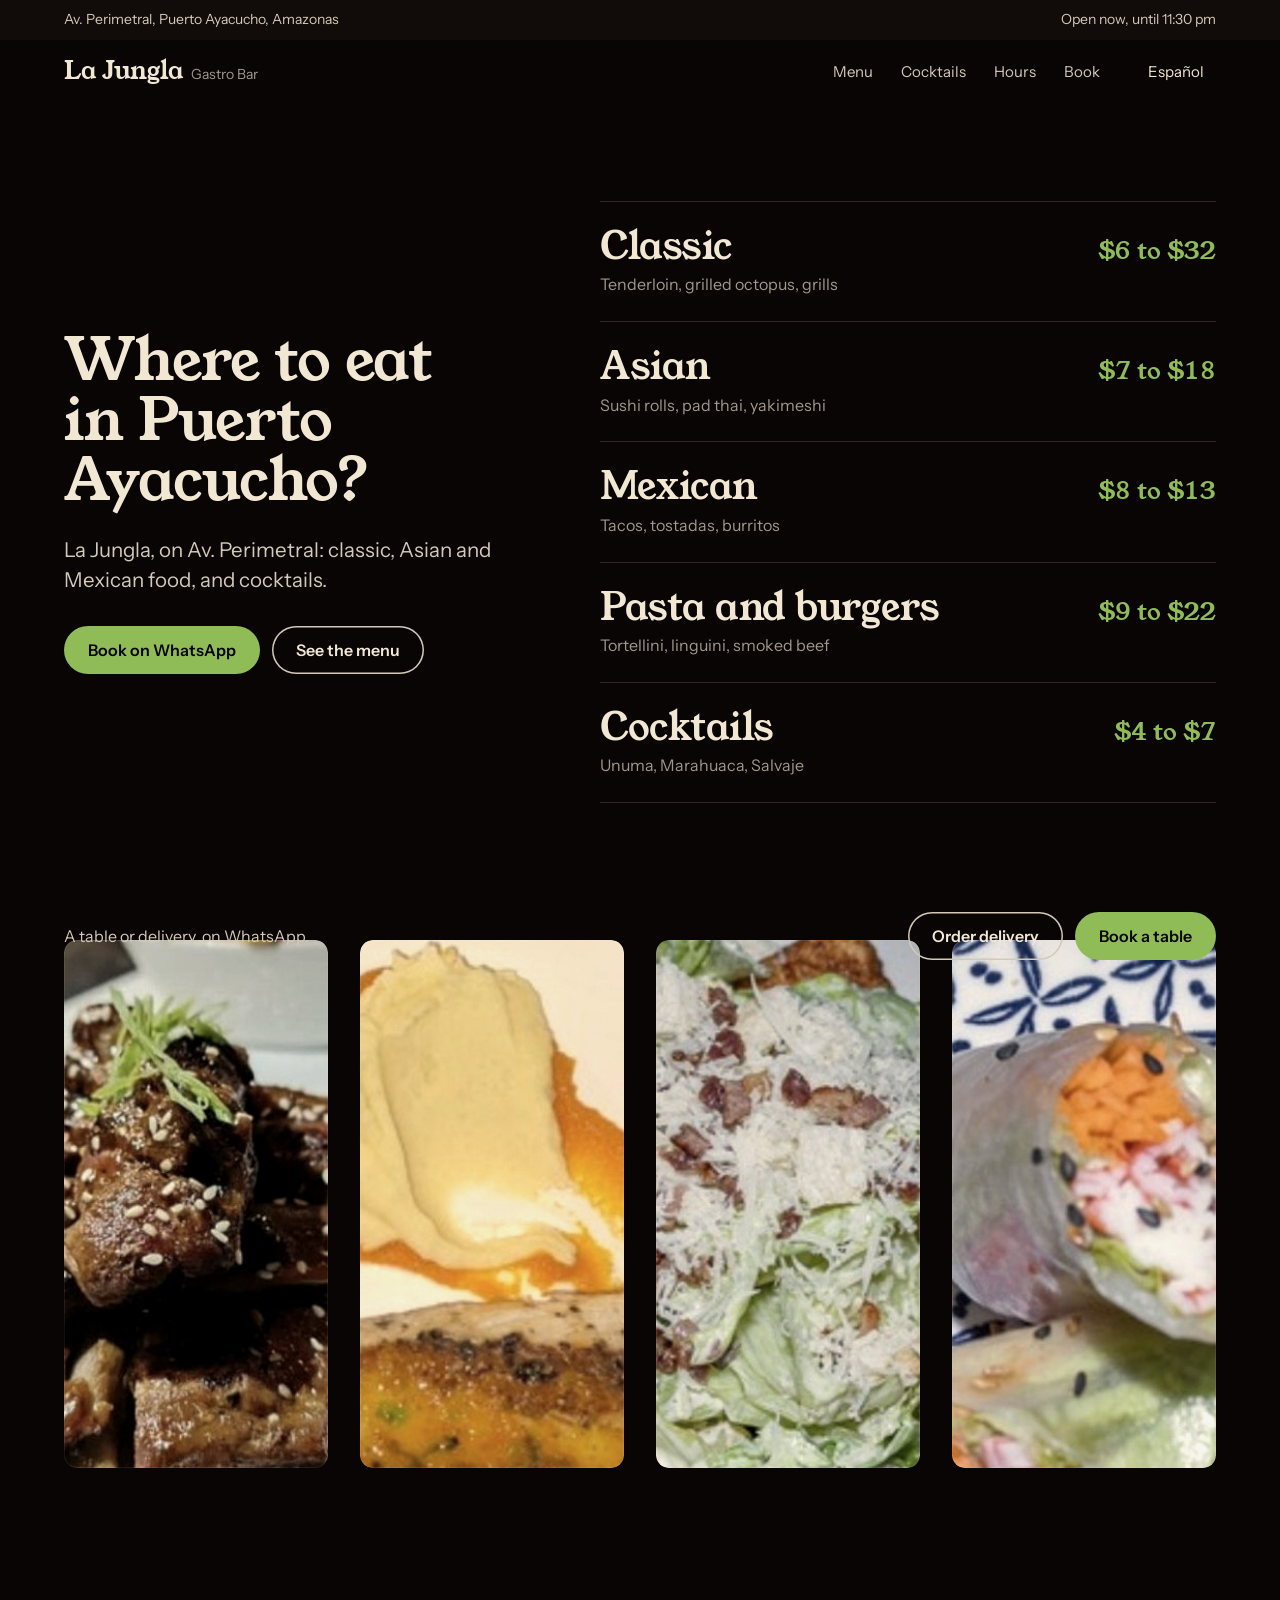
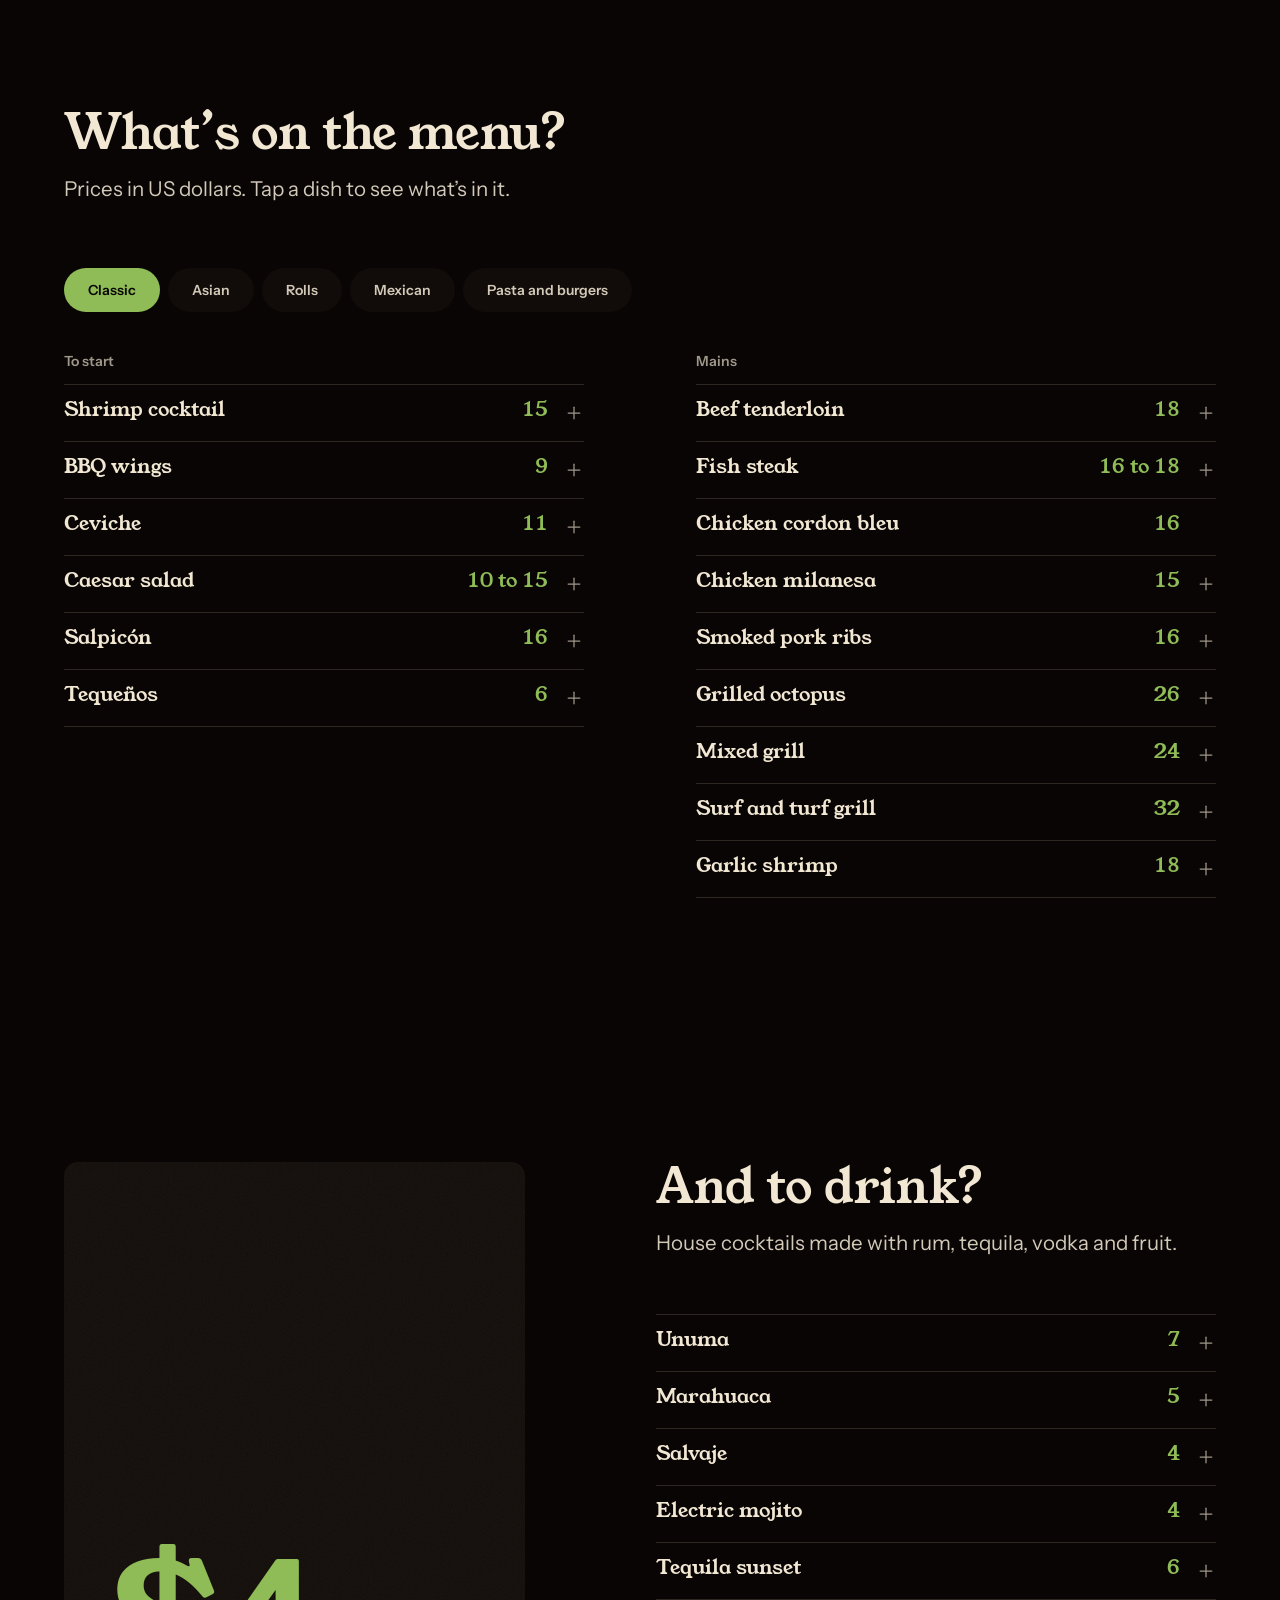
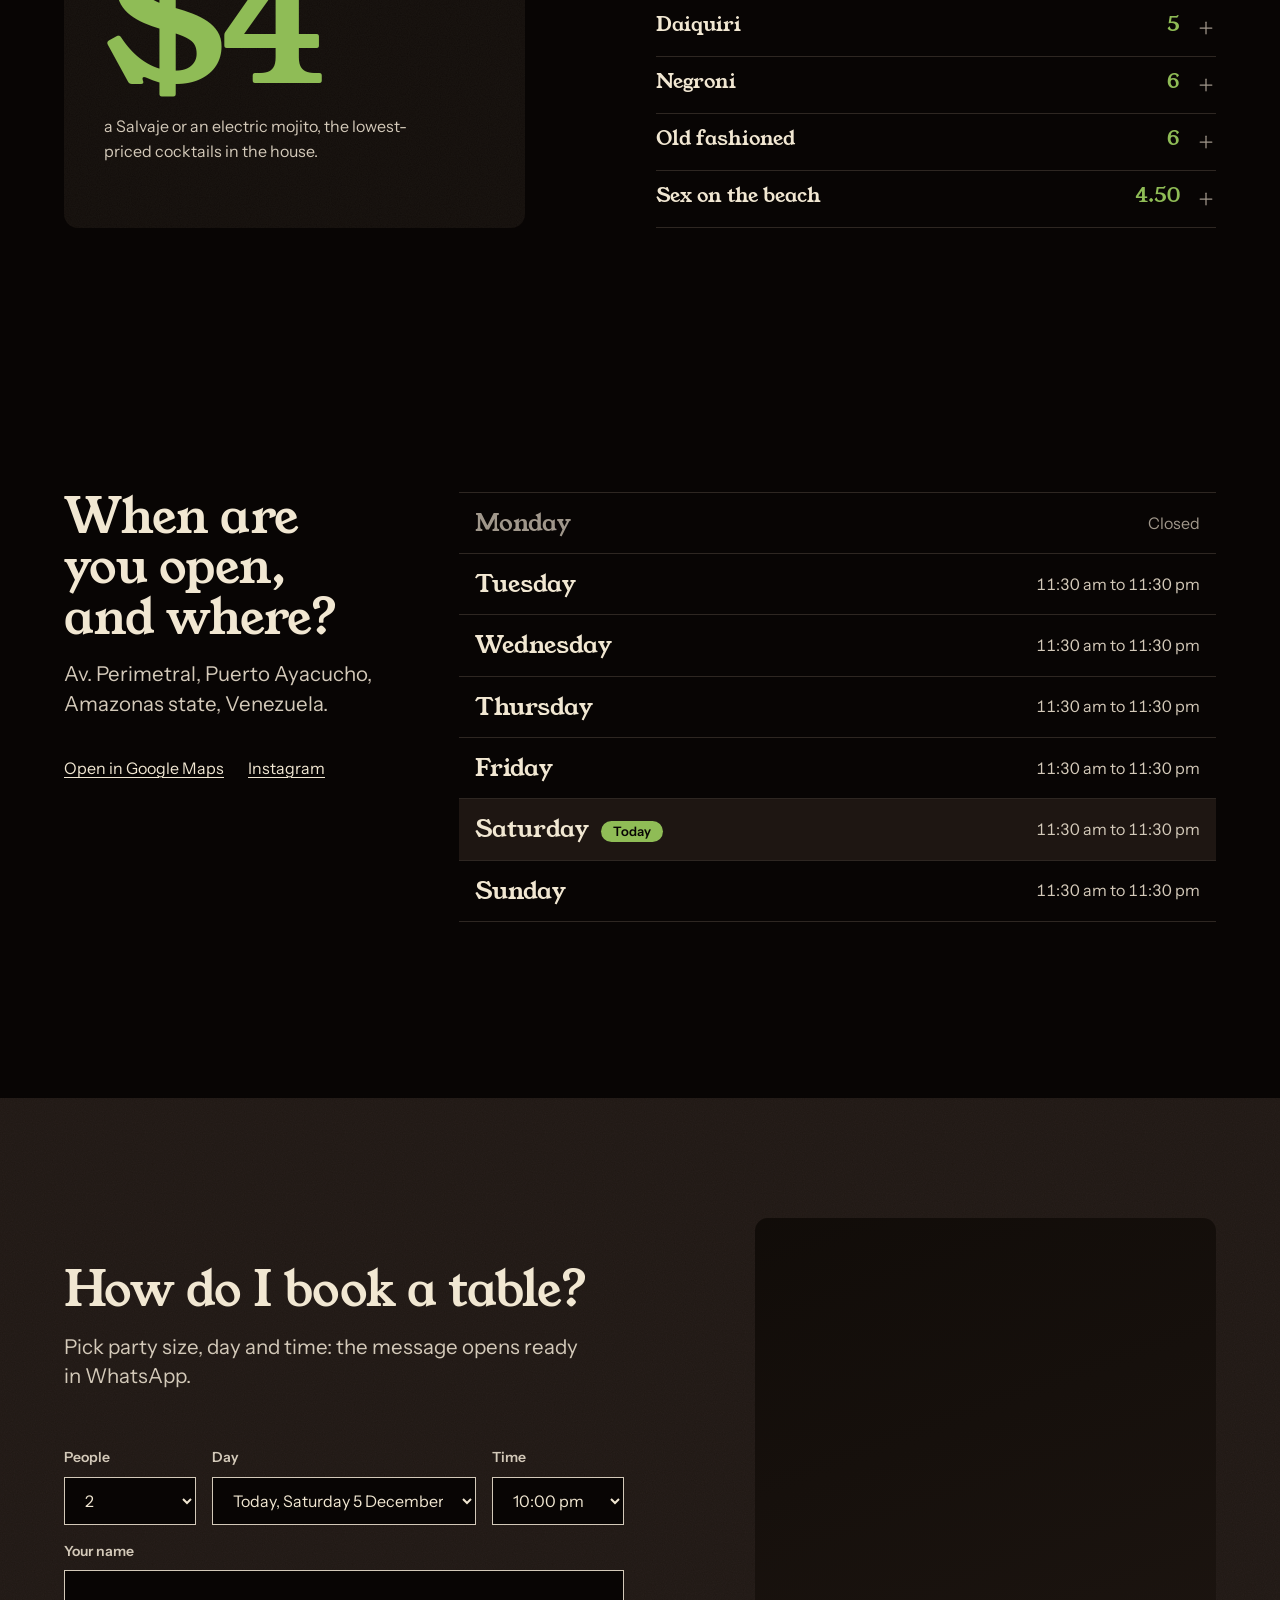
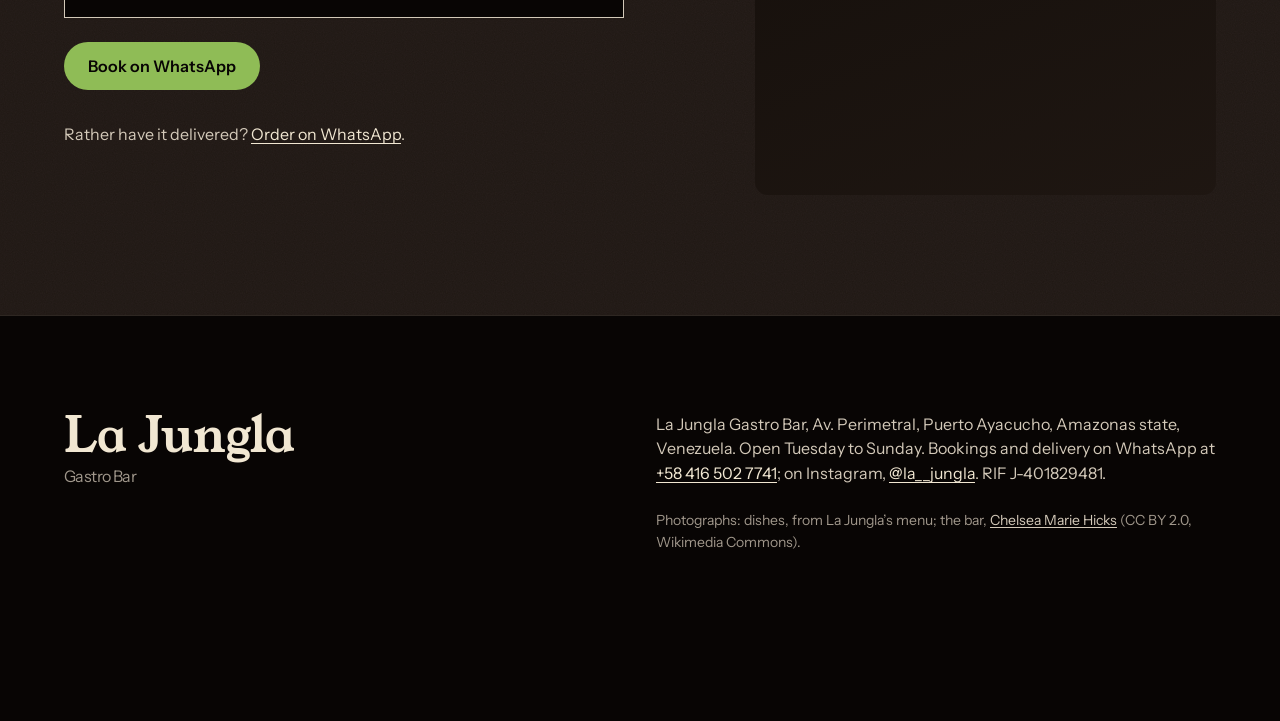
==== en/index.html @ d95e316b "Primera versión del sitio de La Jungla Gastro Bar Página en español e inglés generada desde data/car" ====
<!doctype html>
<html lang="en">
<head>
<meta charset="utf-8">
<meta name="viewport" content="width=device-width, initial-scale=1">
<title>La Jungla Gastro Bar, where to eat in Puerto Ayacucho</title>
<meta name="description" content="A gastro-bar on Av. Perimetral in Puerto Ayacucho, Amazonas, Venezuela: classic, Asian and Mexican food, sushi rolls and cocktails. Book or order delivery on WhatsApp.">
<link rel="canonical" href="https://aaaaaaaaantonio.github.io/jungla/en/">
<link rel="alternate" hreflang="es" href="https://aaaaaaaaantonio.github.io/jungla/">
<link rel="alternate" hreflang="en" href="https://aaaaaaaaantonio.github.io/jungla/en/">
<link rel="preconnect" href="https://fonts.googleapis.com">
<link rel="preconnect" href="https://fonts.gstatic.com" crossorigin>
<link href="https://fonts.googleapis.com/css2?family=Young+Serif&family=Instrument+Sans:wght@400;600&display=swap" rel="stylesheet">
<link rel="stylesheet" href="../assets/css/site.css">
<script>document.documentElement.classList.add('js');</script>
</head>
<body>
<a class="skip" href="#main">Skip to content</a>

<div class="banner">
  <div class="container banner__in">
    <p>Av. Perimetral, Puerto Ayacucho, Amazonas</p>
    <p role="status" data-today>Tuesday to Sunday, 11:30 am to 11:30 pm</p>
  </div>
</div>

<nav class="bar" aria-label="Main" data-bar>
  <div class="container bar__in">
    <a class="wordmark" href="./" aria-label="La Jungla Gastro Bar, home">La Jungla<span>Gastro Bar</span></a>
    <ul class="bar__links" role="list">
      <li><a href="#carta">Menu</a></li>
      <li><a href="#cocteles">Cocktails</a></li>
      <li><a href="#horario">Hours</a></li>
      <li><a href="#reservar">Book</a></li>
    </ul>
    <a class="bar__lang" href="../" hreflang="es" lang="es">Español</a>
  </div>
</nav>

<main id="main">
  <section class="hero" aria-labelledby="hero-h">
    <div class="container hero__grid">
      <div class="hero__text">
        <h1 id="hero-h">Where to eat in Puerto Ayacucho?</h1>
        <p class="lead">La Jungla, on Av. Perimetral: classic, Asian and Mexican food, and cocktails.</p>
        <div class="actions">
          <a class="btn btn--primary" href="https://wa.me/584165027741?text=Hi%2C%20I%E2%80%99d%20like%20to%20book%20a%20table%20at%20La%20Jungla." target="_blank" rel="noopener">Book on WhatsApp</a>
          <a class="btn btn--secondary" href="#carta">See the menu</a>
        </div>
      </div>
      <nav class="index" aria-label="The menu by kitchen">
        <ul role="list">
          <li><a href="#carta-clasica" data-tab="clasica"><span class="index__name">Classic</span><span class="index__dishes">Tenderloin, grilled octopus, grills</span><span class="index__price">$6 to $32</span></a></li>
          <li><a href="#carta-asiatica" data-tab="asiatica"><span class="index__name">Asian</span><span class="index__dishes">Sushi rolls, pad thai, yakimeshi</span><span class="index__price">$7 to $18</span></a></li>
          <li><a href="#carta-mexicana" data-tab="mexicana"><span class="index__name">Mexican</span><span class="index__dishes">Tacos, tostadas, burritos</span><span class="index__price">$8 to $13</span></a></li>
          <li><a href="#carta-pastas" data-tab="pastas"><span class="index__name">Pasta and burgers</span><span class="index__dishes">Tortellini, linguini, smoked beef</span><span class="index__price">$9 to $22</span></a></li>
          <li><a href="#cocteles" data-tab="cocteles"><span class="index__name">Cocktails</span><span class="index__dishes">Unuma, Marahuaca, Salvaje</span><span class="index__price">$4 to $7</span></a></li>
        </ul>
      </nav>
    </div>
  </section>

  <section class="platos" aria-label="Dishes at La Jungla">
    <div class="container platos__grid">
      <figure class="photo photo--plato" data-slot="plato-costillas" data-alt="A dish from the menu, the client’s photo: ribs"><img src="../assets/img/costillas.jpg" width="255" height="1192" alt="Glazed ribs with sesame and fries" loading="lazy"></figure>
      <figure class="photo photo--plato" data-slot="plato-pescado" data-alt="A dish from the menu, the client’s photo: fish"><img src="../assets/img/pescado.jpg" width="255" height="1192" alt="Pan-seared fish on an orange sauce, with mash" loading="lazy"></figure>
      <figure class="photo photo--plato" data-slot="plato-ensalada-cesar" data-alt="A dish from the menu, the client’s photo: Caesar salad"><img src="../assets/img/ensalada-cesar.jpg" width="255" height="1192" alt="Caesar salad with bacon and parmesan" loading="lazy"></figure>
      <figure class="photo photo--plato" data-slot="plato-rollitos" data-alt="A dish from the menu, the client’s photo: rolls"><img src="../assets/img/rollitos.jpg" width="255" height="1192" alt="Rice paper rolls with crab and vegetables" loading="lazy"></figure>
    </div>
  </section>

  <section class="carta" id="carta" aria-labelledby="carta-h">
    <div class="container">
      <div class="head">
        <h2 id="carta-h">What’s on the menu?</h2>
        <p class="lead">Prices in US dollars. Tap a dish to see what’s in it.</p>
      </div>
      <div class="switch" data-switch>
        <div class="tabs" role="tablist" aria-label="Kitchens">
          <button type="button" class="tab" role="tab" id="tab-clasica" aria-controls="carta-clasica" aria-selected="true">Classic</button>
          <button type="button" class="tab" role="tab" id="tab-asiatica" aria-controls="carta-asiatica" aria-selected="false" tabindex="-1">Asian</button>
          <button type="button" class="tab" role="tab" id="tab-rolls" aria-controls="carta-rolls" aria-selected="false" tabindex="-1">Rolls</button>
          <button type="button" class="tab" role="tab" id="tab-mexicana" aria-controls="carta-mexicana" aria-selected="false" tabindex="-1">Mexican</button>
          <button type="button" class="tab" role="tab" id="tab-pastas" aria-controls="carta-pastas" aria-selected="false" tabindex="-1">Pasta and burgers</button>
        </div>
        <section class="panel" role="tabpanel" id="carta-clasica" aria-labelledby="tab-clasica" tabindex="0">
          <h3 class="panel__title">Classic</h3>
          <div class="panel__cols">
          <div class="group">
            <h4 class="group__title">To start</h4>
            <ul class="dishes" role="list"><li><details class="dish"><summary><span class="dish__name">Shrimp cocktail</span><span class="dish__price">15</span><svg class="dish__icon" width="20" height="20" viewBox="0 0 24 24" fill="none" stroke="currentColor" stroke-width="1.5" stroke-linecap="round" stroke-linejoin="round" aria-hidden="true"><path d="M5 12h14"/><path d="M12 5v14"/></svg></summary><div class="dish__more"><p>With lime juice and cocktail sauce.</p></div></details></li><li><details class="dish"><summary><span class="dish__name">BBQ wings</span><span class="dish__price">9</span><svg class="dish__icon" width="20" height="20" viewBox="0 0 24 24" fill="none" stroke="currentColor" stroke-width="1.5" stroke-linecap="round" stroke-linejoin="round" aria-hidden="true"><path d="M5 12h14"/><path d="M12 5v14"/></svg></summary><div class="dish__more"><p>5 pieces, baked and glazed in BBQ sauce.</p></div></details></li><li><details class="dish"><summary><span class="dish__name">Ceviche</span><span class="dish__price">11</span><svg class="dish__icon" width="20" height="20" viewBox="0 0 24 24" fill="none" stroke="currentColor" stroke-width="1.5" stroke-linecap="round" stroke-linejoin="round" aria-hidden="true"><path d="M5 12h14"/><path d="M12 5v14"/></svg></summary><div class="dish__more"><p>Corvina, leche de tigre and crispy plantain.</p></div></details></li><li><details class="dish"><summary><span class="dish__name">Caesar salad</span><span class="dish__price">10 to 15</span><svg class="dish__icon" width="20" height="20" viewBox="0 0 24 24" fill="none" stroke="currentColor" stroke-width="1.5" stroke-linecap="round" stroke-linejoin="round" aria-hidden="true"><path d="M5 12h14"/><path d="M12 5v14"/></svg></summary><div class="dish__more"><p>Croutons, bacon and Caesar dressing with parmesan.</p><dl class="variants"><div><dt>Classic</dt><dd>10</dd></div><div><dt>With crispy chicken strips</dt><dd>12</dd></div><div><dt>With battered shrimp</dt><dd>15</dd></div></dl></div></details></li><li><details class="dish"><summary><span class="dish__name">Salpicón</span><span class="dish__price">16</span><svg class="dish__icon" width="20" height="20" viewBox="0 0 24 24" fill="none" stroke="currentColor" stroke-width="1.5" stroke-linecap="round" stroke-linejoin="round" aria-hidden="true"><path d="M5 12h14"/><path d="M12 5v14"/></svg></summary><div class="dish__more"><p>Mixed seafood with plantain chips.</p></div></details></li><li><details class="dish"><summary><span class="dish__name">Tequeños</span><span class="dish__price">6</span><svg class="dish__icon" width="20" height="20" viewBox="0 0 24 24" fill="none" stroke="currentColor" stroke-width="1.5" stroke-linecap="round" stroke-linejoin="round" aria-hidden="true"><path d="M5 12h14"/><path d="M12 5v14"/></svg></summary><div class="dish__more"><p>Venezuelan cheese sticks.</p></div></details></li></ul>
          </div>
          <div class="group">
            <h4 class="group__title">Mains</h4>
            <ul class="dishes" role="list"><li><details class="dish"><summary><span class="dish__name">Beef tenderloin</span><span class="dish__price">18</span><svg class="dish__icon" width="20" height="20" viewBox="0 0 24 24" fill="none" stroke="currentColor" stroke-width="1.5" stroke-linecap="round" stroke-linejoin="round" aria-hidden="true"><path d="M5 12h14"/><path d="M12 5v14"/></svg></summary><div class="dish__more"><p>200 g centre-cut beef tenderloin cooked to order, with port, mushroom or maître d’hôtel sauce.</p></div></details></li><li><details class="dish"><summary><span class="dish__name">Fish steak</span><span class="dish__price">16 to 18</span><svg class="dish__icon" width="20" height="20" viewBox="0 0 24 24" fill="none" stroke="currentColor" stroke-width="1.5" stroke-linecap="round" stroke-linejoin="round" aria-hidden="true"><path d="M5 12h14"/><path d="M12 5v14"/></svg></summary><div class="dish__more"><p>With meunière, garlic, green sauce or a lemon and caper vinaigrette.</p><dl class="variants"><div><dt>With a sauce of your choice</dt><dd>16</dd></div><div><dt>With shrimp curry or garlic shrimp</dt><dd>18</dd></div></dl></div></details></li><li><div class="dish dish--plain"><span class="dish__name">Chicken cordon bleu</span><span class="dish__price">16</span></div></li><li><details class="dish"><summary><span class="dish__name">Chicken milanesa</span><span class="dish__price">15</span><svg class="dish__icon" width="20" height="20" viewBox="0 0 24 24" fill="none" stroke="currentColor" stroke-width="1.5" stroke-linecap="round" stroke-linejoin="round" aria-hidden="true"><path d="M5 12h14"/><path d="M12 5v14"/></svg></summary><div class="dish__more"><p>Breaded chicken breast with Neapolitan sauce, gratinated.</p></div></details></li><li><details class="dish"><summary><span class="dish__name">Smoked pork ribs</span><span class="dish__price">16</span><svg class="dish__icon" width="20" height="20" viewBox="0 0 24 24" fill="none" stroke="currentColor" stroke-width="1.5" stroke-linecap="round" stroke-linejoin="round" aria-hidden="true"><path d="M5 12h14"/><path d="M12 5v14"/></svg></summary><div class="dish__more"><p>A rack of smoked ribs marinated in red sauce.</p></div></details></li><li><details class="dish"><summary><span class="dish__name">Grilled octopus</span><span class="dish__price">26</span><svg class="dish__icon" width="20" height="20" viewBox="0 0 24 24" fill="none" stroke="currentColor" stroke-width="1.5" stroke-linecap="round" stroke-linejoin="round" aria-hidden="true"><path d="M5 12h14"/><path d="M12 5v14"/></svg></summary><div class="dish__more"><p>Octopus grilled with balsamic.</p></div></details></li><li><details class="dish"><summary><span class="dish__name">Mixed grill</span><span class="dish__price">24</span><svg class="dish__icon" width="20" height="20" viewBox="0 0 24 24" fill="none" stroke="currentColor" stroke-width="1.5" stroke-linecap="round" stroke-linejoin="round" aria-hidden="true"><path d="M5 12h14"/><path d="M12 5v14"/></svg></summary><div class="dish__more"><p>Beef and chicken.</p></div></details></li><li><details class="dish"><summary><span class="dish__name">Surf and turf grill</span><span class="dish__price">32</span><svg class="dish__icon" width="20" height="20" viewBox="0 0 24 24" fill="none" stroke="currentColor" stroke-width="1.5" stroke-linecap="round" stroke-linejoin="round" aria-hidden="true"><path d="M5 12h14"/><path d="M12 5v14"/></svg></summary><div class="dish__more"><p>Beef, chicken and seafood.</p></div></details></li><li><details class="dish"><summary><span class="dish__name">Garlic shrimp</span><span class="dish__price">18</span><svg class="dish__icon" width="20" height="20" viewBox="0 0 24 24" fill="none" stroke="currentColor" stroke-width="1.5" stroke-linecap="round" stroke-linejoin="round" aria-hidden="true"><path d="M5 12h14"/><path d="M12 5v14"/></svg></summary><div class="dish__more"><p>With garlic and coriander.</p></div></details></li></ul>
          </div>
          </div>
        </section>
        <section class="panel" role="tabpanel" id="carta-asiatica" aria-labelledby="tab-asiatica" tabindex="0" data-start-hidden>
          <h3 class="panel__title">Asian</h3>
          <div class="panel__cols">
          <div class="group">
            <h4 class="group__title">To start</h4>
            <ul class="dishes" role="list"><li><details class="dish"><summary><span class="dish__name">Mini lumpia</span><span class="dish__price">7</span><svg class="dish__icon" width="20" height="20" viewBox="0 0 24 24" fill="none" stroke="currentColor" stroke-width="1.5" stroke-linecap="round" stroke-linejoin="round" aria-hidden="true"><path d="M5 12h14"/><path d="M12 5v14"/></svg></summary><div class="dish__more"><p>4 vegetable spring rolls with sweet and sour pepper sauce.</p></div></details></li><li><details class="dish"><summary><span class="dish__name">Salmon and crab korokke</span><span class="dish__price">9</span><svg class="dish__icon" width="20" height="20" viewBox="0 0 24 24" fill="none" stroke="currentColor" stroke-width="1.5" stroke-linecap="round" stroke-linejoin="round" aria-hidden="true"><path d="M5 12h14"/><path d="M12 5v14"/></svg></summary><div class="dish__more"><p>4 salmon and crab croquettes with tartare and eel sauce.</p></div></details></li><li><details class="dish"><summary><span class="dish__name">Gyoza</span><span class="dish__price dish__price--ask">Ask</span><svg class="dish__icon" width="20" height="20" viewBox="0 0 24 24" fill="none" stroke="currentColor" stroke-width="1.5" stroke-linecap="round" stroke-linejoin="round" aria-hidden="true"><path d="M5 12h14"/><path d="M12 5v14"/></svg></summary><div class="dish__more"><p>4 fried or steamed pork dumplings with dots of mustard.</p></div></details></li><li><details class="dish"><summary><span class="dish__name">Coquitos</span><span class="dish__price">11</span><svg class="dish__icon" width="20" height="20" viewBox="0 0 24 24" fill="none" stroke="currentColor" stroke-width="1.5" stroke-linecap="round" stroke-linejoin="round" aria-hidden="true"><path d="M5 12h14"/><path d="M12 5v14"/></svg></summary><div class="dish__more"><p>Salmon filled with cream cheese and avocado, in curry and eel sauce.</p></div></details></li><li><details class="dish"><summary><span class="dish__name">Inari kushikatsu</span><span class="dish__price">8</span><svg class="dish__icon" width="20" height="20" viewBox="0 0 24 24" fill="none" stroke="currentColor" stroke-width="1.5" stroke-linecap="round" stroke-linejoin="round" aria-hidden="true"><path d="M5 12h14"/><path d="M12 5v14"/></svg></summary><div class="dish__more"><p>Breaded plantain and cheese skewers with curry and eel sauce.</p></div></details></li><li><details class="dish"><summary><span class="dish__name">Surimi salad</span><span class="dish__price">12</span><svg class="dish__icon" width="20" height="20" viewBox="0 0 24 24" fill="none" stroke="currentColor" stroke-width="1.5" stroke-linecap="round" stroke-linejoin="round" aria-hidden="true"><path d="M5 12h14"/><path d="M12 5v14"/></svg></summary><div class="dish__more"><p>Seaweed and masago, crab and avocado, topped with breaded prawns.</p></div></details></li><li><details class="dish"><summary><span class="dish__name">Traditional nigiri</span><span class="dish__price">8</span><svg class="dish__icon" width="20" height="20" viewBox="0 0 24 24" fill="none" stroke="currentColor" stroke-width="1.5" stroke-linecap="round" stroke-linejoin="round" aria-hidden="true"><path d="M5 12h14"/><path d="M12 5v14"/></svg></summary><div class="dish__more"><p>Fresh cuts of salmon, tuna and crab.</p></div></details></li></ul>
          </div>
          <div class="group">
            <h4 class="group__title">Mains</h4>
            <ul class="dishes" role="list"><li><details class="dish"><summary><span class="dish__name">Chao fan</span><span class="dish__price">12</span><svg class="dish__icon" width="20" height="20" viewBox="0 0 24 24" fill="none" stroke="currentColor" stroke-width="1.5" stroke-linecap="round" stroke-linejoin="round" aria-hidden="true"><path d="M5 12h14"/><path d="M12 5v14"/></svg></summary><div class="dish__more"><p>Fried rice with vegetables, egg and beef or chicken, traditional with soy sauce or Cantonese.</p></div></details></li><li><details class="dish"><summary><span class="dish__name">Yakimeshi</span><span class="dish__price">17</span><svg class="dish__icon" width="20" height="20" viewBox="0 0 24 24" fill="none" stroke="currentColor" stroke-width="1.5" stroke-linecap="round" stroke-linejoin="round" aria-hidden="true"><path d="M5 12h14"/><path d="M12 5v14"/></svg></summary><div class="dish__more"><p>Japanese-style fried rice with shrimp and vegetables, egg and katsuobushi.</p></div></details></li><li><details class="dish"><summary><span class="dish__name">Pad thai</span><span class="dish__price">14</span><svg class="dish__icon" width="20" height="20" viewBox="0 0 24 24" fill="none" stroke="currentColor" stroke-width="1.5" stroke-linecap="round" stroke-linejoin="round" aria-hidden="true"><path d="M5 12h14"/><path d="M12 5v14"/></svg></summary><div class="dish__more"><p>Egg noodles with shrimp, cashews, bean sprouts and a sweet citrus Thai sauce.</p></div></details></li><li><details class="dish"><summary><span class="dish__name">Ihaithai</span><span class="dish__price">13</span><svg class="dish__icon" width="20" height="20" viewBox="0 0 24 24" fill="none" stroke="currentColor" stroke-width="1.5" stroke-linecap="round" stroke-linejoin="round" aria-hidden="true"><path d="M5 12h14"/><path d="M12 5v14"/></svg></summary><div class="dish__more"><p>Stir-fried noodles with vegetables and beef in oyster sauce, on Thai-style coconut cream and cheese.</p></div></details></li><li><details class="dish"><summary><span class="dish__name">Lo mein kao</span><span class="dish__price">12</span><svg class="dish__icon" width="20" height="20" viewBox="0 0 24 24" fill="none" stroke="currentColor" stroke-width="1.5" stroke-linecap="round" stroke-linejoin="round" aria-hidden="true"><path d="M5 12h14"/><path d="M12 5v14"/></svg></summary><div class="dish__more"><p>Wheat or rice noodles stir-fried with vegetables, oyster sauce and chicken.</p></div></details></li><li><details class="dish"><summary><span class="dish__name">Miso soup</span><span class="dish__price">10</span><svg class="dish__icon" width="20" height="20" viewBox="0 0 24 24" fill="none" stroke="currentColor" stroke-width="1.5" stroke-linecap="round" stroke-linejoin="round" aria-hidden="true"><path d="M5 12h14"/><path d="M12 5v14"/></svg></summary><div class="dish__more"><p>Miso broth with shrimp, spring onion, pickled egg and katsuobushi.</p></div></details></li></ul>
          </div>
          </div>
        </section>
        <section class="panel panel--one" role="tabpanel" id="carta-rolls" aria-labelledby="tab-rolls" tabindex="0" data-start-hidden>
          <h3 class="panel__title">Rolls</h3>
          <div class="panel__cols">
          <div class="group">
            <h4 class="group__title">Cold rolls</h4>
            <ul class="dishes" role="list"><li><details class="dish"><summary><span class="dish__name">Rainbow</span><span class="dish__price">12</span><svg class="dish__icon" width="20" height="20" viewBox="0 0 24 24" fill="none" stroke="currentColor" stroke-width="1.5" stroke-linecap="round" stroke-linejoin="round" aria-hidden="true"><path d="M5 12h14"/><path d="M12 5v14"/></svg></summary><div class="dish__more"><p>Kani, cucumber and avocado, covered in masago and sesame, with wakame and a fish topping.</p></div></details></li><li><details class="dish"><summary><span class="dish__name">Friend</span><span class="dish__price">12</span><svg class="dish__icon" width="20" height="20" viewBox="0 0 24 24" fill="none" stroke="currentColor" stroke-width="1.5" stroke-linecap="round" stroke-linejoin="round" aria-hidden="true"><path d="M5 12h14"/><path d="M12 5v14"/></svg></summary><div class="dish__more"><p>Breaded prawns, cream cheese and spring onion, covered in avocado, eel sauce and spicy mayo.</p></div></details></li><li><details class="dish"><summary><span class="dish__name">VIP</span><span class="dish__price">10</span><svg class="dish__icon" width="20" height="20" viewBox="0 0 24 24" fill="none" stroke="currentColor" stroke-width="1.5" stroke-linecap="round" stroke-linejoin="round" aria-hidden="true"><path d="M5 12h14"/><path d="M12 5v14"/></svg></summary><div class="dish__more"><p>Crab, cucumber, avocado and carrot, topped with salmon gratinated in miso-mirin.</p></div></details></li><li><details class="dish"><summary><span class="dish__name">Cero punto luxe</span><span class="dish__price">12</span><svg class="dish__icon" width="20" height="20" viewBox="0 0 24 24" fill="none" stroke="currentColor" stroke-width="1.5" stroke-linecap="round" stroke-linejoin="round" aria-hidden="true"><path d="M5 12h14"/><path d="M12 5v14"/></svg></summary><div class="dish__more"><p>No rice: fresh fish, surimi and seaweed salad.</p></div></details></li><li><details class="dish"><summary><span class="dish__name">Spice sake</span><span class="dish__price">18</span><svg class="dish__icon" width="20" height="20" viewBox="0 0 24 24" fill="none" stroke="currentColor" stroke-width="1.5" stroke-linecap="round" stroke-linejoin="round" aria-hidden="true"><path d="M5 12h14"/><path d="M12 5v14"/></svg></summary><div class="dish__more"><p>Filled with salmon tartare, topped with salmon and salmon tartare.</p></div></details></li><li><details class="dish"><summary><span class="dish__name">Scorpion</span><span class="dish__price">13</span><svg class="dish__icon" width="20" height="20" viewBox="0 0 24 24" fill="none" stroke="currentColor" stroke-width="1.5" stroke-linecap="round" stroke-linejoin="round" aria-hidden="true"><path d="M5 12h14"/><path d="M12 5v14"/></svg></summary><div class="dish__more"><p>Crab and avocado, topped with poached shrimp and masago.</p></div></details></li><li><details class="dish"><summary><span class="dish__name">Banana</span><span class="dish__price">15</span><svg class="dish__icon" width="20" height="20" viewBox="0 0 24 24" fill="none" stroke="currentColor" stroke-width="1.5" stroke-linecap="round" stroke-linejoin="round" aria-hidden="true"><path d="M5 12h14"/><path d="M12 5v14"/></svg></summary><div class="dish__more"><p>Breaded shrimp and crab, spring onion and cream cheese, wrapped in plantain with dynamite salad, in fuji sauce.</p></div></details></li></ul>
          </div>
          </div>
        </section>
        <section class="panel" role="tabpanel" id="carta-mexicana" aria-labelledby="tab-mexicana" tabindex="0" data-start-hidden>
          <h3 class="panel__title">Mexican</h3>
          <div class="panel__cols">
          <div class="group">
            <h4 class="group__title">To start</h4>
            <ul class="dishes" role="list"><li><details class="dish"><summary><span class="dish__name">Nachos</span><span class="dish__price">8 to 11</span><svg class="dish__icon" width="20" height="20" viewBox="0 0 24 24" fill="none" stroke="currentColor" stroke-width="1.5" stroke-linecap="round" stroke-linejoin="round" aria-hidden="true"><path d="M5 12h14"/><path d="M12 5v14"/></svg></summary><div class="dish__more"><p>Fried corn tortilla chips with cheddar and chopped bacon.</p><dl class="variants"><div><dt>Classic</dt><dd>8</dd></div><div><dt>With beef or chicken</dt><dd>11</dd></div></dl></div></details></li></ul>
          </div>
          <div class="group">
            <h4 class="group__title">Mains</h4>
            <ul class="dishes" role="list"><li><details class="dish"><summary><span class="dish__name">Tacos</span><span class="dish__price">12 to 13</span><svg class="dish__icon" width="20" height="20" viewBox="0 0 24 24" fill="none" stroke="currentColor" stroke-width="1.5" stroke-linecap="round" stroke-linejoin="round" aria-hidden="true"><path d="M5 12h14"/><path d="M12 5v14"/></svg></summary><div class="dish__more"><p>Corn tortilla, lettuce, white cheese, guacamole, refried beans and sour cream.</p><dl class="variants"><div><dt>Beef</dt><dd>12</dd></div><div><dt>Chicken</dt><dd>12</dd></div><div><dt>Pork belly, with corn</dt><dd>13</dd></div></dl></div></details></li><li><details class="dish"><summary><span class="dish__name">Tostadas</span><span class="dish__price">11 to 13</span><svg class="dish__icon" width="20" height="20" viewBox="0 0 24 24" fill="none" stroke="currentColor" stroke-width="1.5" stroke-linecap="round" stroke-linejoin="round" aria-hidden="true"><path d="M5 12h14"/><path d="M12 5v14"/></svg></summary><div class="dish__more"><p>Corn tortilla, lettuce, white cheese, guacamole, refried beans and sour cream.</p><dl class="variants"><div><dt>Beef</dt><dd>11</dd></div><div><dt>Chicken</dt><dd>11</dd></div><div><dt>Pork belly, with corn</dt><dd>13</dd></div></dl></div></details></li><li><details class="dish"><summary><span class="dish__name">Traditional burrito</span><span class="dish__price">11</span><svg class="dish__icon" width="20" height="20" viewBox="0 0 24 24" fill="none" stroke="currentColor" stroke-width="1.5" stroke-linecap="round" stroke-linejoin="round" aria-hidden="true"><path d="M5 12h14"/><path d="M12 5v14"/></svg></summary><div class="dish__more"><p>Flour tortilla, beef, mozzarella, refried beans, lettuce, pico de gallo, guacamole, corn and sour cream.</p></div></details></li><li><details class="dish"><summary><span class="dish__name">Bacon and Swiss cheese burrito</span><span class="dish__price">12</span><svg class="dish__icon" width="20" height="20" viewBox="0 0 24 24" fill="none" stroke="currentColor" stroke-width="1.5" stroke-linecap="round" stroke-linejoin="round" aria-hidden="true"><path d="M5 12h14"/><path d="M12 5v14"/></svg></summary><div class="dish__more"><p>Corn tortilla with beef, Swiss cheese, lettuce and guacamole, wrapped in bacon.</p></div></details></li></ul>
          </div>
          </div>
        </section>
        <section class="panel" role="tabpanel" id="carta-pastas" aria-labelledby="tab-pastas" tabindex="0" data-start-hidden>
          <h3 class="panel__title">Pasta and burgers</h3>
          <div class="panel__cols">
          <div class="group">
            <h4 class="group__title">Pasta</h4>
            <ul class="dishes" role="list"><li><details class="dish"><summary><span class="dish__name">Tortellini</span><span class="dish__price">12</span><svg class="dish__icon" width="20" height="20" viewBox="0 0 24 24" fill="none" stroke="currentColor" stroke-width="1.5" stroke-linecap="round" stroke-linejoin="round" aria-hidden="true"><path d="M5 12h14"/><path d="M12 5v14"/></svg></summary><div class="dish__more"><p>House pasta filled with ricotta and spinach, in the sauce you choose.</p></div></details></li><li><details class="dish"><summary><span class="dish__name">Ravioli</span><span class="dish__price">12</span><svg class="dish__icon" width="20" height="20" viewBox="0 0 24 24" fill="none" stroke="currentColor" stroke-width="1.5" stroke-linecap="round" stroke-linejoin="round" aria-hidden="true"><path d="M5 12h14"/><path d="M12 5v14"/></svg></summary><div class="dish__more"><p>House pasta filled with lamb, in the sauce you choose.</p></div></details></li><li><details class="dish"><summary><span class="dish__name">Linguini</span><span class="dish__price">12 to 22</span><svg class="dish__icon" width="20" height="20" viewBox="0 0 24 24" fill="none" stroke="currentColor" stroke-width="1.5" stroke-linecap="round" stroke-linejoin="round" aria-hidden="true"><path d="M5 12h14"/><path d="M12 5v14"/></svg></summary><div class="dish__more"><dl class="variants"><div><dt>With the sauce you choose</dt><dd>12</dd></div><div><dt>Vegetable Alfredo</dt><dd>14</dd></div><div><dt>Beef Alfredo</dt><dd>14</dd></div><div><dt>Shrimp Alfredo</dt><dd>18</dd></div><div><dt>Marinara seafood</dt><dd>22</dd></div></dl></div></details></li></ul>
            <p class="group__note">Sauces: amatriciana, puttanesca, carbonara or pesto.</p>
          </div>
          <div class="group">
            <h4 class="group__title">Burgers, with fries</h4>
            <ul class="dishes" role="list"><li><details class="dish"><summary><span class="dish__name">Smoked beef + grill</span><span class="dish__price">11</span><svg class="dish__icon" width="20" height="20" viewBox="0 0 24 24" fill="none" stroke="currentColor" stroke-width="1.5" stroke-linecap="round" stroke-linejoin="round" aria-hidden="true"><path d="M5 12h14"/><path d="M12 5v14"/></svg></summary><div class="dish__more"><p>200 g beef patty, lettuce, tomato, cheddar and bacon.</p></div></details></li><li><details class="dish"><summary><span class="dish__name">Crispy chicken</span><span class="dish__price">11</span><svg class="dish__icon" width="20" height="20" viewBox="0 0 24 24" fill="none" stroke="currentColor" stroke-width="1.5" stroke-linecap="round" stroke-linejoin="round" aria-hidden="true"><path d="M5 12h14"/><path d="M12 5v14"/></svg></summary><div class="dish__more"><p>Chicken breast, double cheddar and chopped bacon.</p></div></details></li><li><details class="dish"><summary><span class="dish__name">Caesar</span><span class="dish__price">12</span><svg class="dish__icon" width="20" height="20" viewBox="0 0 24 24" fill="none" stroke="currentColor" stroke-width="1.5" stroke-linecap="round" stroke-linejoin="round" aria-hidden="true"><path d="M5 12h14"/><path d="M12 5v14"/></svg></summary><div class="dish__more"><p>Chicken breast, cheddar, double bacon and Caesar dressing.</p></div></details></li><li><details class="dish"><summary><span class="dish__name">Nuggets or tenders, for kids</span><span class="dish__price">9</span><svg class="dish__icon" width="20" height="20" viewBox="0 0 24 24" fill="none" stroke="currentColor" stroke-width="1.5" stroke-linecap="round" stroke-linejoin="round" aria-hidden="true"><path d="M5 12h14"/><path d="M12 5v14"/></svg></summary><div class="dish__more"><p>With fries and ketchup.</p></div></details></li></ul>
          </div>
          </div>
        </section>
      </div>
    </div>
  </section>

  <section class="tragos" id="cocteles" aria-labelledby="tragos-h">
    <div class="container tragos__grid">
      <div class="tragos__fig well grained">
        <p class="figure">$4</p>
        <p class="figure__label">a Salvaje or an electric mojito, the lowest-priced cocktails in the house.</p>
      </div>
      <div class="tragos__list">
        <h2 id="tragos-h">And to drink?</h2>
        <p class="lead">House cocktails made with rum, tequila, vodka and fruit.</p>
        <ul class="dishes" role="list"><li><details class="dish"><summary><span class="dish__name">Unuma</span><span class="dish__price">7</span><svg class="dish__icon" width="20" height="20" viewBox="0 0 24 24" fill="none" stroke="currentColor" stroke-width="1.5" stroke-linecap="round" stroke-linejoin="round" aria-hidden="true"><path d="M5 12h14"/><path d="M12 5v14"/></svg></summary><div class="dish__more"><p>Colada, coconut liqueur, white rum, pineapple and condensed milk.</p></div></details></li><li><details class="dish"><summary><span class="dish__name">Marahuaca</span><span class="dish__price">5</span><svg class="dish__icon" width="20" height="20" viewBox="0 0 24 24" fill="none" stroke="currentColor" stroke-width="1.5" stroke-linecap="round" stroke-linejoin="round" aria-hidden="true"><path d="M5 12h14"/><path d="M12 5v14"/></svg></summary><div class="dish__more"><p>Sangria, chinotto, lime and orange.</p></div></details></li><li><details class="dish"><summary><span class="dish__name">Salvaje</span><span class="dish__price">4</span><svg class="dish__icon" width="20" height="20" viewBox="0 0 24 24" fill="none" stroke="currentColor" stroke-width="1.5" stroke-linecap="round" stroke-linejoin="round" aria-hidden="true"><path d="M5 12h14"/><path d="M12 5v14"/></svg></summary><div class="dish__more"><p>Gold rum, lime, ginger and sugar.</p></div></details></li><li><details class="dish"><summary><span class="dish__name">Electric mojito</span><span class="dish__price">4</span><svg class="dish__icon" width="20" height="20" viewBox="0 0 24 24" fill="none" stroke="currentColor" stroke-width="1.5" stroke-linecap="round" stroke-linejoin="round" aria-hidden="true"><path d="M5 12h14"/><path d="M12 5v14"/></svg></summary><div class="dish__more"><p>White rum and curaçao.</p></div></details></li><li><details class="dish"><summary><span class="dish__name">Tequila sunset</span><span class="dish__price">6</span><svg class="dish__icon" width="20" height="20" viewBox="0 0 24 24" fill="none" stroke="currentColor" stroke-width="1.5" stroke-linecap="round" stroke-linejoin="round" aria-hidden="true"><path d="M5 12h14"/><path d="M12 5v14"/></svg></summary><div class="dish__more"><p>Tequila, grenadine and orange juice.</p></div></details></li><li><details class="dish"><summary><span class="dish__name">Daiquiri</span><span class="dish__price">5</span><svg class="dish__icon" width="20" height="20" viewBox="0 0 24 24" fill="none" stroke="currentColor" stroke-width="1.5" stroke-linecap="round" stroke-linejoin="round" aria-hidden="true"><path d="M5 12h14"/><path d="M12 5v14"/></svg></summary><div class="dish__more"><p>White rum, curaçao and strawberries.</p></div></details></li><li><details class="dish"><summary><span class="dish__name">Negroni</span><span class="dish__price">6</span><svg class="dish__icon" width="20" height="20" viewBox="0 0 24 24" fill="none" stroke="currentColor" stroke-width="1.5" stroke-linecap="round" stroke-linejoin="round" aria-hidden="true"><path d="M5 12h14"/><path d="M12 5v14"/></svg></summary><div class="dish__more"><p>A wine base, gin and Campari.</p></div></details></li><li><details class="dish"><summary><span class="dish__name">Old fashioned</span><span class="dish__price">6</span><svg class="dish__icon" width="20" height="20" viewBox="0 0 24 24" fill="none" stroke="currentColor" stroke-width="1.5" stroke-linecap="round" stroke-linejoin="round" aria-hidden="true"><path d="M5 12h14"/><path d="M12 5v14"/></svg></summary><div class="dish__more"><p>Whiskey and aged rum.</p></div></details></li><li><details class="dish"><summary><span class="dish__name">Sex on the beach</span><span class="dish__price">4.50</span><svg class="dish__icon" width="20" height="20" viewBox="0 0 24 24" fill="none" stroke="currentColor" stroke-width="1.5" stroke-linecap="round" stroke-linejoin="round" aria-hidden="true"><path d="M5 12h14"/><path d="M12 5v14"/></svg></summary><div class="dish__more"><p>Vodka, coconut liqueur, orange or pineapple juice and cranberry juice.</p></div></details></li></ul>
      </div>
    </div>
  </section>

  <section class="horario" id="horario" aria-labelledby="horario-h">
    <div class="container horario__grid">
      <div class="horario__head">
        <h2 id="horario-h">When are you open, and where?</h2>
        <p class="lead">Av. Perimetral, Puerto Ayacucho, Amazonas state, Venezuela.</p>
        <p class="links"><a href="https://maps.app.goo.gl/dBsyvLY2KjqjJxrk9" target="_blank" rel="noopener">Open in Google Maps</a><a href="https://www.instagram.com/la__jungla/" target="_blank" rel="noopener">Instagram</a></p>
      </div>
      <table class="week">
        <caption class="visually-hidden">Opening hours</caption>
        <tbody>
          <tr data-day="1" class="is-closed"><th scope="row">Monday</th><td>Closed</td></tr>
          <tr data-day="2"><th scope="row">Tuesday</th><td>11:30 am to 11:30 pm</td></tr>
          <tr data-day="3"><th scope="row">Wednesday</th><td>11:30 am to 11:30 pm</td></tr>
          <tr data-day="4"><th scope="row">Thursday</th><td>11:30 am to 11:30 pm</td></tr>
          <tr data-day="5"><th scope="row">Friday</th><td>11:30 am to 11:30 pm</td></tr>
          <tr data-day="6"><th scope="row">Saturday</th><td>11:30 am to 11:30 pm</td></tr>
          <tr data-day="0"><th scope="row">Sunday</th><td>11:30 am to 11:30 pm</td></tr>
        </tbody>
      </table>
    </div>
  </section>

  <section class="reservar grained" id="reservar" aria-labelledby="reservar-h">
    <div class="container reservar__grid">
      <div class="reservar__text">
        <h2 id="reservar-h">How do I book a table?</h2>
        <p class="lead">Pick party size, day and time: the message opens ready in WhatsApp.</p>
        <form class="booking" action="https://wa.me/584165027741" method="get" target="_blank" data-booking>
          <input type="hidden" name="text" value="Hi, I’d like to book a table at La Jungla.">
          <div class="fields">
            <div class="field"><label for="b-personas">People</label><select id="b-personas" data-k="personas"><option value="1">1</option><option value="2" selected>2</option><option value="3">3</option><option value="4">4</option><option value="5">5</option><option value="6">6</option><option value="7">7</option><option value="8">8</option><option value="9">9</option><option value="10">10</option><option value="10+">More than 10</option></select></div>
            <div class="field field--day"><label for="b-dia">Day</label><select id="b-dia" data-k="dia"><option>Tuesday</option><option>Wednesday</option><option>Thursday</option><option>Friday</option><option>Saturday</option><option>Sunday</option></select></div>
            <div class="field"><label for="b-hora">Time</label><select id="b-hora" data-k="hora"><option value="11:30">11:30 am</option><option value="12:00">12:00 pm</option><option value="12:30">12:30 pm</option><option value="13:00">1:00 pm</option><option value="13:30">1:30 pm</option><option value="14:00">2:00 pm</option><option value="14:30">2:30 pm</option><option value="15:00">3:00 pm</option><option value="15:30">3:30 pm</option><option value="16:00">4:00 pm</option><option value="16:30">4:30 pm</option><option value="17:00">5:00 pm</option><option value="17:30">5:30 pm</option><option value="18:00">6:00 pm</option><option value="18:30">6:30 pm</option><option value="19:00">7:00 pm</option><option value="19:30">7:30 pm</option><option value="20:00" selected>8:00 pm</option><option value="20:30">8:30 pm</option><option value="21:00">9:00 pm</option><option value="21:30">9:30 pm</option><option value="22:00">10:00 pm</option><option value="22:30">10:30 pm</option></select></div>
            <div class="field field--name"><label for="b-nombre">Your name</label><input id="b-nombre" type="text" autocomplete="name" data-k="nombre"></div>
          </div>
          <button class="btn btn--primary" type="submit">Book on WhatsApp</button>
        </form>
        <p class="delivery">Rather have it delivered? <a href="https://wa.me/584165027741?text=Hi%2C%20I%E2%80%99d%20like%20to%20order%20delivery%20from%20La%20Jungla." target="_blank" rel="noopener">Order on WhatsApp</a>.</p>
      </div>
      <figure class="photo photo--cierre" data-slot="cierre" data-alt="La Jungla’s bar at night, the bottles lit"><img src="https://upload.wikimedia.org/wikipedia/commons/thumb/5/51/Cure_cocktail_bar_New_Orleans_2011.jpg/1280px-Cure_cocktail_bar_New_Orleans_2011.jpg" srcset="https://upload.wikimedia.org/wikipedia/commons/thumb/5/51/Cure_cocktail_bar_New_Orleans_2011.jpg/960px-Cure_cocktail_bar_New_Orleans_2011.jpg 960w, https://upload.wikimedia.org/wikipedia/commons/thumb/5/51/Cure_cocktail_bar_New_Orleans_2011.jpg/1280px-Cure_cocktail_bar_New_Orleans_2011.jpg 1280w, https://upload.wikimedia.org/wikipedia/commons/thumb/5/51/Cure_cocktail_bar_New_Orleans_2011.jpg/1920px-Cure_cocktail_bar_New_Orleans_2011.jpg 1920w" sizes="(min-width: 60rem) 45vw, 100vw" width="4752" height="3168" alt="A dim cocktail bar with lit shelves of bottles" style="object-position: 30% 50%" loading="lazy"></figure>
    </div>
  </section>
</main>

<div class="bookbar" data-bookbar>
  <div class="container bookbar__in">
    <p>A table or delivery, on WhatsApp.</p>
    <div class="actions">
      <a class="btn btn--secondary" href="https://wa.me/584165027741?text=Hi%2C%20I%E2%80%99d%20like%20to%20order%20delivery%20from%20La%20Jungla." target="_blank" rel="noopener">Order delivery</a>
      <a class="btn btn--primary" href="#reservar">Book a table</a>
    </div>
  </div>
</div>

<footer class="colophon">
  <div class="container colophon__in">
    <p class="colophon__mark">La Jungla<span>Gastro Bar</span></p>
    <div class="colophon__text">
      <p>La Jungla Gastro Bar, Av. Perimetral, Puerto Ayacucho, Amazonas state, Venezuela. Open Tuesday to Sunday. Bookings and delivery on WhatsApp at <a href="https://wa.me/584165027741">+58 416 502 7741</a>; on Instagram, <a href="https://www.instagram.com/la__jungla/">@la__jungla</a>. RIF J-401829481.</p>
      <p class="colophon__credits" data-credits>Photographs: dishes, from La Jungla’s menu; the bar, <a href="https://commons.wikimedia.org/wiki/File:Cure_cocktail_bar_New_Orleans_2011.jpg">Chelsea Marie Hicks</a> (CC BY 2.0, Wikimedia Commons).</p>
    </div>
  </div>
</footer>

<script src="../assets/js/site.js" defer></script>
<script>window.hallmarkSlots = (m) => { for (const [k, v] of Object.entries(m)) { const s = document.querySelector(`[data-slot="${k}"]`); if (!s) continue; const im = new Image(); im.src = typeof v === 'string' ? v : v.src; im.alt = (typeof v === 'object' && v.alt) || s.dataset.alt || ''; s.querySelectorAll(':scope > img').forEach((o) => o.remove()); s.prepend(im); } };
document.querySelectorAll('[data-slot] img').forEach((i) => { if (i.complete && !i.naturalWidth) i.remove(); else i.addEventListener('error', () => i.remove(), { once: true }); });</script>
</body>
</html>
---- assets/css/site.css ----
/* Hallmark · shape: Conversational FAQ · genre: atmospheric · theme: Spore (deal 1/3, seed night-gastro-bar-restaurant-puerto-cc87·fc225df4·2026-10-25·r0) · job: book · draw: 299008
 * hero: Index · nav: banner over a retracting bar · footer: colophon block · imagery: photographs, the client's own 4 (menu crops) + library 1 (cierre), warm · signature: the menu indexed by kitchen with its real price spans, set as the hero's visual · spore: head-torch, accent from the brand spec (leaf green)
 * axes: dark/roman-serif/warm · posture: committed · contrast: pass · fold: pass · brand: La Jungla (spec 2026-10-25) · copy: es + en · v2.0.0 */
/* Hallmark · pre-emit critique: P4 H4 E4 S5 R4 V4 · weakest: P, a dinner page with no stance; the hero asks the traveller's own question and answers it with the real menu and its prices */
/* Hallmark · waive 81 · cierre holds a credited Commons photo from theme.mjs photos · this build box is blocked from upload.wikimedia.org, so the bar photo only loads in a browser until the client sends their own */
/* Hallmark · dismissed 58 · the static count reads all five menu tabs and every closed dish note at once; the render tier counts what a screen shows */
@import url("./tokens.css");
@import url("./base.css");

/* ---------- shared ---------- */

.skip { position: absolute; left: var(--space-md); top: calc(-1 * var(--space-3xl)); z-index: var(--z-toast); padding: var(--space-xs) var(--space-md); background: var(--color-ink); color: var(--color-paper); }
.skip:focus-visible { top: var(--space-md); }

.grid12 { display: grid; grid-template-columns: repeat(12, minmax(0, 1fr)); column-gap: var(--gap-columns); }

.lead { color: var(--color-ink-2); }

.actions { display: flex; flex-wrap: wrap; gap: var(--space-sm); }

.btn { display: inline-flex; align-items: center; justify-content: center; min-height: 48px; padding: 0 var(--space-lg); border: 0; border-radius: var(--radius-pill); font: 600 var(--text-md)/1 var(--font-body); white-space: nowrap; text-decoration: none; cursor: pointer; transition: background-color var(--dur-micro) var(--ease-out), box-shadow var(--dur-micro) var(--ease-out), transform var(--dur-micro) var(--ease-out); }
.btn:focus-visible { outline: 2px solid var(--color-focus); outline-offset: 3px; }
.btn:active { transform: translateY(1px); }
.btn:disabled, .btn[aria-disabled="true"] { opacity: 0.55; cursor: not-allowed; transform: none; }
.btn--primary { background: var(--color-accent); color: var(--color-accent-ink); }
.btn--primary:hover { background: var(--color-accent-2); }
.btn--secondary { background: transparent; color: var(--color-ink); box-shadow: inset 0 0 0 1.5px var(--color-ink-2); }
.btn--secondary:hover { box-shadow: inset 0 0 0 1.5px var(--color-ink); background: var(--color-paper-2); }

a:hover { text-decoration-color: var(--color-accent); }

.well { background: var(--color-paper-2); border-radius: var(--radius-card); }
.grained { position: relative; isolation: isolate; }
.grained::after { content: ""; position: absolute; inset: 0; z-index: var(--z-base); border-radius: inherit; pointer-events: none; opacity: var(--grain); mix-blend-mode: screen;
  background-image: url("data:image/svg+xml,%3Csvg xmlns='http://www.w3.org/2000/svg' width='200' height='200'%3E%3Cfilter id='n'%3E%3CfeTurbulence type='fractalNoise' baseFrequency='0.9' numOctaves='2'/%3E%3CfeColorMatrix values='0 0 0 0 0.6 0 0 0 0 0.55 0 0 0 0 0.45 0 0 0 0.35 0'/%3E%3C/filter%3E%3Crect width='200' height='200' filter='url(%23n)'/%3E%3C/svg%3E"); }
.grained > * { position: relative; z-index: var(--z-raised); }

.photo { margin: 0; border-radius: min(1vw, var(--radius-card)); }
.photo > img { outline: 1px solid color-mix(in oklab, var(--color-ink) 8%, transparent); outline-offset: -1px; border-radius: inherit; }

.head { display: grid; gap: var(--space-md); max-width: 46rem; }

/* ---------- banner and bar ---------- */

.banner { background: var(--color-paper-2); color: var(--color-ink-2); font-size: var(--text-sm); }
.banner__in { display: flex; justify-content: space-between; align-items: center; gap: var(--space-md); min-height: 40px; }
.banner p { margin: 0; }

.bar { position: sticky; top: 0; z-index: var(--z-sticky-nav); background: var(--color-paper); transition: transform var(--dur-short) var(--ease-out); }
.bar.is-up { transform: translateY(-100%); }
.bar__in { display: flex; align-items: center; justify-content: space-between; gap: var(--space-lg); min-height: 64px; }
.wordmark { display: inline-flex; align-items: baseline; gap: var(--space-xs); min-height: 44px; padding-block: var(--space-xs); font: 400 var(--text-xl)/1 var(--font-display); color: var(--color-ink); text-decoration: none; white-space: nowrap; }
.wordmark span { font: 400 var(--text-sm)/1 var(--font-body); color: var(--color-muted); }
.wordmark:hover { color: var(--color-ink); }
.bar__links { display: flex; gap: var(--space-2xs); margin: 0; padding: 0; list-style: none; }
.bar__links a { display: inline-flex; align-items: center; min-height: 44px; padding-inline: var(--space-sm); font-size: 0.9375rem; color: var(--color-ink-2); text-decoration: none; white-space: nowrap; border-radius: var(--radius-pill); transition: color var(--dur-micro) var(--ease-out); }
.bar__links a:hover { color: var(--color-ink); text-decoration: underline; text-decoration-color: var(--color-accent); }
.bar__lang { display: inline-flex; align-items: center; min-height: 44px; padding-inline: var(--space-sm); font-size: 0.9375rem; color: var(--color-ink); white-space: nowrap; text-decoration: none; }
.bar__lang:hover { text-decoration: underline; text-decoration-color: var(--color-accent); }
.bar__links { margin-inline-start: auto; }

/* ---------- hero: the menu as an index ---------- */

.hero { --chrome: 104px; display: grid; align-items: center; min-height: calc(100svh - var(--chrome)); padding-block: var(--space-2xl); }
.hero__grid { display: grid; grid-template-columns: 5fr 7fr; gap: var(--space-3xl); align-items: center; }
.hero__text { display: grid; gap: var(--space-lg); justify-items: start; }
.hero h1 { font-size: var(--text-display-s); max-width: 14ch; line-height: 1.02; }
.hero .lead { max-width: 34ch; }
.hero .actions { margin-top: var(--space-xs); }

.index ul { margin: 0; padding: 0; list-style: none; border-top: 1px solid var(--color-rule); }
.index li { border-bottom: 1px solid var(--color-rule); }
.index a { display: grid; grid-template-columns: minmax(0, 1fr) auto; column-gap: var(--space-lg); row-gap: var(--space-3xs); align-items: baseline; padding: var(--space-lg) var(--space-md); margin-inline: calc(-1 * var(--space-md)); border-radius: var(--radius-card); color: var(--color-ink); text-decoration: none; transition: background-color var(--dur-micro) var(--ease-out); }
.index a:hover { background: var(--color-paper-2); }
.index a:active { background: var(--color-paper-3); }
.index a:focus-visible { outline: 2px solid var(--color-focus); outline-offset: -2px; }
.index__name { font: 400 clamp(1.75rem, 1.6vw + 1.125rem, 2.75rem)/1.05 var(--font-display); letter-spacing: var(--tracking-display); min-width: 0; overflow-wrap: break-word; }
.index__price { grid-column: 2; grid-row: 1; font: 400 var(--text-title)/1 var(--font-display); color: var(--color-accent); font-variant-numeric: lining-nums tabular-nums; white-space: nowrap; }
.index__dishes { grid-column: 1 / -1; grid-row: 2; margin-top: var(--space-2xs); color: var(--color-muted); font-size: var(--text-md); }

/* ---------- the food, the client's own photographs ---------- */

.platos { padding-block: var(--space-xl) var(--section-gap-s); }
.platos__grid { display: grid; grid-template-columns: repeat(4, minmax(0, 1fr)); gap: var(--gap-columns); }
.photo--plato { aspect-ratio: 1 / 2; }

/* ---------- the menu ---------- */

.carta { padding-block: var(--section-gap-s) var(--section-gap); }
.switch { margin-top: var(--space-2xl); }
.tabs { display: flex; gap: var(--space-xs); overflow-x: auto; padding: var(--space-3xs); margin: calc(-1 * var(--space-3xs)); scrollbar-width: none; }
html:not(.js) .tabs { display: none; }
.tab { flex-shrink: 0; min-height: 44px; padding: 0 var(--space-lg); border: 0; border-radius: var(--radius-pill); background: var(--color-paper-2); color: var(--color-ink-2); font: 600 var(--text-sm)/1 var(--font-body); white-space: nowrap; cursor: pointer; transition: background-color var(--dur-micro) var(--ease-out), color var(--dur-micro) var(--ease-out); }
.tab:hover { background: var(--color-paper-3); color: var(--color-ink); }
.tab:active { transform: translateY(1px); }
.tab:focus-visible { outline: 2px solid var(--color-focus); outline-offset: 2px; }
.tab:disabled { opacity: 0.55; cursor: not-allowed; }
.tab[aria-selected="true"] { background: var(--color-accent); color: var(--color-accent-ink); }

.panel { margin-top: var(--space-xl); }
.panel:focus-visible { outline: 2px solid var(--color-focus); outline-offset: var(--space-xs); border-radius: var(--radius-card); }
html:not(.js) .panel + .panel { margin-top: var(--space-3xl); }
.panel__title { font-size: var(--text-section); margin-bottom: var(--space-xl); }
.js .panel__title { position: absolute; width: 1px; height: 1px; overflow: hidden; clip-path: inset(50%); white-space: nowrap; }
.panel__cols { display: grid; grid-template-columns: repeat(2, minmax(0, 1fr)); column-gap: var(--gap-columns); row-gap: var(--space-2xl); align-items: start; }
.group { display: grid; gap: var(--space-sm); min-width: 0; }
.group:first-child { padding-inline-end: var(--space-xl); }
.group + .group { padding-inline-start: var(--space-xl); }
.group__title { margin: 0; font: 600 var(--text-sm)/1.4 var(--font-body); color: var(--color-muted); }
.group__note { color: var(--color-muted); font-size: var(--text-sm); }
.panel--one .panel__cols { display: block; }
.panel--one .dishes { display: grid; grid-template-columns: repeat(2, minmax(0, 1fr)); column-gap: calc(var(--gap-columns) + 2 * var(--space-xl)); }

.dishes { margin: 0; padding: 0; list-style: none; border-top: 1px solid var(--color-rule); }
.dishes > li { border-bottom: 1px solid var(--color-rule); }
.panel--one .dishes > li:nth-child(2) { border-top: 0; }
.dish summary, .dish--plain { display: grid; grid-template-columns: minmax(0, 1fr) auto 20px; align-items: baseline; gap: var(--space-md); min-height: 56px; padding-block: var(--space-sm); }
.dish summary { list-style: none; cursor: pointer; border-radius: var(--radius-pill); transition: color var(--dur-micro) var(--ease-out); }
.dish summary::-webkit-details-marker { display: none; }
.dish summary:hover .dish__name { color: var(--color-ink); text-decoration: underline; text-decoration-color: var(--color-accent); text-decoration-thickness: 1px; text-underline-offset: 0.18em; }
.dish summary:active .dish__icon { transform: rotate(45deg) scale(0.9); }
.dish summary:focus-visible { outline: 2px solid var(--color-focus); outline-offset: 2px; }
.dish__name { font: 400 var(--text-lg)/1.2 var(--font-display); color: var(--color-ink); min-width: 0; overflow-wrap: break-word; }
.dish__price { font: 400 var(--text-lg)/1 var(--font-display); color: var(--color-accent); font-variant-numeric: lining-nums tabular-nums; white-space: nowrap; }
.dish__price--ask { font: 400 var(--text-sm)/1 var(--font-body); color: var(--color-muted); }
.dish__icon { align-self: center; color: var(--color-muted); transition: transform var(--dur-short) var(--ease-out); }
.dish[open] .dish__icon { transform: rotate(45deg); color: var(--color-ink); }
.dish:not([open]) .dish__more { display: none; }
.dish__more { display: grid; gap: var(--space-sm); padding: 0 calc(20px + var(--space-md)) var(--space-md) 0; color: var(--color-ink-2); }
.dish__more p { max-width: 52ch; }
.variants { margin: 0; display: grid; gap: var(--space-2xs); font-size: var(--text-sm); }
.variants div { display: flex; justify-content: space-between; gap: var(--space-md); }
.variants dt { color: var(--color-ink-2); }
.variants dd { margin: 0; color: var(--color-accent); font-variant-numeric: tabular-nums; }

/* ---------- cocktails ---------- */

.tragos { padding-block: var(--section-gap-s); }
.tragos__grid { display: grid; grid-template-columns: repeat(12, minmax(0, 1fr)); column-gap: var(--gap-columns); align-items: stretch; }
.tragos__fig { grid-column: 1 / span 5; display: flex; flex-direction: column; justify-content: flex-end; gap: var(--space-md); padding: var(--space-2xl) var(--space-xl); min-height: 520px; }
.figure { font: 400 clamp(7rem, 13vw, 12.5rem)/0.86 var(--font-display); letter-spacing: -0.02em; color: var(--color-accent); font-variant-numeric: lining-nums; white-space: nowrap; }
.figure__label { color: var(--color-ink-2); max-width: 30ch; }
.tragos__list { grid-column: 7 / span 6; display: grid; gap: var(--space-md); align-content: start; }
.tragos__list .dishes { margin-top: var(--space-xl); }

/* ---------- hours and place ---------- */

.horario { padding-block: var(--section-gap) var(--section-gap-l); }
.horario__grid { display: grid; grid-template-columns: repeat(12, minmax(0, 1fr)); column-gap: var(--gap-columns); align-items: start; }
.horario__head { grid-column: 1 / span 4; display: grid; gap: var(--space-md); }
.horario__head h2 { font-size: var(--text-section); }
.links { display: flex; flex-wrap: wrap; gap: var(--space-lg); margin-top: var(--space-sm); }
.links a { display: inline-flex; align-items: center; min-height: 44px; color: var(--color-ink); }
.links a:focus-visible { outline: 2px solid var(--color-focus); outline-offset: 2px; }
.week { grid-column: 5 / span 8; width: 100%; border-collapse: collapse; }
.week tr { border-bottom: 1px solid var(--color-rule); }
.week tr:first-child { border-top: 1px solid var(--color-rule); }
.week th { padding: var(--space-md) var(--space-md); text-align: left; font: 400 var(--text-title)/1.2 var(--font-display); color: var(--color-ink); }
.week td { padding: var(--space-md) var(--space-md); text-align: right; color: var(--color-ink-2); font-variant-numeric: tabular-nums; white-space: nowrap; }
.week tr.is-closed th, .week tr.is-closed td { color: var(--color-muted); }
.week tr.is-today { background: var(--color-paper-3); }
.chip { display: inline-flex; align-items: center; margin-inline-start: var(--space-sm); padding: var(--space-2xs) var(--space-sm); border-radius: var(--radius-pill); background: var(--color-accent); color: var(--color-accent-ink); font: 600 var(--text-xs)/1 var(--font-body); vertical-align: middle; }

/* ---------- book: the close ---------- */

.reservar { background: var(--color-paper-3); padding-block: var(--section-gap-s); }
.reservar__grid { display: grid; grid-template-columns: repeat(12, minmax(0, 1fr)); column-gap: var(--gap-columns); align-items: center; }
.reservar__text { grid-column: 1 / span 6; display: grid; gap: var(--space-md); }
.booking { display: grid; gap: var(--space-lg); margin-top: var(--space-xl); justify-items: start; }
.fields { display: grid; grid-template-columns: minmax(0, 1fr) minmax(0, 2fr) minmax(0, 1fr); gap: var(--space-md); width: 100%; }
.field { display: grid; gap: var(--space-xs); min-width: 0; }
.field--name { grid-column: 1 / -1; }
.field label { font-size: var(--text-sm); font-weight: 600; color: var(--color-ink-2); }
.field select, .field input { width: 100%; min-height: 48px; padding: 0 var(--space-md); border: 1.5px solid var(--color-ink-2); border-radius: 0; background: var(--color-paper); color: var(--color-ink); font-size: var(--text-md); outline: 2px solid transparent; outline-offset: -4px; transition: border-color var(--dur-micro) var(--ease-out); }
.field select:hover, .field input:hover { border-color: var(--color-ink); }
.field select:focus-visible, .field input:focus-visible { outline-color: var(--color-focus); }
.field select:active { border-color: var(--color-ink); }
.field select:disabled, .field input:disabled { opacity: 0.55; cursor: not-allowed; }
.field option:disabled { color: var(--color-muted); }
.delivery { color: var(--color-ink-2); margin-top: var(--space-md); }
.delivery a { color: var(--color-ink); }
.photo--cierre { grid-column: 8 / span 5; aspect-ratio: 4 / 5; min-height: 440px; }

/* ---------- sticky booking bar ---------- */

.bookbar { position: fixed; inset: auto 0 0 0; z-index: var(--z-sticky); background: var(--color-paper-2); box-shadow: 0 -1px 0 var(--color-rule); transition: transform var(--dur-short) var(--ease-out), visibility var(--dur-short); }
.js .bookbar:not(.is-on) { transform: translateY(100%); visibility: hidden; }
.bookbar__in { display: flex; align-items: center; justify-content: space-between; gap: var(--space-md); min-height: 72px; padding-block: var(--space-sm); }
.bookbar p { color: var(--color-ink-2); }

/* ---------- footer ---------- */

.colophon { padding-block: var(--space-3xl) calc(var(--space-3xl) + 72px); border-top: 1px solid var(--color-rule); }
.colophon__in { display: grid; grid-template-columns: repeat(12, minmax(0, 1fr)); column-gap: var(--gap-columns); align-items: start; }
.colophon__mark { grid-column: 1 / span 5; display: grid; gap: var(--space-xs); font: 400 var(--text-section)/1 var(--font-display); letter-spacing: var(--tracking-display); }
.colophon__mark span { font: 400 var(--text-md)/1 var(--font-body); color: var(--color-muted); }
.colophon__text { grid-column: 7 / span 6; display: grid; gap: var(--space-lg); color: var(--color-ink-2); }
.colophon__text a { color: var(--color-ink); }
.colophon__credits { font-size: var(--text-sm); color: var(--color-muted); }
.colophon__credits a { color: var(--color-ink-2); }

/* ---------- smaller screens ---------- */

@media (max-width: 60rem) {
  .hero { min-height: 0; padding-block: var(--space-2xl) var(--space-xl); }
  .hero__grid { grid-template-columns: minmax(0, 1fr); gap: var(--space-xl); }
  .platos__grid { grid-template-columns: repeat(2, minmax(0, 1fr)); }
  .panel__cols, .panel--one .dishes { grid-template-columns: minmax(0, 1fr); }
  .group:first-child, .group + .group { padding-inline: 0; }
  .panel--one .dishes > li:nth-child(2) { border-top: 0; }
  .tragos__fig, .tragos__list, .horario__head, .week, .reservar__text, .photo--cierre, .colophon__mark, .colophon__text { grid-column: 1 / -1; }
  .tragos__fig { min-height: 0; margin-bottom: var(--space-2xl); }
  .week { margin-top: var(--space-2xl); }
  .photo--cierre { margin-top: var(--space-2xl); min-height: 0; }
  .colophon__text { margin-top: var(--space-xl); }
}

@media (max-width: 48rem) {
  .bar__in { flex-wrap: wrap; row-gap: 0; padding-block: var(--space-2xs); }
  .bar__links { order: 3; width: calc(100% + 2 * var(--space-sm)); overflow-x: auto; scrollbar-width: none; margin-inline: calc(-1 * var(--space-sm)); }
  .bar__lang { margin-inline-end: calc(-1 * var(--space-sm)); }
  .banner__in { flex-direction: column; align-items: flex-start; gap: 0; padding-block: var(--space-xs); }
  .hero { --chrome: 150px; }
}

@media (max-width: 40rem) {
  .fields { grid-template-columns: minmax(0, 1fr) minmax(0, 1fr); }
  .field--day { grid-column: 1 / -1; order: -1; }
  .bookbar p { display: none; }
  .bookbar .actions { width: 100%; display: grid; grid-template-columns: minmax(0, 1fr) minmax(0, 1fr); }
  .week th, .week td { padding-inline: var(--space-xs); }
  .booking .btn { width: 100%; }
}

@media (prefers-reduced-motion: reduce) {
  .bar, .bookbar, .dish__icon, .btn, .tab, .index a { transition: none; }
}
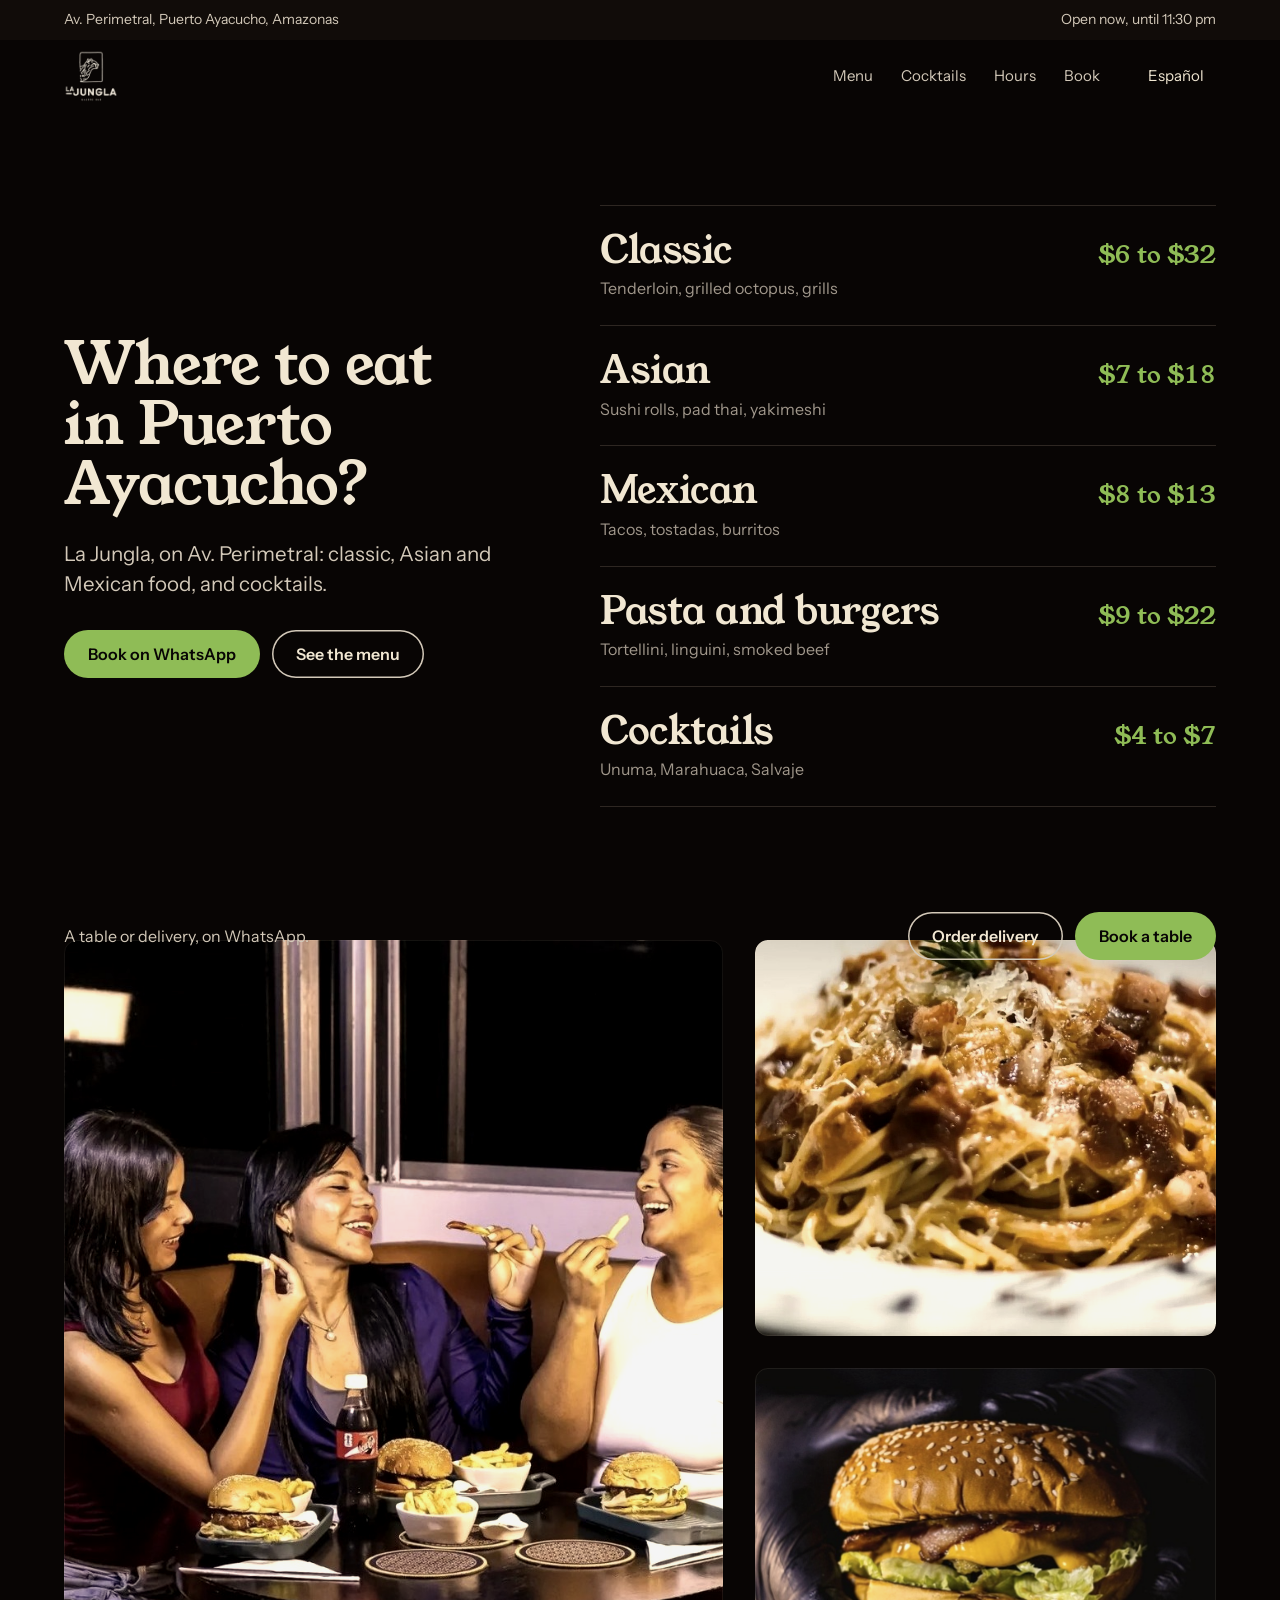
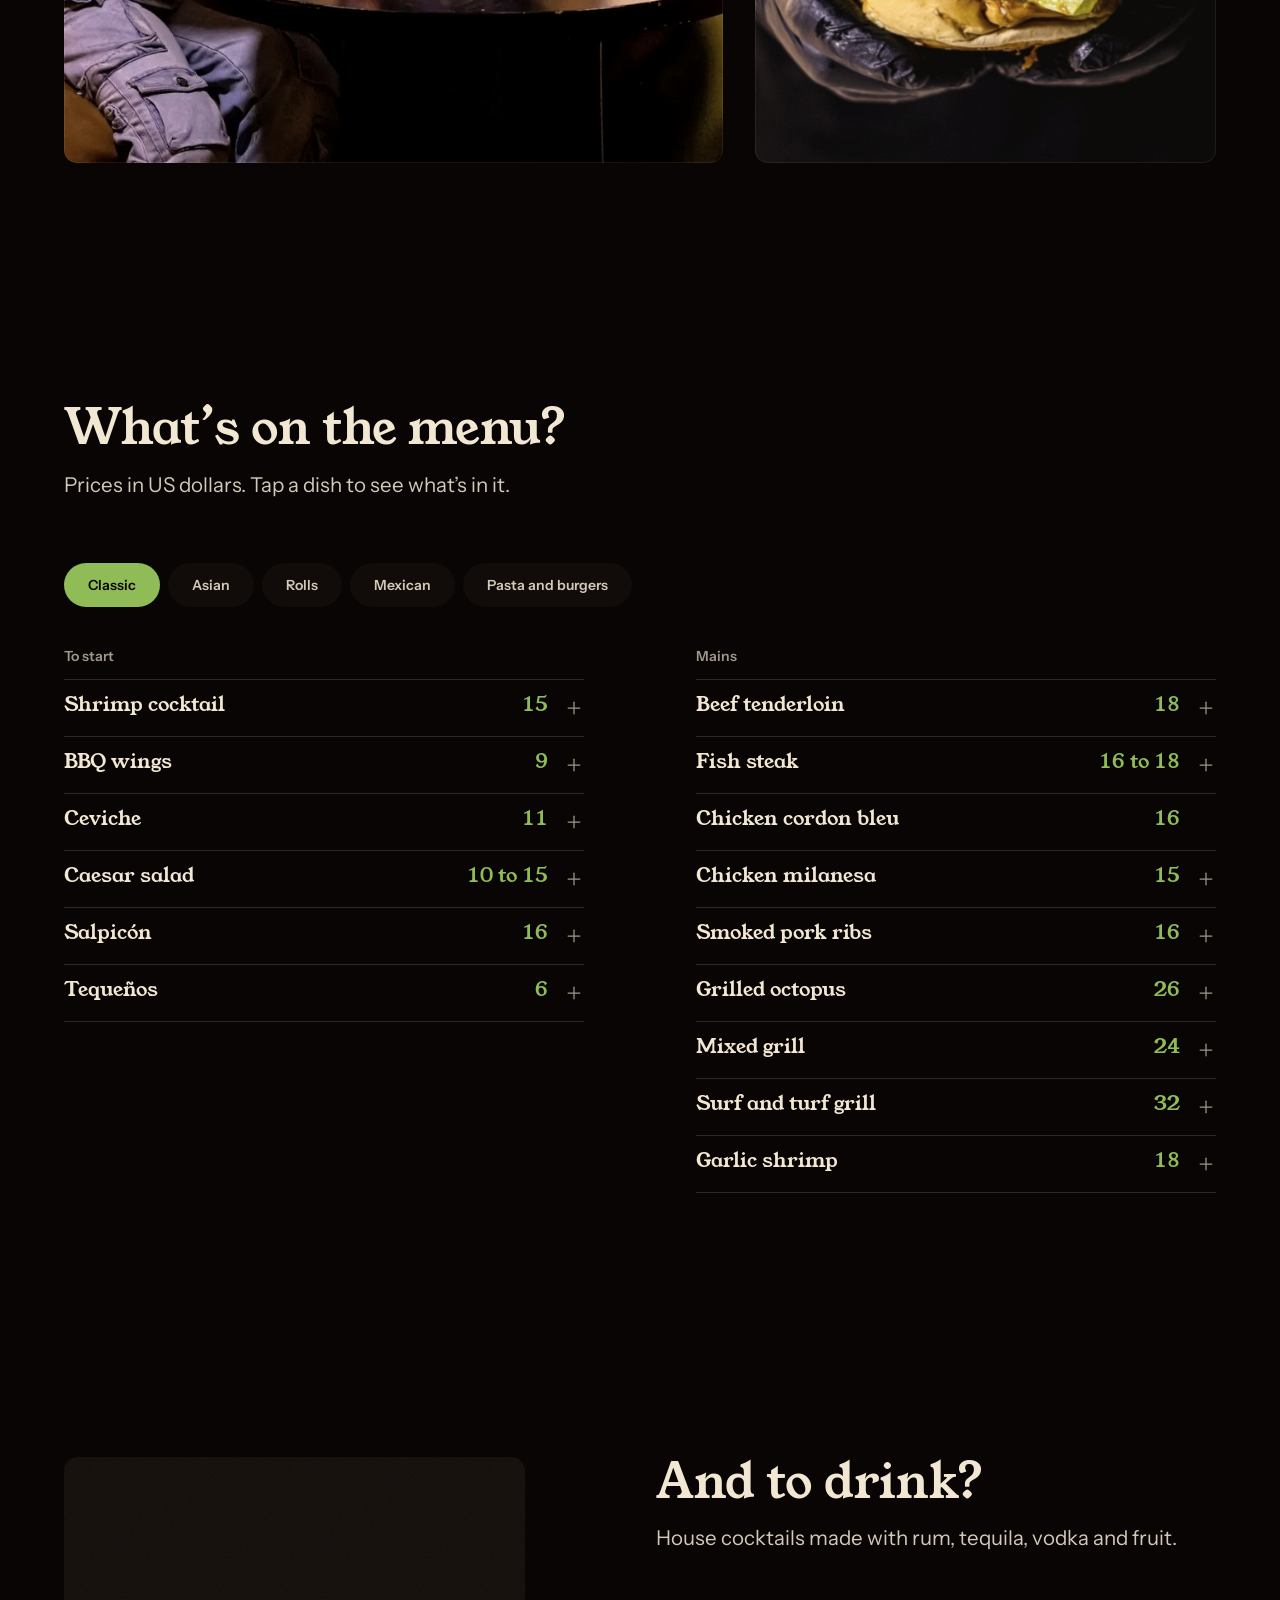
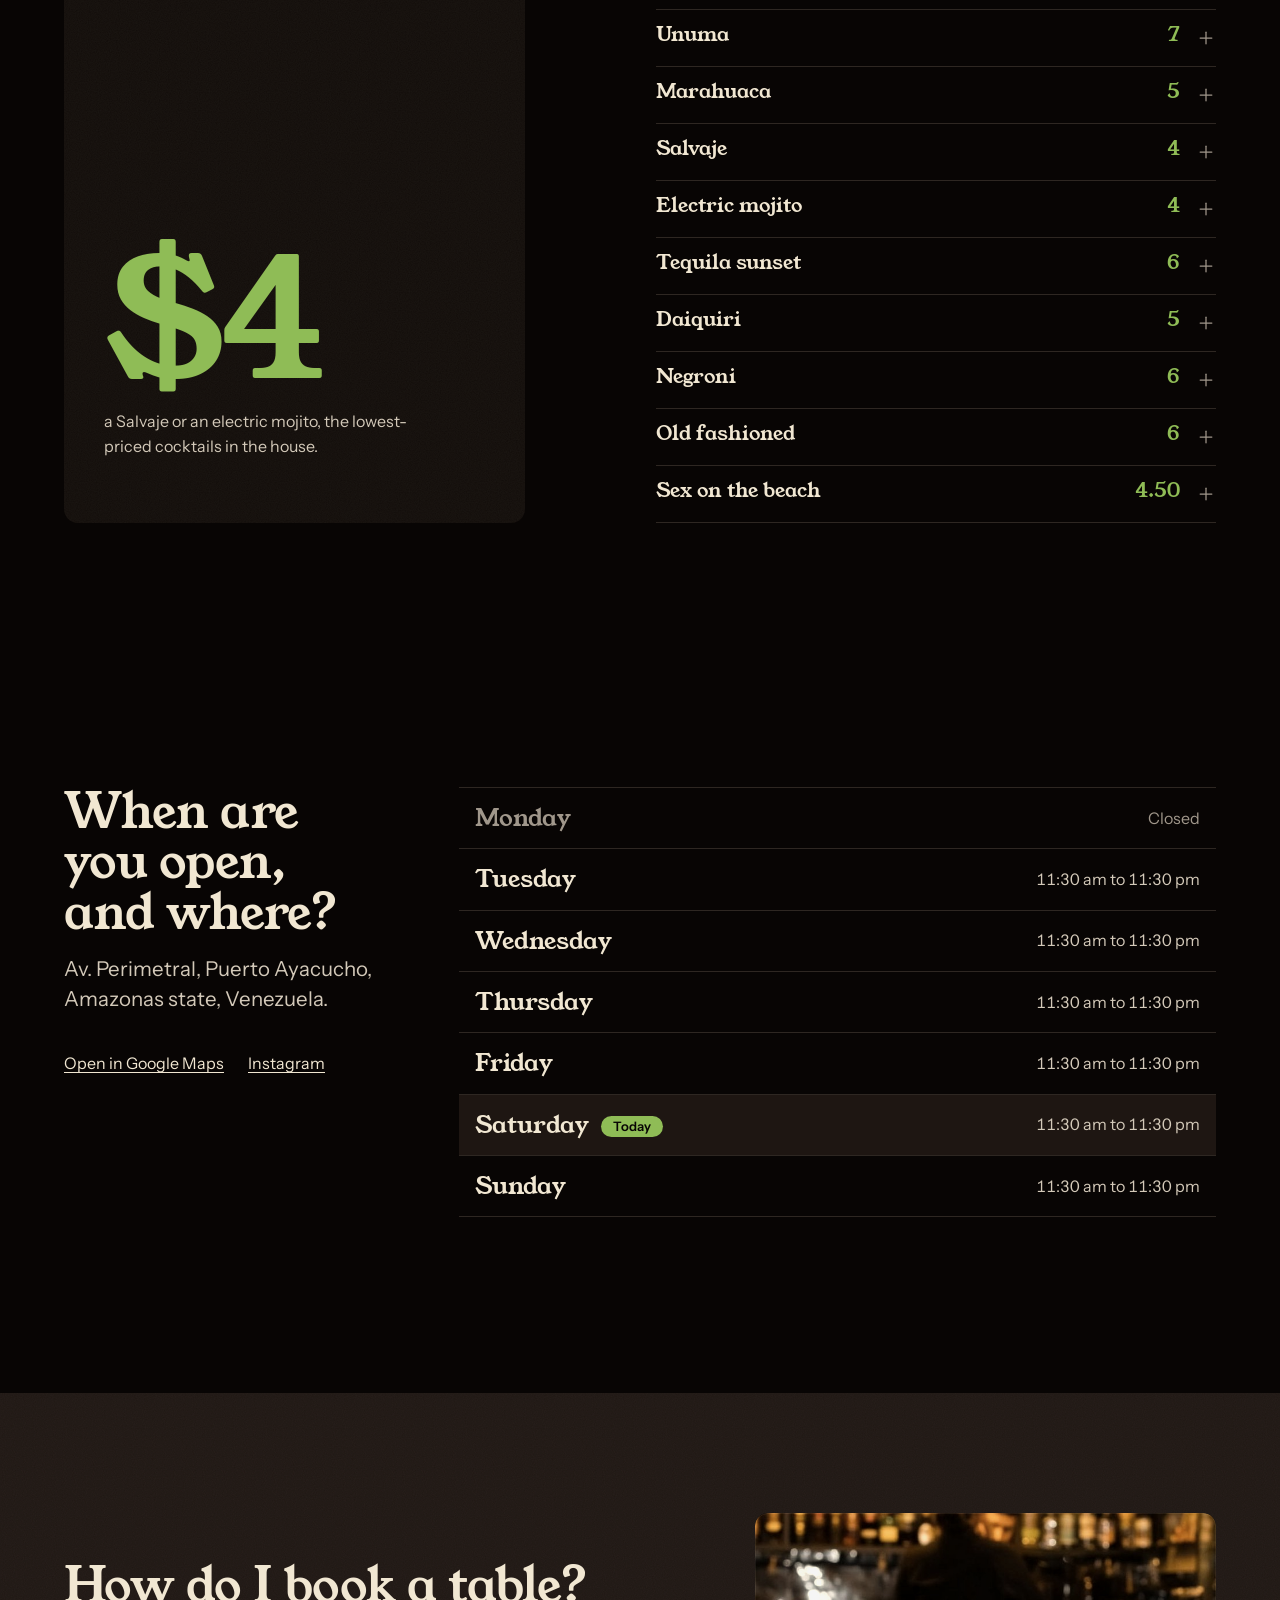
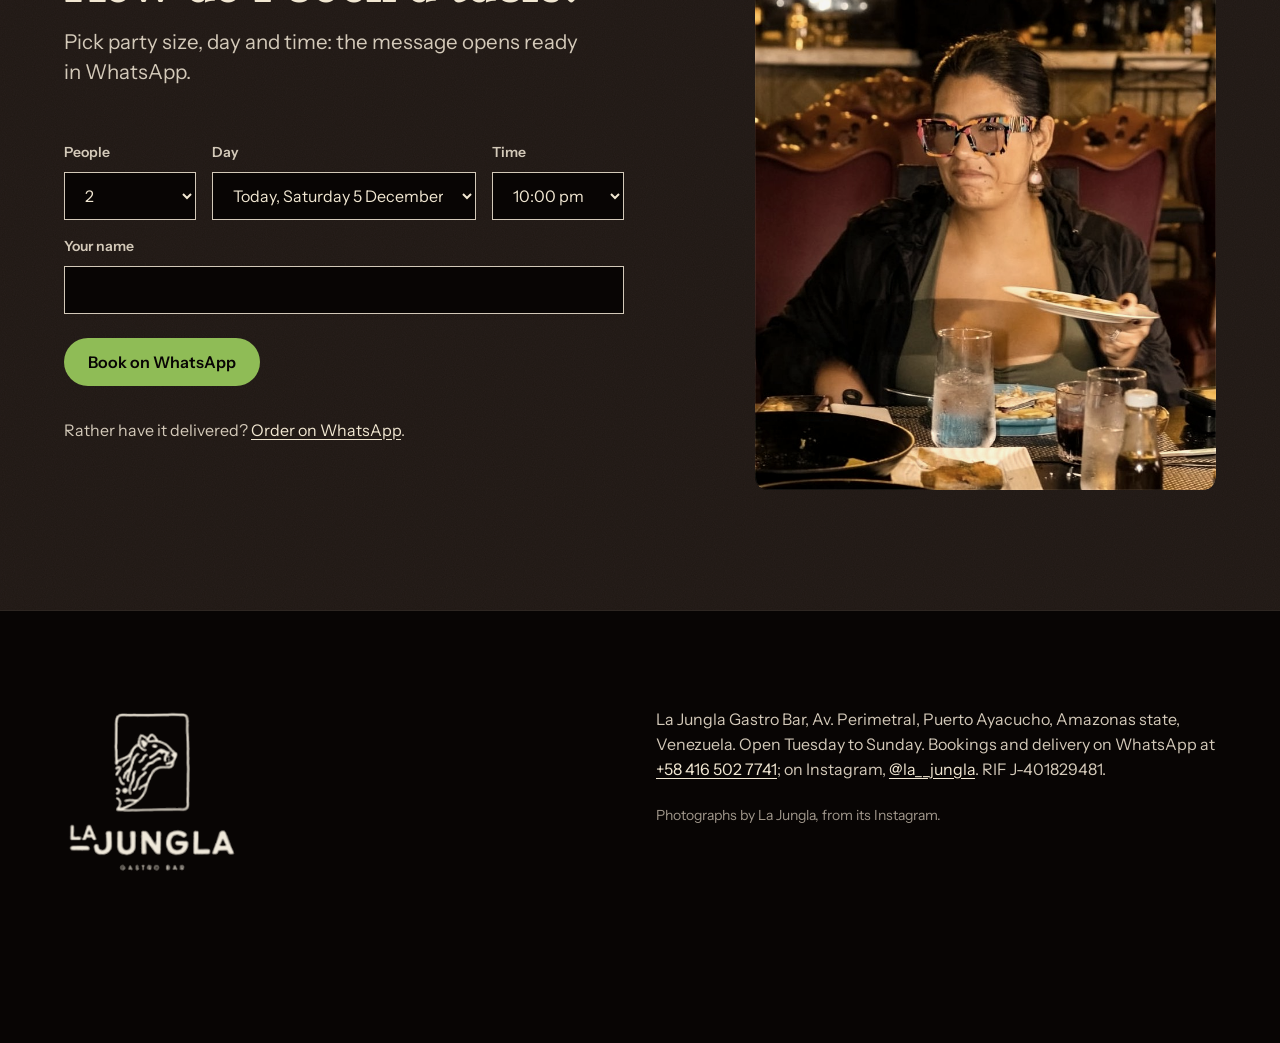
==== commit 0860128e: "Usa el logo y fotos del Instagram de La Jungla Logo recortado con fondo transparente en la barra y e" ====
--- a/en/index.html
+++ b/en/index.html
@@ -26,7 +26,7 @@
 
 <nav class="bar" aria-label="Main" data-bar>
   <div class="container bar__in">
-    <a class="wordmark" href="./" aria-label="La Jungla Gastro Bar, home">La Jungla<span>Gastro Bar</span></a>
+    <a class="wordmark" href="./" aria-label="La Jungla Gastro Bar, home"><img src="../assets/img/logo-la-jungla.png" width="500" height="480" alt=""></a>
     <ul class="bar__links" role="list">
       <li><a href="#carta">Menu</a></li>
       <li><a href="#cocteles">Cocktails</a></li>
@@ -62,10 +62,9 @@
 
   <section class="platos" aria-label="Dishes at La Jungla">
     <div class="container platos__grid">
-      <figure class="photo photo--plato" data-slot="plato-costillas" data-alt="A dish from the menu, the client’s photo: ribs"><img src="../assets/img/costillas.jpg" width="255" height="1192" alt="Glazed ribs with sesame and fries" loading="lazy"></figure>
-      <figure class="photo photo--plato" data-slot="plato-pescado" data-alt="A dish from the menu, the client’s photo: fish"><img src="../assets/img/pescado.jpg" width="255" height="1192" alt="Pan-seared fish on an orange sauce, with mash" loading="lazy"></figure>
-      <figure class="photo photo--plato" data-slot="plato-ensalada-cesar" data-alt="A dish from the menu, the client’s photo: Caesar salad"><img src="../assets/img/ensalada-cesar.jpg" width="255" height="1192" alt="Caesar salad with bacon and parmesan" loading="lazy"></figure>
-      <figure class="photo photo--plato" data-slot="plato-rollitos" data-alt="A dish from the menu, the client’s photo: rolls"><img src="../assets/img/rollitos.jpg" width="255" height="1192" alt="Rice paper rolls with crab and vegetables" loading="lazy"></figure>
+      <figure class="photo photo--lead" data-slot="mesa-amigas" data-alt="People eating at a table in La Jungla, at night"><img src="../assets/img/mesa-amigas.jpg" width="923" height="1000" alt="Three friends eating burgers and fries at a table in La Jungla" loading="lazy"></figure>
+      <figure class="photo photo--side" data-slot="pasta-amatriciana" data-alt="A dish from the menu, close up"><img src="../assets/img/pasta-amatriciana.jpg" width="923" height="750" alt="Pasta amatriciana with bacon and parmesan" loading="lazy"></figure>
+      <figure class="photo photo--side" data-slot="hamburguesa-brioche" data-alt="A dish from the menu, close up on a dark ground"><img src="../assets/img/hamburguesa-brioche.jpg" width="923" height="875" alt="A burger with bacon, cheddar and lettuce on a brioche bun" loading="lazy"></figure>
     </div>
   </section>
 
@@ -202,7 +201,7 @@
         </form>
         <p class="delivery">Rather have it delivered? <a href="https://wa.me/584165027741?text=Hi%2C%20I%E2%80%99d%20like%20to%20order%20delivery%20from%20La%20Jungla." target="_blank" rel="noopener">Order on WhatsApp</a>.</p>
       </div>
-      <figure class="photo photo--cierre" data-slot="cierre" data-alt="La Jungla’s bar at night, the bottles lit"><img src="https://upload.wikimedia.org/wikipedia/commons/thumb/5/51/Cure_cocktail_bar_New_Orleans_2011.jpg/1280px-Cure_cocktail_bar_New_Orleans_2011.jpg" srcset="https://upload.wikimedia.org/wikipedia/commons/thumb/5/51/Cure_cocktail_bar_New_Orleans_2011.jpg/960px-Cure_cocktail_bar_New_Orleans_2011.jpg 960w, https://upload.wikimedia.org/wikipedia/commons/thumb/5/51/Cure_cocktail_bar_New_Orleans_2011.jpg/1280px-Cure_cocktail_bar_New_Orleans_2011.jpg 1280w, https://upload.wikimedia.org/wikipedia/commons/thumb/5/51/Cure_cocktail_bar_New_Orleans_2011.jpg/1920px-Cure_cocktail_bar_New_Orleans_2011.jpg 1920w" sizes="(min-width: 60rem) 45vw, 100vw" width="4752" height="3168" alt="A dim cocktail bar with lit shelves of bottles" style="object-position: 30% 50%" loading="lazy"></figure>
+      <figure class="photo photo--cierre" data-slot="cierre" data-alt="La Jungla’s bar at night, the bottles lit"><img src="../assets/img/barra.jpg" width="800" height="1000" alt="A guest eating at a table in La Jungla, the bar and its lit bottles behind her" style="object-position: 50% 40%" loading="lazy"></figure>
     </div>
   </section>
 </main>
@@ -219,10 +218,10 @@
 
 <footer class="colophon">
   <div class="container colophon__in">
-    <p class="colophon__mark">La Jungla<span>Gastro Bar</span></p>
+    <p class="colophon__mark"><img src="../assets/img/logo-la-jungla.png" width="500" height="480" alt="La Jungla Gastro Bar"></p>
     <div class="colophon__text">
       <p>La Jungla Gastro Bar, Av. Perimetral, Puerto Ayacucho, Amazonas state, Venezuela. Open Tuesday to Sunday. Bookings and delivery on WhatsApp at <a href="https://wa.me/584165027741">+58 416 502 7741</a>; on Instagram, <a href="https://www.instagram.com/la__jungla/">@la__jungla</a>. RIF J-401829481.</p>
-      <p class="colophon__credits" data-credits>Photographs: dishes, from La Jungla’s menu; the bar, <a href="https://commons.wikimedia.org/wiki/File:Cure_cocktail_bar_New_Orleans_2011.jpg">Chelsea Marie Hicks</a> (CC BY 2.0, Wikimedia Commons).</p>
+      <p class="colophon__credits" data-credits>Photographs by La Jungla, from its Instagram.</p>
     </div>
   </div>
 </footer>
--- a/assets/css/site.css
+++ b/assets/css/site.css
@@ -1,8 +1,7 @@
 /* Hallmark · shape: Conversational FAQ · genre: atmospheric · theme: Spore (deal 1/3, seed night-gastro-bar-restaurant-puerto-cc87·fc225df4·2026-10-25·r0) · job: book · draw: 299008
- * hero: Index · nav: banner over a retracting bar · footer: colophon block · imagery: photographs, the client's own 4 (menu crops) + library 1 (cierre), warm · signature: the menu indexed by kitchen with its real price spans, set as the hero's visual · spore: head-torch, accent from the brand spec (leaf green)
+ * hero: Index · nav: banner over a retracting bar · footer: colophon block · imagery: photographs, the client's own 4 (Instagram crops), warm · signature: the menu indexed by kitchen with its real price spans, set as the hero's visual · spore: head-torch, accent from the brand spec (leaf green)
  * axes: dark/roman-serif/warm · posture: committed · contrast: pass · fold: pass · brand: La Jungla (spec 2026-10-25) · copy: es + en · v2.0.0 */
 /* Hallmark · pre-emit critique: P4 H4 E4 S5 R4 V4 · weakest: P, a dinner page with no stance; the hero asks the traveller's own question and answers it with the real menu and its prices */
-/* Hallmark · waive 81 · cierre holds a credited Commons photo from theme.mjs photos · this build box is blocked from upload.wikimedia.org, so the bar photo only loads in a browser until the client sends their own */
 /* Hallmark · dismissed 58 · the static count reads all five menu tabs and every closed dish note at once; the render tier counts what a screen shows */
 @import url("./tokens.css");
 @import url("./base.css");
@@ -48,10 +47,11 @@
 
 .bar { position: sticky; top: 0; z-index: var(--z-sticky-nav); background: var(--color-paper); transition: transform var(--dur-short) var(--ease-out); }
 .bar.is-up { transform: translateY(-100%); }
-.bar__in { display: flex; align-items: center; justify-content: space-between; gap: var(--space-lg); min-height: 64px; }
-.wordmark { display: inline-flex; align-items: baseline; gap: var(--space-xs); min-height: 44px; padding-block: var(--space-xs); font: 400 var(--text-xl)/1 var(--font-display); color: var(--color-ink); text-decoration: none; white-space: nowrap; }
-.wordmark span { font: 400 var(--text-sm)/1 var(--font-body); color: var(--color-muted); }
-.wordmark:hover { color: var(--color-ink); }
+.bar__in { display: flex; align-items: center; justify-content: space-between; gap: var(--space-lg); min-height: 72px; }
+.wordmark { display: inline-flex; align-items: center; min-height: 44px; padding-block: var(--space-xs); border-radius: var(--space-2xs); }
+.wordmark img { width: auto; height: 52px; }
+.wordmark:hover img { opacity: 0.85; }
+.wordmark:active img { opacity: 0.7; }
 .bar__links { display: flex; gap: var(--space-2xs); margin: 0; padding: 0; list-style: none; }
 .bar__links a { display: inline-flex; align-items: center; min-height: 44px; padding-inline: var(--space-sm); font-size: 0.9375rem; color: var(--color-ink-2); text-decoration: none; white-space: nowrap; border-radius: var(--radius-pill); transition: color var(--dur-micro) var(--ease-out); }
 .bar__links a:hover { color: var(--color-ink); text-decoration: underline; text-decoration-color: var(--color-accent); }
@@ -61,7 +61,7 @@
 
 /* ---------- hero: the menu as an index ---------- */
 
-.hero { --chrome: 104px; display: grid; align-items: center; min-height: calc(100svh - var(--chrome)); padding-block: var(--space-2xl); }
+.hero { --chrome: 112px; display: grid; align-items: center; min-height: calc(100svh - var(--chrome)); padding-block: var(--space-2xl); }
 .hero__grid { display: grid; grid-template-columns: 5fr 7fr; gap: var(--space-3xl); align-items: center; }
 .hero__text { display: grid; gap: var(--space-lg); justify-items: start; }
 .hero h1 { font-size: var(--text-display-s); max-width: 14ch; line-height: 1.02; }
@@ -81,8 +81,9 @@
 /* ---------- the food, the client's own photographs ---------- */
 
 .platos { padding-block: var(--space-xl) var(--section-gap-s); }
-.platos__grid { display: grid; grid-template-columns: repeat(4, minmax(0, 1fr)); gap: var(--gap-columns); }
-.photo--plato { aspect-ratio: 1 / 2; }
+.platos__grid { display: grid; grid-template-columns: repeat(12, minmax(0, 1fr)); grid-template-rows: repeat(2, minmax(0, 1fr)); gap: var(--gap-columns); }
+.photo--lead { grid-column: 1 / span 7; grid-row: 1 / span 2; aspect-ratio: 4 / 5; }
+.photo--side { grid-column: 8 / span 5; }
 
 /* ---------- the menu ---------- */
 
@@ -192,8 +193,8 @@
 
 .colophon { padding-block: var(--space-3xl) calc(var(--space-3xl) + 72px); border-top: 1px solid var(--color-rule); }
 .colophon__in { display: grid; grid-template-columns: repeat(12, minmax(0, 1fr)); column-gap: var(--gap-columns); align-items: start; }
-.colophon__mark { grid-column: 1 / span 5; display: grid; gap: var(--space-xs); font: 400 var(--text-section)/1 var(--font-display); letter-spacing: var(--tracking-display); }
-.colophon__mark span { font: 400 var(--text-md)/1 var(--font-body); color: var(--color-muted); }
+.colophon__mark { grid-column: 1 / span 5; }
+.colophon__mark img { width: auto; height: 168px; }
 .colophon__text { grid-column: 7 / span 6; display: grid; gap: var(--space-lg); color: var(--color-ink-2); }
 .colophon__text a { color: var(--color-ink); }
 .colophon__credits { font-size: var(--text-sm); color: var(--color-muted); }
@@ -204,7 +205,9 @@
 @media (max-width: 60rem) {
   .hero { min-height: 0; padding-block: var(--space-2xl) var(--space-xl); }
   .hero__grid { grid-template-columns: minmax(0, 1fr); gap: var(--space-xl); }
-  .platos__grid { grid-template-columns: repeat(2, minmax(0, 1fr)); }
+  .platos__grid { grid-template-rows: none; }
+  .photo--lead { grid-column: 1 / -1; grid-row: auto; }
+  .photo--side { grid-column: span 6; aspect-ratio: 1 / 1; }
   .panel__cols, .panel--one .dishes { grid-template-columns: minmax(0, 1fr); }
   .group:first-child, .group + .group { padding-inline: 0; }
   .panel--one .dishes > li:nth-child(2) { border-top: 0; }
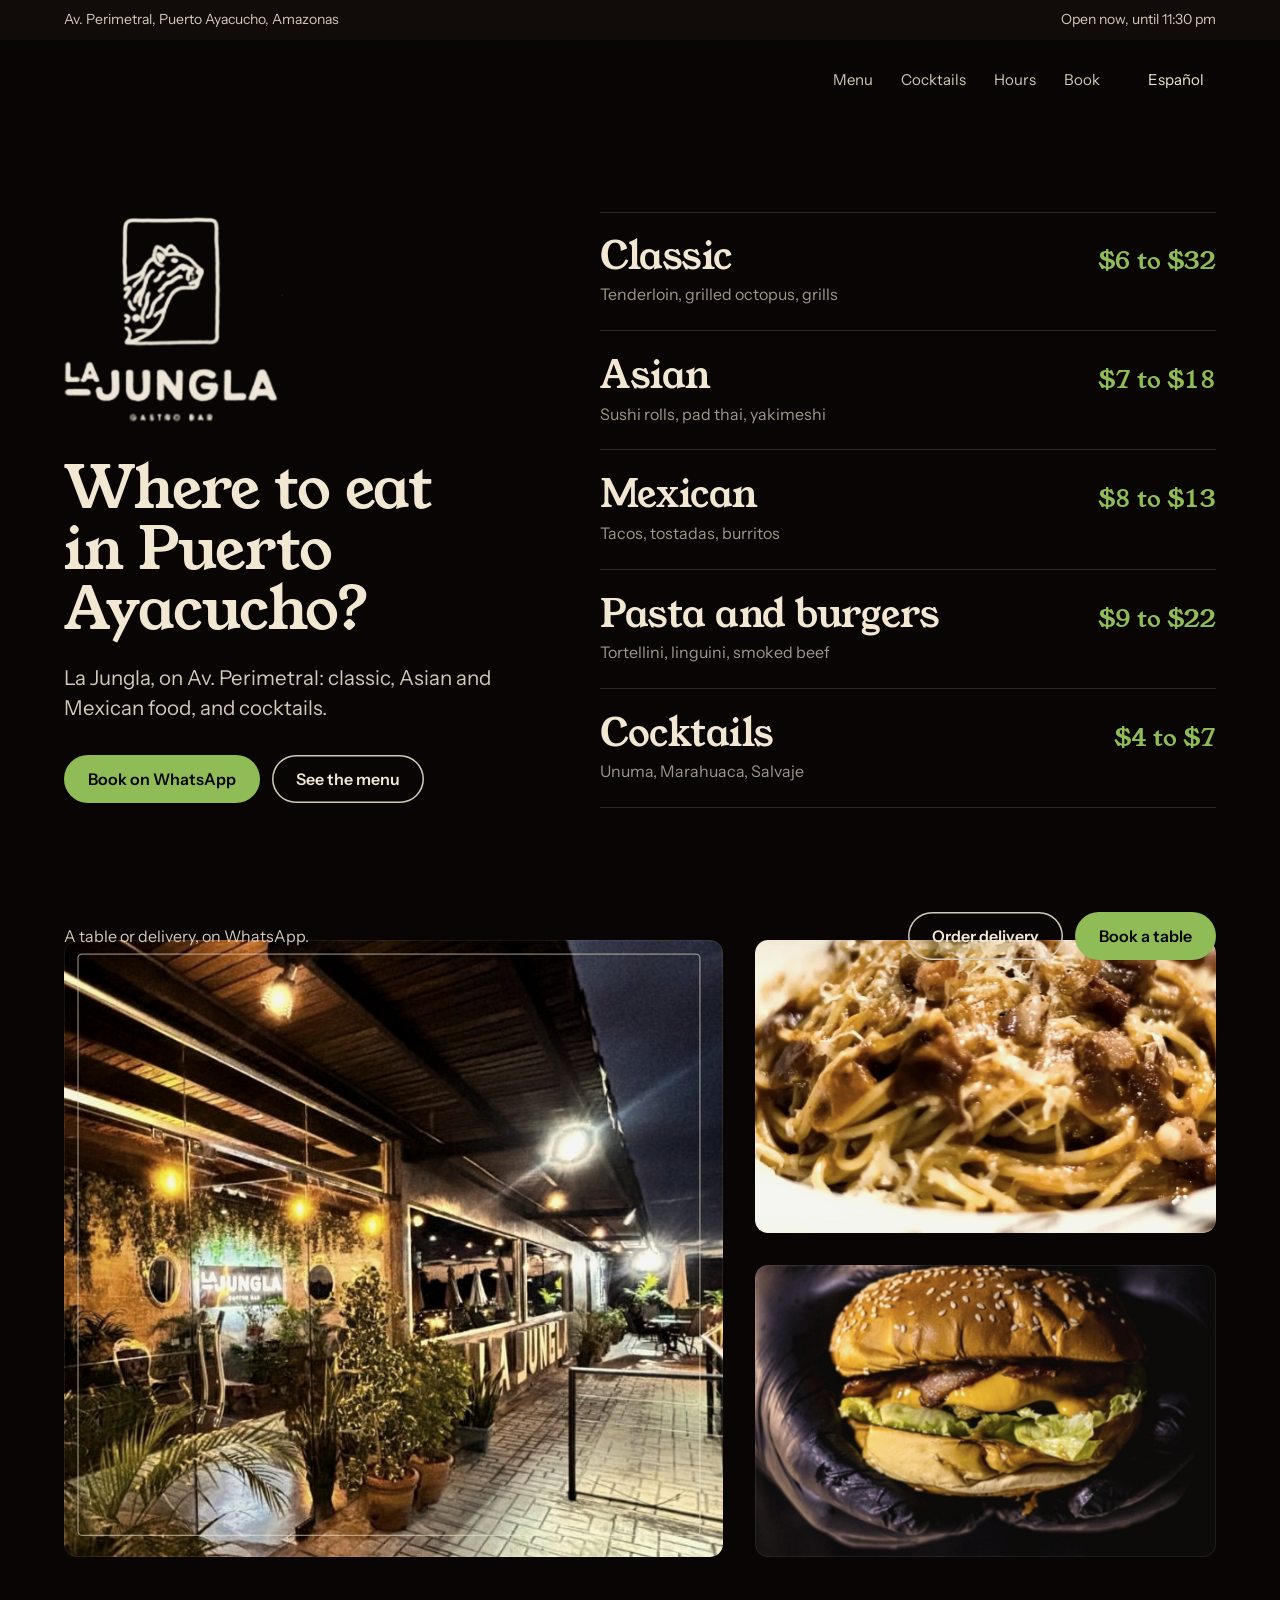
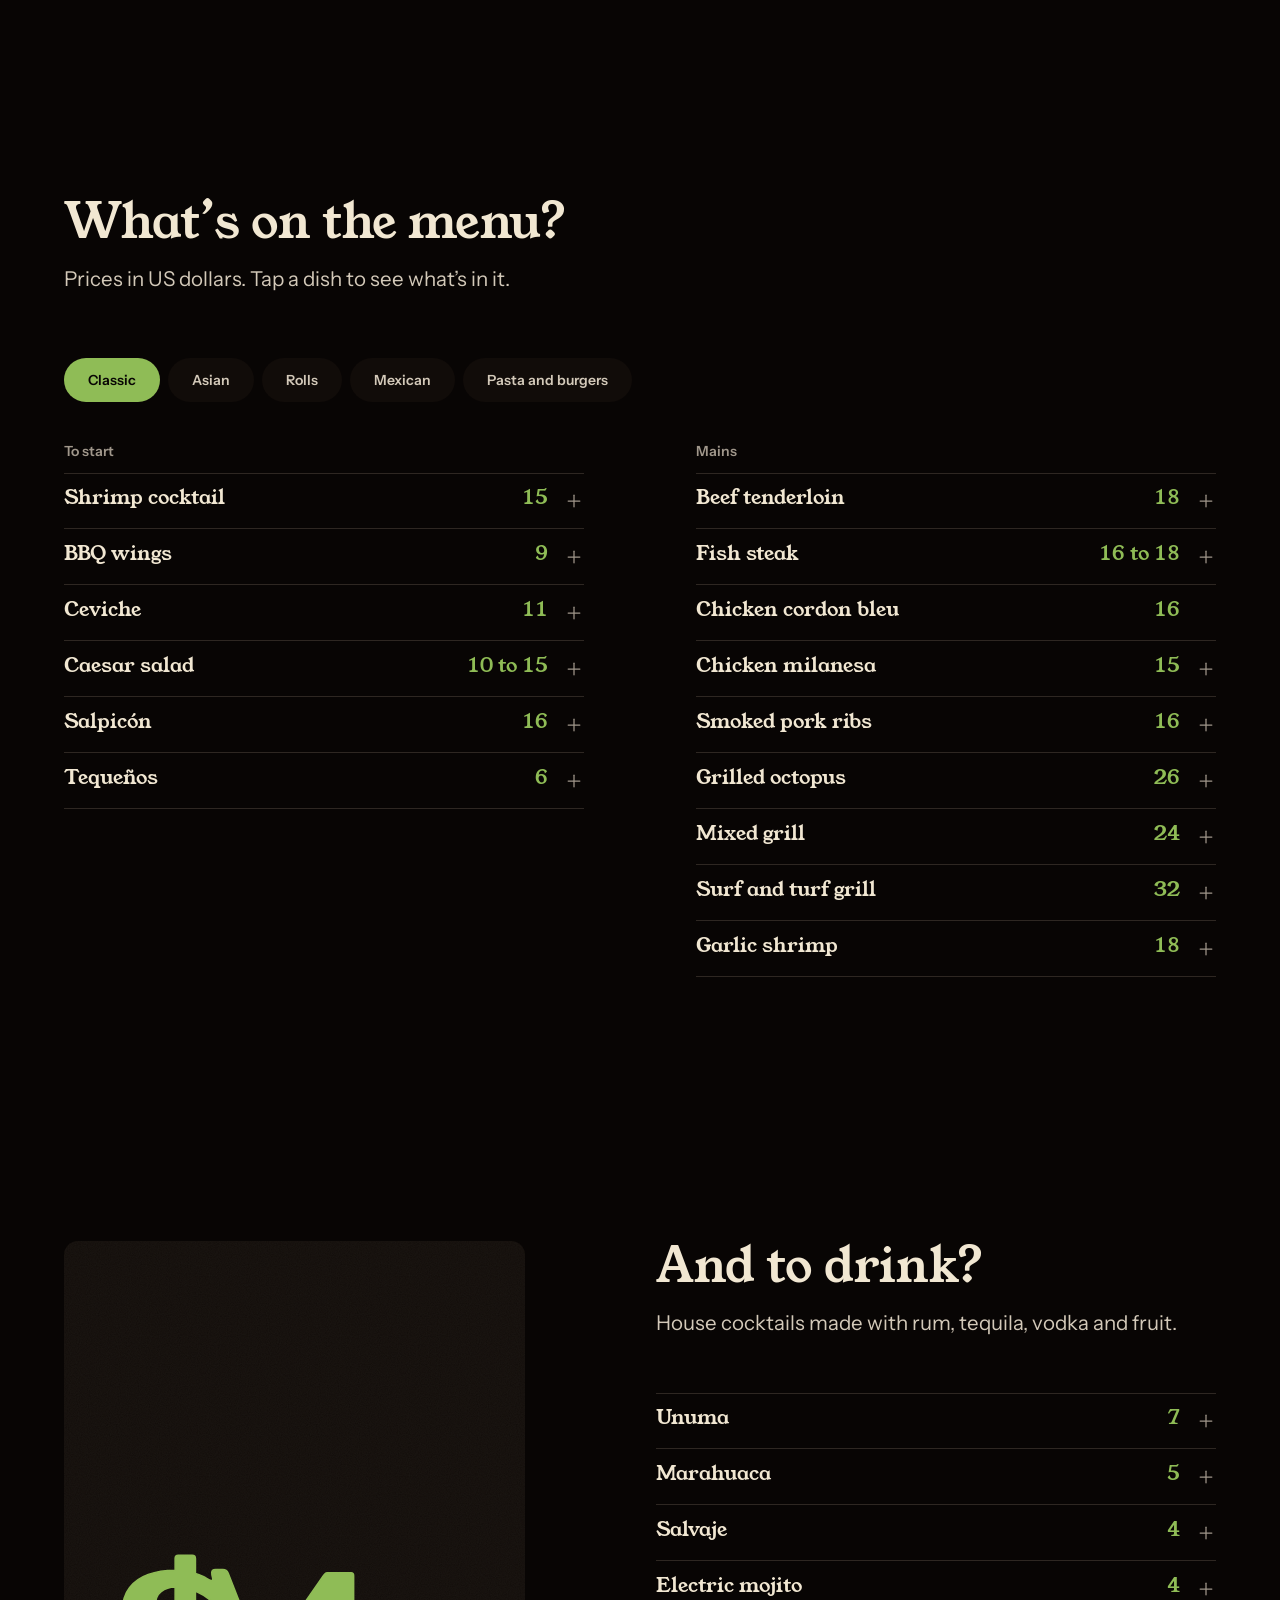
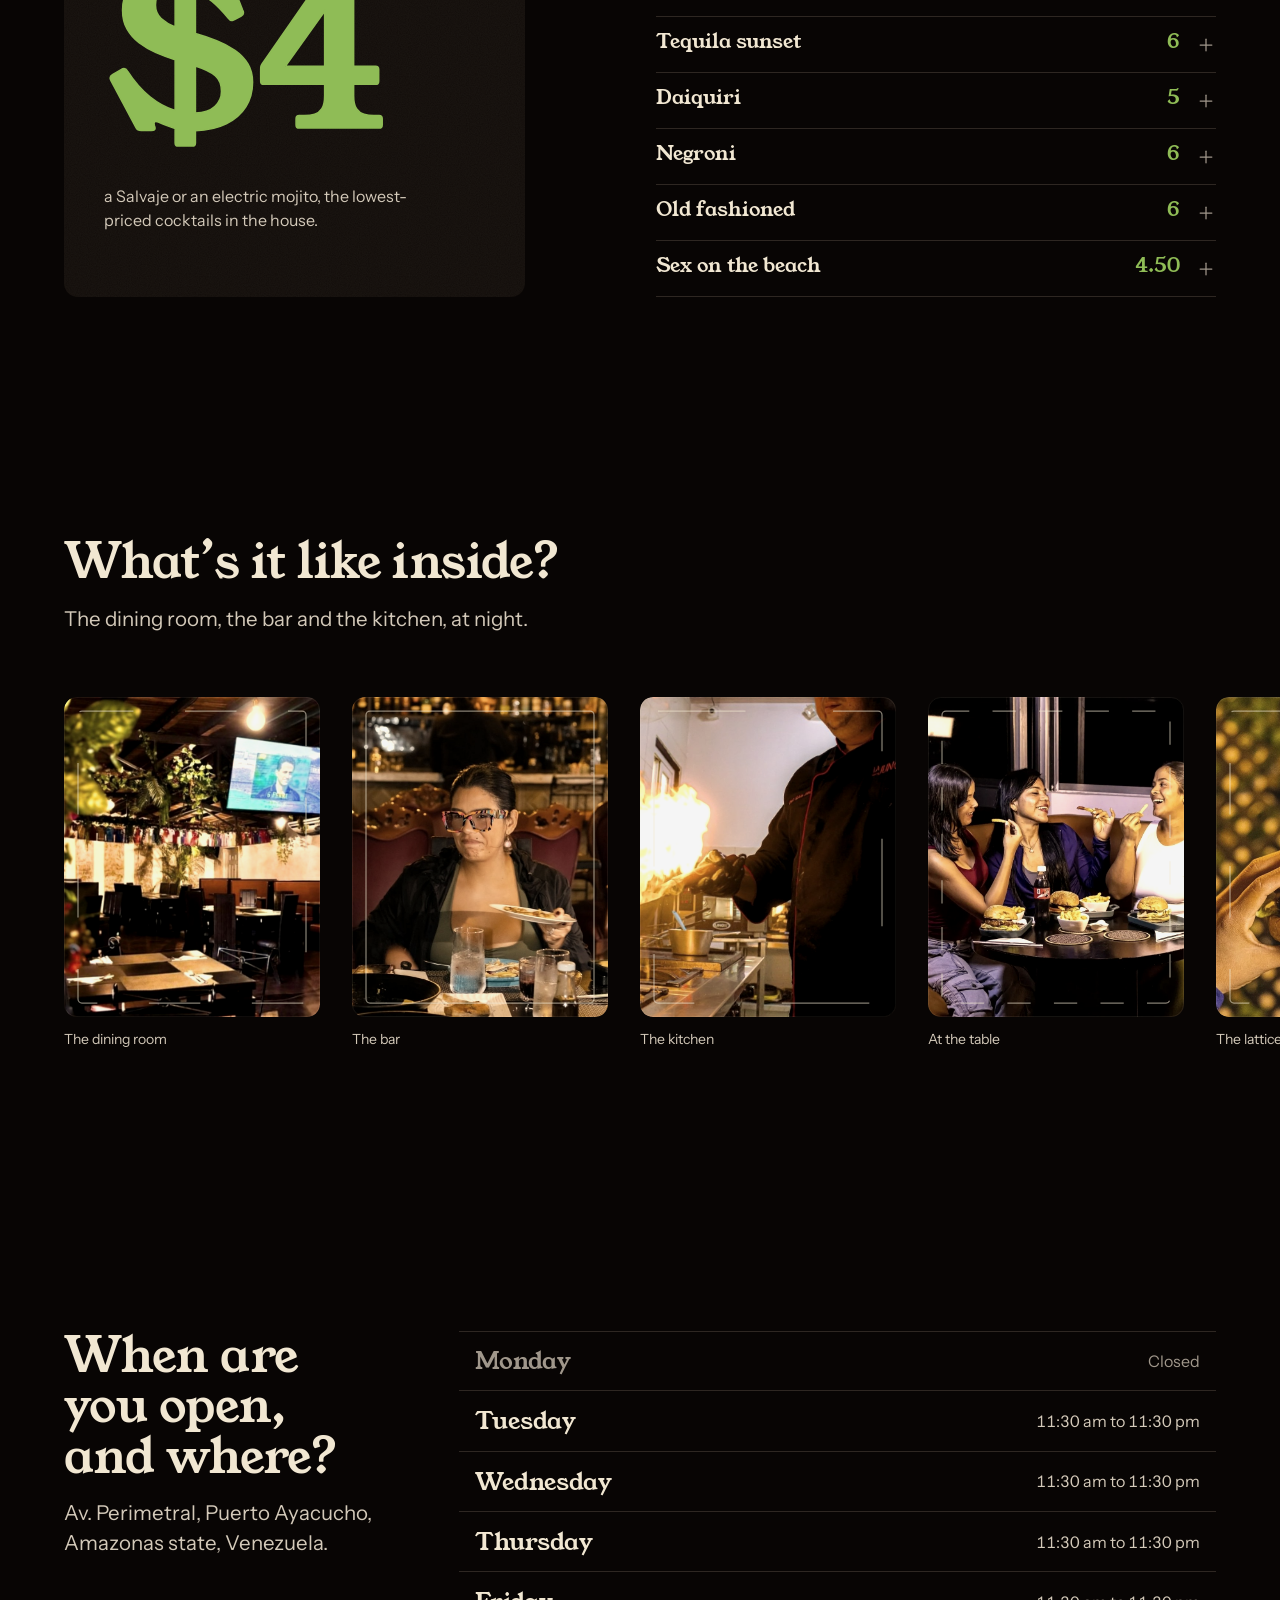
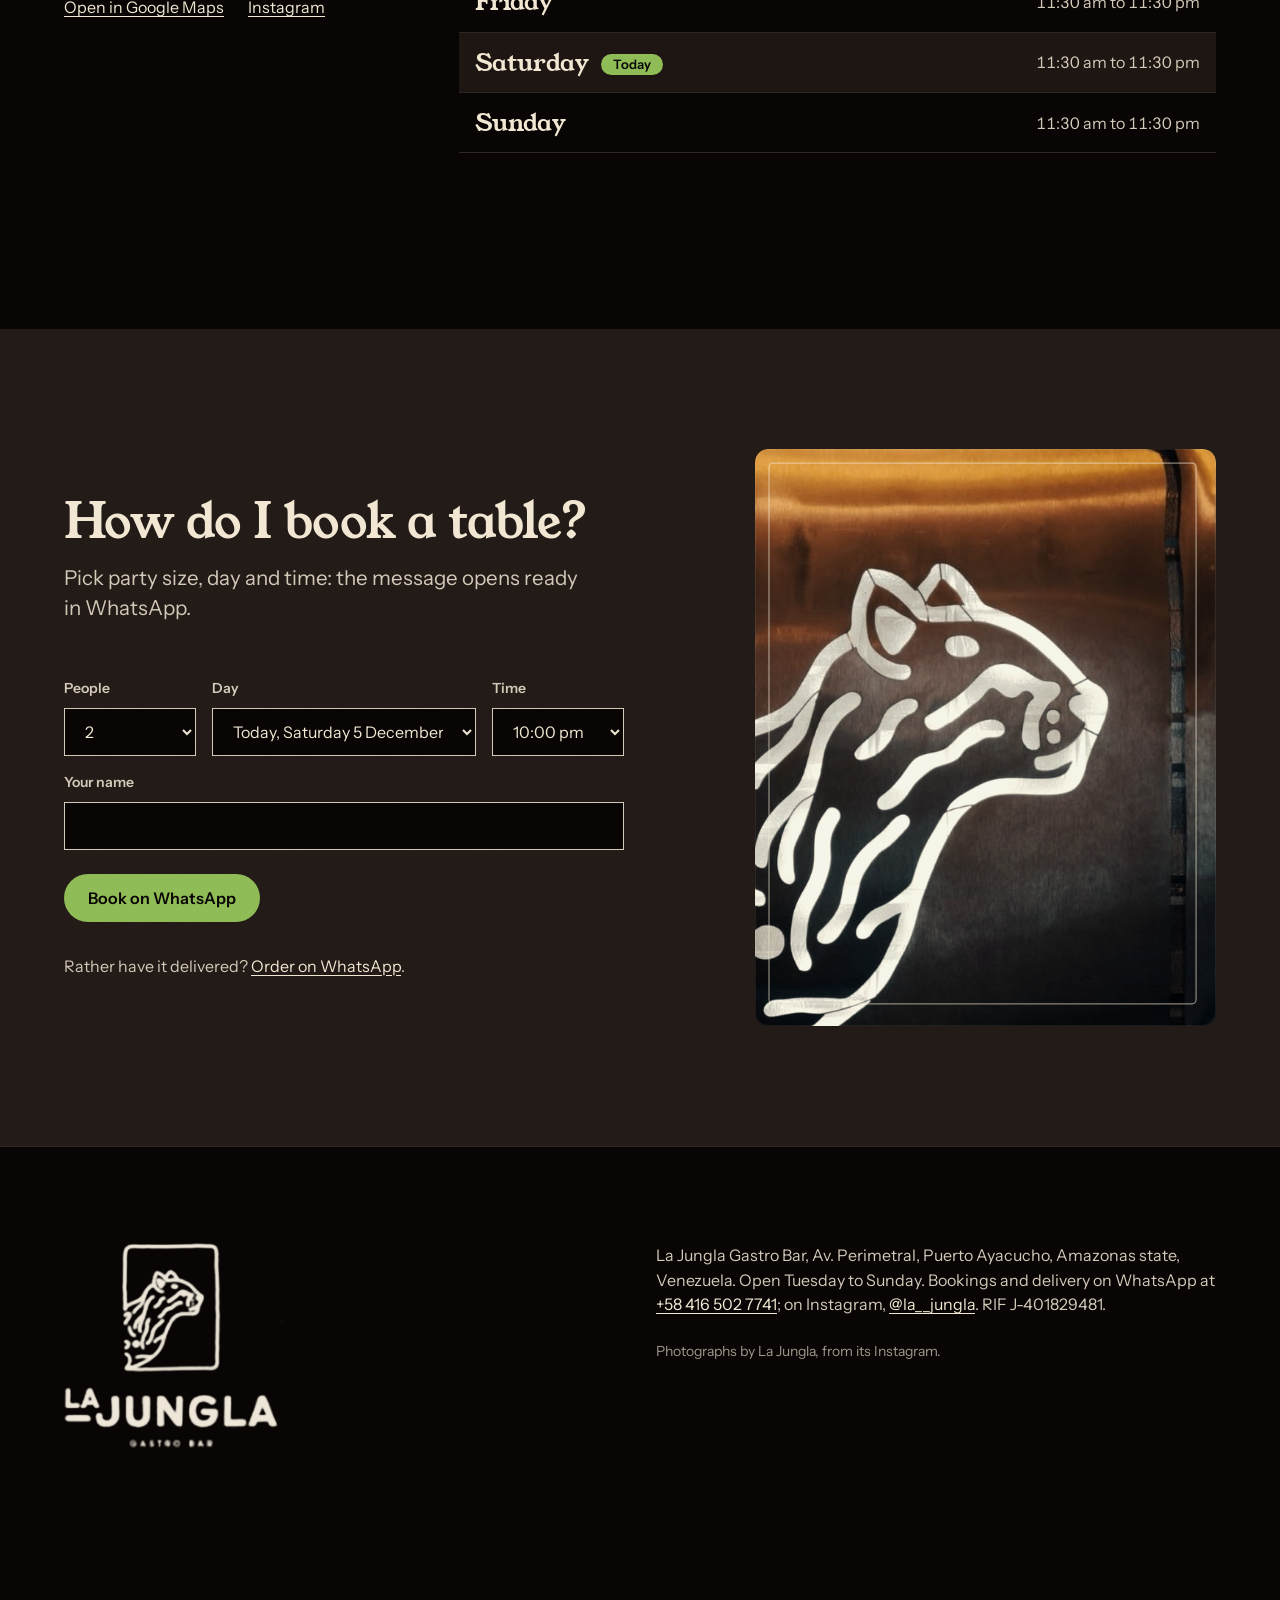
==== commit def38d56: "Logo grande, fotos del local y animaciones de trazo El logo va grande en el inicio y el pie, y apare" ====
--- a/en/index.html
+++ b/en/index.html
@@ -26,7 +26,7 @@
 
 <nav class="bar" aria-label="Main" data-bar>
   <div class="container bar__in">
-    <a class="wordmark" href="./" aria-label="La Jungla Gastro Bar, home"><img src="../assets/img/logo-la-jungla.png" width="500" height="480" alt=""></a>
+    <a class="wordmark" href="./" aria-label="La Jungla Gastro Bar, home"><img src="../assets/img/logo-la-jungla.png" width="684" height="640" alt=""></a>
     <ul class="bar__links" role="list">
       <li><a href="#carta">Menu</a></li>
       <li><a href="#cocteles">Cocktails</a></li>
@@ -41,15 +41,16 @@
   <section class="hero" aria-labelledby="hero-h">
     <div class="container hero__grid">
       <div class="hero__text">
-        <h1 id="hero-h">Where to eat in Puerto Ayacucho?</h1>
-        <p class="lead">La Jungla, on Av. Perimetral: classic, Asian and Mexican food, and cocktails.</p>
-        <div class="actions">
+        <img class="hero__logo logo-draw" src="../assets/img/logo-la-jungla.png" width="684" height="640" alt="La Jungla Gastro Bar" data-anim="logo" data-hero-logo>
+        <h1 id="hero-h" data-anim="up" style="--i: 2">Where to eat in Puerto Ayacucho?</h1>
+        <p class="lead" data-anim="up" style="--i: 3">La Jungla, on Av. Perimetral: classic, Asian and Mexican food, and cocktails.</p>
+        <div class="actions" data-anim="up" style="--i: 4">
           <a class="btn btn--primary" href="https://wa.me/584165027741?text=Hi%2C%20I%E2%80%99d%20like%20to%20book%20a%20table%20at%20La%20Jungla." target="_blank" rel="noopener">Book on WhatsApp</a>
           <a class="btn btn--secondary" href="#carta">See the menu</a>
         </div>
       </div>
       <nav class="index" aria-label="The menu by kitchen">
-        <ul role="list">
+        <ul role="list" data-anim="lines">
           <li><a href="#carta-clasica" data-tab="clasica"><span class="index__name">Classic</span><span class="index__dishes">Tenderloin, grilled octopus, grills</span><span class="index__price">$6 to $32</span></a></li>
           <li><a href="#carta-asiatica" data-tab="asiatica"><span class="index__name">Asian</span><span class="index__dishes">Sushi rolls, pad thai, yakimeshi</span><span class="index__price">$7 to $18</span></a></li>
           <li><a href="#carta-mexicana" data-tab="mexicana"><span class="index__name">Mexican</span><span class="index__dishes">Tacos, tostadas, burritos</span><span class="index__price">$8 to $13</span></a></li>
@@ -62,15 +63,15 @@
 
   <section class="platos" aria-label="Dishes at La Jungla">
     <div class="container platos__grid">
-      <figure class="photo photo--lead" data-slot="mesa-amigas" data-alt="People eating at a table in La Jungla, at night"><img src="../assets/img/mesa-amigas.jpg" width="923" height="1000" alt="Three friends eating burgers and fries at a table in La Jungla" loading="lazy"></figure>
-      <figure class="photo photo--side" data-slot="pasta-amatriciana" data-alt="A dish from the menu, close up"><img src="../assets/img/pasta-amatriciana.jpg" width="923" height="750" alt="Pasta amatriciana with bacon and parmesan" loading="lazy"></figure>
-      <figure class="photo photo--side" data-slot="hamburguesa-brioche" data-alt="A dish from the menu, close up on a dark ground"><img src="../assets/img/hamburguesa-brioche.jpg" width="923" height="875" alt="A burger with bacon, cheddar and lettuce on a brioche bun" loading="lazy"></figure>
+      <figure class="photo photo--lead" data-slot="terraza" data-alt="The entrance and the terrace, at night" data-anim="photo"><img src="../assets/img/terraza.jpg" width="733" height="700" alt="La Jungla’s terrace at night, with plants, warm lights and the name on the wall" loading="lazy"><svg class="frame" aria-hidden="true" data-keep><rect pathLength="1"/></svg></figure>
+      <figure class="photo photo--side" data-slot="pasta-amatriciana" data-alt="A dish from the menu, close up" data-anim="photo"><img src="../assets/img/pasta-amatriciana.jpg" width="923" height="750" alt="Pasta amatriciana with bacon and parmesan" loading="lazy"><svg class="frame" aria-hidden="true" data-keep><rect pathLength="1"/></svg></figure>
+      <figure class="photo photo--side" data-slot="hamburguesa-brioche" data-alt="A dish from the menu, close up on a dark ground" data-anim="photo"><img src="../assets/img/hamburguesa-brioche.jpg" width="923" height="875" alt="A burger with bacon, cheddar and lettuce on a brioche bun" loading="lazy"><svg class="frame" aria-hidden="true" data-keep><rect pathLength="1"/></svg></figure>
     </div>
   </section>
 
   <section class="carta" id="carta" aria-labelledby="carta-h">
     <div class="container">
-      <div class="head">
+      <div class="head" data-anim="up">
         <h2 id="carta-h">What’s on the menu?</h2>
         <p class="lead">Prices in US dollars. Tap a dish to see what’s in it.</p>
       </div>
@@ -87,11 +88,11 @@
           <div class="panel__cols">
           <div class="group">
             <h4 class="group__title">To start</h4>
-            <ul class="dishes" role="list"><li><details class="dish"><summary><span class="dish__name">Shrimp cocktail</span><span class="dish__price">15</span><svg class="dish__icon" width="20" height="20" viewBox="0 0 24 24" fill="none" stroke="currentColor" stroke-width="1.5" stroke-linecap="round" stroke-linejoin="round" aria-hidden="true"><path d="M5 12h14"/><path d="M12 5v14"/></svg></summary><div class="dish__more"><p>With lime juice and cocktail sauce.</p></div></details></li><li><details class="dish"><summary><span class="dish__name">BBQ wings</span><span class="dish__price">9</span><svg class="dish__icon" width="20" height="20" viewBox="0 0 24 24" fill="none" stroke="currentColor" stroke-width="1.5" stroke-linecap="round" stroke-linejoin="round" aria-hidden="true"><path d="M5 12h14"/><path d="M12 5v14"/></svg></summary><div class="dish__more"><p>5 pieces, baked and glazed in BBQ sauce.</p></div></details></li><li><details class="dish"><summary><span class="dish__name">Ceviche</span><span class="dish__price">11</span><svg class="dish__icon" width="20" height="20" viewBox="0 0 24 24" fill="none" stroke="currentColor" stroke-width="1.5" stroke-linecap="round" stroke-linejoin="round" aria-hidden="true"><path d="M5 12h14"/><path d="M12 5v14"/></svg></summary><div class="dish__more"><p>Corvina, leche de tigre and crispy plantain.</p></div></details></li><li><details class="dish"><summary><span class="dish__name">Caesar salad</span><span class="dish__price">10 to 15</span><svg class="dish__icon" width="20" height="20" viewBox="0 0 24 24" fill="none" stroke="currentColor" stroke-width="1.5" stroke-linecap="round" stroke-linejoin="round" aria-hidden="true"><path d="M5 12h14"/><path d="M12 5v14"/></svg></summary><div class="dish__more"><p>Croutons, bacon and Caesar dressing with parmesan.</p><dl class="variants"><div><dt>Classic</dt><dd>10</dd></div><div><dt>With crispy chicken strips</dt><dd>12</dd></div><div><dt>With battered shrimp</dt><dd>15</dd></div></dl></div></details></li><li><details class="dish"><summary><span class="dish__name">Salpicón</span><span class="dish__price">16</span><svg class="dish__icon" width="20" height="20" viewBox="0 0 24 24" fill="none" stroke="currentColor" stroke-width="1.5" stroke-linecap="round" stroke-linejoin="round" aria-hidden="true"><path d="M5 12h14"/><path d="M12 5v14"/></svg></summary><div class="dish__more"><p>Mixed seafood with plantain chips.</p></div></details></li><li><details class="dish"><summary><span class="dish__name">Tequeños</span><span class="dish__price">6</span><svg class="dish__icon" width="20" height="20" viewBox="0 0 24 24" fill="none" stroke="currentColor" stroke-width="1.5" stroke-linecap="round" stroke-linejoin="round" aria-hidden="true"><path d="M5 12h14"/><path d="M12 5v14"/></svg></summary><div class="dish__more"><p>Venezuelan cheese sticks.</p></div></details></li></ul>
+            <ul class="dishes" role="list" data-anim="lines"><li><details class="dish"><summary><span class="dish__name">Shrimp cocktail</span><span class="dish__price">15</span><svg class="dish__icon" width="20" height="20" viewBox="0 0 24 24" fill="none" stroke="currentColor" stroke-width="1.5" stroke-linecap="round" stroke-linejoin="round" aria-hidden="true"><path d="M5 12h14"/><path d="M12 5v14"/></svg></summary><div class="dish__more"><p>With lime juice and cocktail sauce.</p></div></details></li><li><details class="dish"><summary><span class="dish__name">BBQ wings</span><span class="dish__price">9</span><svg class="dish__icon" width="20" height="20" viewBox="0 0 24 24" fill="none" stroke="currentColor" stroke-width="1.5" stroke-linecap="round" stroke-linejoin="round" aria-hidden="true"><path d="M5 12h14"/><path d="M12 5v14"/></svg></summary><div class="dish__more"><p>5 pieces, baked and glazed in BBQ sauce.</p></div></details></li><li><details class="dish"><summary><span class="dish__name">Ceviche</span><span class="dish__price">11</span><svg class="dish__icon" width="20" height="20" viewBox="0 0 24 24" fill="none" stroke="currentColor" stroke-width="1.5" stroke-linecap="round" stroke-linejoin="round" aria-hidden="true"><path d="M5 12h14"/><path d="M12 5v14"/></svg></summary><div class="dish__more"><p>Corvina, leche de tigre and crispy plantain.</p></div></details></li><li><details class="dish"><summary><span class="dish__name">Caesar salad</span><span class="dish__price">10 to 15</span><svg class="dish__icon" width="20" height="20" viewBox="0 0 24 24" fill="none" stroke="currentColor" stroke-width="1.5" stroke-linecap="round" stroke-linejoin="round" aria-hidden="true"><path d="M5 12h14"/><path d="M12 5v14"/></svg></summary><div class="dish__more"><p>Croutons, bacon and Caesar dressing with parmesan.</p><dl class="variants"><div><dt>Classic</dt><dd>10</dd></div><div><dt>With crispy chicken strips</dt><dd>12</dd></div><div><dt>With battered shrimp</dt><dd>15</dd></div></dl></div></details></li><li><details class="dish"><summary><span class="dish__name">Salpicón</span><span class="dish__price">16</span><svg class="dish__icon" width="20" height="20" viewBox="0 0 24 24" fill="none" stroke="currentColor" stroke-width="1.5" stroke-linecap="round" stroke-linejoin="round" aria-hidden="true"><path d="M5 12h14"/><path d="M12 5v14"/></svg></summary><div class="dish__more"><p>Mixed seafood with plantain chips.</p></div></details></li><li><details class="dish"><summary><span class="dish__name">Tequeños</span><span class="dish__price">6</span><svg class="dish__icon" width="20" height="20" viewBox="0 0 24 24" fill="none" stroke="currentColor" stroke-width="1.5" stroke-linecap="round" stroke-linejoin="round" aria-hidden="true"><path d="M5 12h14"/><path d="M12 5v14"/></svg></summary><div class="dish__more"><p>Venezuelan cheese sticks.</p></div></details></li></ul>
           </div>
           <div class="group">
             <h4 class="group__title">Mains</h4>
-            <ul class="dishes" role="list"><li><details class="dish"><summary><span class="dish__name">Beef tenderloin</span><span class="dish__price">18</span><svg class="dish__icon" width="20" height="20" viewBox="0 0 24 24" fill="none" stroke="currentColor" stroke-width="1.5" stroke-linecap="round" stroke-linejoin="round" aria-hidden="true"><path d="M5 12h14"/><path d="M12 5v14"/></svg></summary><div class="dish__more"><p>200 g centre-cut beef tenderloin cooked to order, with port, mushroom or maître d’hôtel sauce.</p></div></details></li><li><details class="dish"><summary><span class="dish__name">Fish steak</span><span class="dish__price">16 to 18</span><svg class="dish__icon" width="20" height="20" viewBox="0 0 24 24" fill="none" stroke="currentColor" stroke-width="1.5" stroke-linecap="round" stroke-linejoin="round" aria-hidden="true"><path d="M5 12h14"/><path d="M12 5v14"/></svg></summary><div class="dish__more"><p>With meunière, garlic, green sauce or a lemon and caper vinaigrette.</p><dl class="variants"><div><dt>With a sauce of your choice</dt><dd>16</dd></div><div><dt>With shrimp curry or garlic shrimp</dt><dd>18</dd></div></dl></div></details></li><li><div class="dish dish--plain"><span class="dish__name">Chicken cordon bleu</span><span class="dish__price">16</span></div></li><li><details class="dish"><summary><span class="dish__name">Chicken milanesa</span><span class="dish__price">15</span><svg class="dish__icon" width="20" height="20" viewBox="0 0 24 24" fill="none" stroke="currentColor" stroke-width="1.5" stroke-linecap="round" stroke-linejoin="round" aria-hidden="true"><path d="M5 12h14"/><path d="M12 5v14"/></svg></summary><div class="dish__more"><p>Breaded chicken breast with Neapolitan sauce, gratinated.</p></div></details></li><li><details class="dish"><summary><span class="dish__name">Smoked pork ribs</span><span class="dish__price">16</span><svg class="dish__icon" width="20" height="20" viewBox="0 0 24 24" fill="none" stroke="currentColor" stroke-width="1.5" stroke-linecap="round" stroke-linejoin="round" aria-hidden="true"><path d="M5 12h14"/><path d="M12 5v14"/></svg></summary><div class="dish__more"><p>A rack of smoked ribs marinated in red sauce.</p></div></details></li><li><details class="dish"><summary><span class="dish__name">Grilled octopus</span><span class="dish__price">26</span><svg class="dish__icon" width="20" height="20" viewBox="0 0 24 24" fill="none" stroke="currentColor" stroke-width="1.5" stroke-linecap="round" stroke-linejoin="round" aria-hidden="true"><path d="M5 12h14"/><path d="M12 5v14"/></svg></summary><div class="dish__more"><p>Octopus grilled with balsamic.</p></div></details></li><li><details class="dish"><summary><span class="dish__name">Mixed grill</span><span class="dish__price">24</span><svg class="dish__icon" width="20" height="20" viewBox="0 0 24 24" fill="none" stroke="currentColor" stroke-width="1.5" stroke-linecap="round" stroke-linejoin="round" aria-hidden="true"><path d="M5 12h14"/><path d="M12 5v14"/></svg></summary><div class="dish__more"><p>Beef and chicken.</p></div></details></li><li><details class="dish"><summary><span class="dish__name">Surf and turf grill</span><span class="dish__price">32</span><svg class="dish__icon" width="20" height="20" viewBox="0 0 24 24" fill="none" stroke="currentColor" stroke-width="1.5" stroke-linecap="round" stroke-linejoin="round" aria-hidden="true"><path d="M5 12h14"/><path d="M12 5v14"/></svg></summary><div class="dish__more"><p>Beef, chicken and seafood.</p></div></details></li><li><details class="dish"><summary><span class="dish__name">Garlic shrimp</span><span class="dish__price">18</span><svg class="dish__icon" width="20" height="20" viewBox="0 0 24 24" fill="none" stroke="currentColor" stroke-width="1.5" stroke-linecap="round" stroke-linejoin="round" aria-hidden="true"><path d="M5 12h14"/><path d="M12 5v14"/></svg></summary><div class="dish__more"><p>With garlic and coriander.</p></div></details></li></ul>
+            <ul class="dishes" role="list" data-anim="lines"><li><details class="dish"><summary><span class="dish__name">Beef tenderloin</span><span class="dish__price">18</span><svg class="dish__icon" width="20" height="20" viewBox="0 0 24 24" fill="none" stroke="currentColor" stroke-width="1.5" stroke-linecap="round" stroke-linejoin="round" aria-hidden="true"><path d="M5 12h14"/><path d="M12 5v14"/></svg></summary><div class="dish__more"><p>200 g centre-cut beef tenderloin cooked to order, with port, mushroom or maître d’hôtel sauce.</p></div></details></li><li><details class="dish"><summary><span class="dish__name">Fish steak</span><span class="dish__price">16 to 18</span><svg class="dish__icon" width="20" height="20" viewBox="0 0 24 24" fill="none" stroke="currentColor" stroke-width="1.5" stroke-linecap="round" stroke-linejoin="round" aria-hidden="true"><path d="M5 12h14"/><path d="M12 5v14"/></svg></summary><div class="dish__more"><p>With meunière, garlic, green sauce or a lemon and caper vinaigrette.</p><dl class="variants"><div><dt>With a sauce of your choice</dt><dd>16</dd></div><div><dt>With shrimp curry or garlic shrimp</dt><dd>18</dd></div></dl></div></details></li><li><div class="dish dish--plain"><span class="dish__name">Chicken cordon bleu</span><span class="dish__price">16</span></div></li><li><details class="dish"><summary><span class="dish__name">Chicken milanesa</span><span class="dish__price">15</span><svg class="dish__icon" width="20" height="20" viewBox="0 0 24 24" fill="none" stroke="currentColor" stroke-width="1.5" stroke-linecap="round" stroke-linejoin="round" aria-hidden="true"><path d="M5 12h14"/><path d="M12 5v14"/></svg></summary><div class="dish__more"><p>Breaded chicken breast with Neapolitan sauce, gratinated.</p></div></details></li><li><details class="dish"><summary><span class="dish__name">Smoked pork ribs</span><span class="dish__price">16</span><svg class="dish__icon" width="20" height="20" viewBox="0 0 24 24" fill="none" stroke="currentColor" stroke-width="1.5" stroke-linecap="round" stroke-linejoin="round" aria-hidden="true"><path d="M5 12h14"/><path d="M12 5v14"/></svg></summary><div class="dish__more"><p>A rack of smoked ribs marinated in red sauce.</p></div></details></li><li><details class="dish"><summary><span class="dish__name">Grilled octopus</span><span class="dish__price">26</span><svg class="dish__icon" width="20" height="20" viewBox="0 0 24 24" fill="none" stroke="currentColor" stroke-width="1.5" stroke-linecap="round" stroke-linejoin="round" aria-hidden="true"><path d="M5 12h14"/><path d="M12 5v14"/></svg></summary><div class="dish__more"><p>Octopus grilled with balsamic.</p></div></details></li><li><details class="dish"><summary><span class="dish__name">Mixed grill</span><span class="dish__price">24</span><svg class="dish__icon" width="20" height="20" viewBox="0 0 24 24" fill="none" stroke="currentColor" stroke-width="1.5" stroke-linecap="round" stroke-linejoin="round" aria-hidden="true"><path d="M5 12h14"/><path d="M12 5v14"/></svg></summary><div class="dish__more"><p>Beef and chicken.</p></div></details></li><li><details class="dish"><summary><span class="dish__name">Surf and turf grill</span><span class="dish__price">32</span><svg class="dish__icon" width="20" height="20" viewBox="0 0 24 24" fill="none" stroke="currentColor" stroke-width="1.5" stroke-linecap="round" stroke-linejoin="round" aria-hidden="true"><path d="M5 12h14"/><path d="M12 5v14"/></svg></summary><div class="dish__more"><p>Beef, chicken and seafood.</p></div></details></li><li><details class="dish"><summary><span class="dish__name">Garlic shrimp</span><span class="dish__price">18</span><svg class="dish__icon" width="20" height="20" viewBox="0 0 24 24" fill="none" stroke="currentColor" stroke-width="1.5" stroke-linecap="round" stroke-linejoin="round" aria-hidden="true"><path d="M5 12h14"/><path d="M12 5v14"/></svg></summary><div class="dish__more"><p>With garlic and coriander.</p></div></details></li></ul>
           </div>
           </div>
         </section>
@@ -100,11 +101,11 @@
           <div class="panel__cols">
           <div class="group">
             <h4 class="group__title">To start</h4>
-            <ul class="dishes" role="list"><li><details class="dish"><summary><span class="dish__name">Mini lumpia</span><span class="dish__price">7</span><svg class="dish__icon" width="20" height="20" viewBox="0 0 24 24" fill="none" stroke="currentColor" stroke-width="1.5" stroke-linecap="round" stroke-linejoin="round" aria-hidden="true"><path d="M5 12h14"/><path d="M12 5v14"/></svg></summary><div class="dish__more"><p>4 vegetable spring rolls with sweet and sour pepper sauce.</p></div></details></li><li><details class="dish"><summary><span class="dish__name">Salmon and crab korokke</span><span class="dish__price">9</span><svg class="dish__icon" width="20" height="20" viewBox="0 0 24 24" fill="none" stroke="currentColor" stroke-width="1.5" stroke-linecap="round" stroke-linejoin="round" aria-hidden="true"><path d="M5 12h14"/><path d="M12 5v14"/></svg></summary><div class="dish__more"><p>4 salmon and crab croquettes with tartare and eel sauce.</p></div></details></li><li><details class="dish"><summary><span class="dish__name">Gyoza</span><span class="dish__price dish__price--ask">Ask</span><svg class="dish__icon" width="20" height="20" viewBox="0 0 24 24" fill="none" stroke="currentColor" stroke-width="1.5" stroke-linecap="round" stroke-linejoin="round" aria-hidden="true"><path d="M5 12h14"/><path d="M12 5v14"/></svg></summary><div class="dish__more"><p>4 fried or steamed pork dumplings with dots of mustard.</p></div></details></li><li><details class="dish"><summary><span class="dish__name">Coquitos</span><span class="dish__price">11</span><svg class="dish__icon" width="20" height="20" viewBox="0 0 24 24" fill="none" stroke="currentColor" stroke-width="1.5" stroke-linecap="round" stroke-linejoin="round" aria-hidden="true"><path d="M5 12h14"/><path d="M12 5v14"/></svg></summary><div class="dish__more"><p>Salmon filled with cream cheese and avocado, in curry and eel sauce.</p></div></details></li><li><details class="dish"><summary><span class="dish__name">Inari kushikatsu</span><span class="dish__price">8</span><svg class="dish__icon" width="20" height="20" viewBox="0 0 24 24" fill="none" stroke="currentColor" stroke-width="1.5" stroke-linecap="round" stroke-linejoin="round" aria-hidden="true"><path d="M5 12h14"/><path d="M12 5v14"/></svg></summary><div class="dish__more"><p>Breaded plantain and cheese skewers with curry and eel sauce.</p></div></details></li><li><details class="dish"><summary><span class="dish__name">Surimi salad</span><span class="dish__price">12</span><svg class="dish__icon" width="20" height="20" viewBox="0 0 24 24" fill="none" stroke="currentColor" stroke-width="1.5" stroke-linecap="round" stroke-linejoin="round" aria-hidden="true"><path d="M5 12h14"/><path d="M12 5v14"/></svg></summary><div class="dish__more"><p>Seaweed and masago, crab and avocado, topped with breaded prawns.</p></div></details></li><li><details class="dish"><summary><span class="dish__name">Traditional nigiri</span><span class="dish__price">8</span><svg class="dish__icon" width="20" height="20" viewBox="0 0 24 24" fill="none" stroke="currentColor" stroke-width="1.5" stroke-linecap="round" stroke-linejoin="round" aria-hidden="true"><path d="M5 12h14"/><path d="M12 5v14"/></svg></summary><div class="dish__more"><p>Fresh cuts of salmon, tuna and crab.</p></div></details></li></ul>
+            <ul class="dishes" role="list" data-anim="lines"><li><details class="dish"><summary><span class="dish__name">Mini lumpia</span><span class="dish__price">7</span><svg class="dish__icon" width="20" height="20" viewBox="0 0 24 24" fill="none" stroke="currentColor" stroke-width="1.5" stroke-linecap="round" stroke-linejoin="round" aria-hidden="true"><path d="M5 12h14"/><path d="M12 5v14"/></svg></summary><div class="dish__more"><p>4 vegetable spring rolls with sweet and sour pepper sauce.</p></div></details></li><li><details class="dish"><summary><span class="dish__name">Salmon and crab korokke</span><span class="dish__price">9</span><svg class="dish__icon" width="20" height="20" viewBox="0 0 24 24" fill="none" stroke="currentColor" stroke-width="1.5" stroke-linecap="round" stroke-linejoin="round" aria-hidden="true"><path d="M5 12h14"/><path d="M12 5v14"/></svg></summary><div class="dish__more"><p>4 salmon and crab croquettes with tartare and eel sauce.</p></div></details></li><li><details class="dish"><summary><span class="dish__name">Gyoza</span><span class="dish__price dish__price--ask">Ask</span><svg class="dish__icon" width="20" height="20" viewBox="0 0 24 24" fill="none" stroke="currentColor" stroke-width="1.5" stroke-linecap="round" stroke-linejoin="round" aria-hidden="true"><path d="M5 12h14"/><path d="M12 5v14"/></svg></summary><div class="dish__more"><p>4 fried or steamed pork dumplings with dots of mustard.</p></div></details></li><li><details class="dish"><summary><span class="dish__name">Coquitos</span><span class="dish__price">11</span><svg class="dish__icon" width="20" height="20" viewBox="0 0 24 24" fill="none" stroke="currentColor" stroke-width="1.5" stroke-linecap="round" stroke-linejoin="round" aria-hidden="true"><path d="M5 12h14"/><path d="M12 5v14"/></svg></summary><div class="dish__more"><p>Salmon filled with cream cheese and avocado, in curry and eel sauce.</p></div></details></li><li><details class="dish"><summary><span class="dish__name">Inari kushikatsu</span><span class="dish__price">8</span><svg class="dish__icon" width="20" height="20" viewBox="0 0 24 24" fill="none" stroke="currentColor" stroke-width="1.5" stroke-linecap="round" stroke-linejoin="round" aria-hidden="true"><path d="M5 12h14"/><path d="M12 5v14"/></svg></summary><div class="dish__more"><p>Breaded plantain and cheese skewers with curry and eel sauce.</p></div></details></li><li><details class="dish"><summary><span class="dish__name">Surimi salad</span><span class="dish__price">12</span><svg class="dish__icon" width="20" height="20" viewBox="0 0 24 24" fill="none" stroke="currentColor" stroke-width="1.5" stroke-linecap="round" stroke-linejoin="round" aria-hidden="true"><path d="M5 12h14"/><path d="M12 5v14"/></svg></summary><div class="dish__more"><p>Seaweed and masago, crab and avocado, topped with breaded prawns.</p></div></details></li><li><details class="dish"><summary><span class="dish__name">Traditional nigiri</span><span class="dish__price">8</span><svg class="dish__icon" width="20" height="20" viewBox="0 0 24 24" fill="none" stroke="currentColor" stroke-width="1.5" stroke-linecap="round" stroke-linejoin="round" aria-hidden="true"><path d="M5 12h14"/><path d="M12 5v14"/></svg></summary><div class="dish__more"><p>Fresh cuts of salmon, tuna and crab.</p></div></details></li></ul>
           </div>
           <div class="group">
             <h4 class="group__title">Mains</h4>
-            <ul class="dishes" role="list"><li><details class="dish"><summary><span class="dish__name">Chao fan</span><span class="dish__price">12</span><svg class="dish__icon" width="20" height="20" viewBox="0 0 24 24" fill="none" stroke="currentColor" stroke-width="1.5" stroke-linecap="round" stroke-linejoin="round" aria-hidden="true"><path d="M5 12h14"/><path d="M12 5v14"/></svg></summary><div class="dish__more"><p>Fried rice with vegetables, egg and beef or chicken, traditional with soy sauce or Cantonese.</p></div></details></li><li><details class="dish"><summary><span class="dish__name">Yakimeshi</span><span class="dish__price">17</span><svg class="dish__icon" width="20" height="20" viewBox="0 0 24 24" fill="none" stroke="currentColor" stroke-width="1.5" stroke-linecap="round" stroke-linejoin="round" aria-hidden="true"><path d="M5 12h14"/><path d="M12 5v14"/></svg></summary><div class="dish__more"><p>Japanese-style fried rice with shrimp and vegetables, egg and katsuobushi.</p></div></details></li><li><details class="dish"><summary><span class="dish__name">Pad thai</span><span class="dish__price">14</span><svg class="dish__icon" width="20" height="20" viewBox="0 0 24 24" fill="none" stroke="currentColor" stroke-width="1.5" stroke-linecap="round" stroke-linejoin="round" aria-hidden="true"><path d="M5 12h14"/><path d="M12 5v14"/></svg></summary><div class="dish__more"><p>Egg noodles with shrimp, cashews, bean sprouts and a sweet citrus Thai sauce.</p></div></details></li><li><details class="dish"><summary><span class="dish__name">Ihaithai</span><span class="dish__price">13</span><svg class="dish__icon" width="20" height="20" viewBox="0 0 24 24" fill="none" stroke="currentColor" stroke-width="1.5" stroke-linecap="round" stroke-linejoin="round" aria-hidden="true"><path d="M5 12h14"/><path d="M12 5v14"/></svg></summary><div class="dish__more"><p>Stir-fried noodles with vegetables and beef in oyster sauce, on Thai-style coconut cream and cheese.</p></div></details></li><li><details class="dish"><summary><span class="dish__name">Lo mein kao</span><span class="dish__price">12</span><svg class="dish__icon" width="20" height="20" viewBox="0 0 24 24" fill="none" stroke="currentColor" stroke-width="1.5" stroke-linecap="round" stroke-linejoin="round" aria-hidden="true"><path d="M5 12h14"/><path d="M12 5v14"/></svg></summary><div class="dish__more"><p>Wheat or rice noodles stir-fried with vegetables, oyster sauce and chicken.</p></div></details></li><li><details class="dish"><summary><span class="dish__name">Miso soup</span><span class="dish__price">10</span><svg class="dish__icon" width="20" height="20" viewBox="0 0 24 24" fill="none" stroke="currentColor" stroke-width="1.5" stroke-linecap="round" stroke-linejoin="round" aria-hidden="true"><path d="M5 12h14"/><path d="M12 5v14"/></svg></summary><div class="dish__more"><p>Miso broth with shrimp, spring onion, pickled egg and katsuobushi.</p></div></details></li></ul>
+            <ul class="dishes" role="list" data-anim="lines"><li><details class="dish"><summary><span class="dish__name">Chao fan</span><span class="dish__price">12</span><svg class="dish__icon" width="20" height="20" viewBox="0 0 24 24" fill="none" stroke="currentColor" stroke-width="1.5" stroke-linecap="round" stroke-linejoin="round" aria-hidden="true"><path d="M5 12h14"/><path d="M12 5v14"/></svg></summary><div class="dish__more"><p>Fried rice with vegetables, egg and beef or chicken, traditional with soy sauce or Cantonese.</p></div></details></li><li><details class="dish"><summary><span class="dish__name">Yakimeshi</span><span class="dish__price">17</span><svg class="dish__icon" width="20" height="20" viewBox="0 0 24 24" fill="none" stroke="currentColor" stroke-width="1.5" stroke-linecap="round" stroke-linejoin="round" aria-hidden="true"><path d="M5 12h14"/><path d="M12 5v14"/></svg></summary><div class="dish__more"><p>Japanese-style fried rice with shrimp and vegetables, egg and katsuobushi.</p></div></details></li><li><details class="dish"><summary><span class="dish__name">Pad thai</span><span class="dish__price">14</span><svg class="dish__icon" width="20" height="20" viewBox="0 0 24 24" fill="none" stroke="currentColor" stroke-width="1.5" stroke-linecap="round" stroke-linejoin="round" aria-hidden="true"><path d="M5 12h14"/><path d="M12 5v14"/></svg></summary><div class="dish__more"><p>Egg noodles with shrimp, cashews, bean sprouts and a sweet citrus Thai sauce.</p></div></details></li><li><details class="dish"><summary><span class="dish__name">Ihaithai</span><span class="dish__price">13</span><svg class="dish__icon" width="20" height="20" viewBox="0 0 24 24" fill="none" stroke="currentColor" stroke-width="1.5" stroke-linecap="round" stroke-linejoin="round" aria-hidden="true"><path d="M5 12h14"/><path d="M12 5v14"/></svg></summary><div class="dish__more"><p>Stir-fried noodles with vegetables and beef in oyster sauce, on Thai-style coconut cream and cheese.</p></div></details></li><li><details class="dish"><summary><span class="dish__name">Lo mein kao</span><span class="dish__price">12</span><svg class="dish__icon" width="20" height="20" viewBox="0 0 24 24" fill="none" stroke="currentColor" stroke-width="1.5" stroke-linecap="round" stroke-linejoin="round" aria-hidden="true"><path d="M5 12h14"/><path d="M12 5v14"/></svg></summary><div class="dish__more"><p>Wheat or rice noodles stir-fried with vegetables, oyster sauce and chicken.</p></div></details></li><li><details class="dish"><summary><span class="dish__name">Miso soup</span><span class="dish__price">10</span><svg class="dish__icon" width="20" height="20" viewBox="0 0 24 24" fill="none" stroke="currentColor" stroke-width="1.5" stroke-linecap="round" stroke-linejoin="round" aria-hidden="true"><path d="M5 12h14"/><path d="M12 5v14"/></svg></summary><div class="dish__more"><p>Miso broth with shrimp, spring onion, pickled egg and katsuobushi.</p></div></details></li></ul>
           </div>
           </div>
         </section>
@@ -113,7 +114,7 @@
           <div class="panel__cols">
           <div class="group">
             <h4 class="group__title">Cold rolls</h4>
-            <ul class="dishes" role="list"><li><details class="dish"><summary><span class="dish__name">Rainbow</span><span class="dish__price">12</span><svg class="dish__icon" width="20" height="20" viewBox="0 0 24 24" fill="none" stroke="currentColor" stroke-width="1.5" stroke-linecap="round" stroke-linejoin="round" aria-hidden="true"><path d="M5 12h14"/><path d="M12 5v14"/></svg></summary><div class="dish__more"><p>Kani, cucumber and avocado, covered in masago and sesame, with wakame and a fish topping.</p></div></details></li><li><details class="dish"><summary><span class="dish__name">Friend</span><span class="dish__price">12</span><svg class="dish__icon" width="20" height="20" viewBox="0 0 24 24" fill="none" stroke="currentColor" stroke-width="1.5" stroke-linecap="round" stroke-linejoin="round" aria-hidden="true"><path d="M5 12h14"/><path d="M12 5v14"/></svg></summary><div class="dish__more"><p>Breaded prawns, cream cheese and spring onion, covered in avocado, eel sauce and spicy mayo.</p></div></details></li><li><details class="dish"><summary><span class="dish__name">VIP</span><span class="dish__price">10</span><svg class="dish__icon" width="20" height="20" viewBox="0 0 24 24" fill="none" stroke="currentColor" stroke-width="1.5" stroke-linecap="round" stroke-linejoin="round" aria-hidden="true"><path d="M5 12h14"/><path d="M12 5v14"/></svg></summary><div class="dish__more"><p>Crab, cucumber, avocado and carrot, topped with salmon gratinated in miso-mirin.</p></div></details></li><li><details class="dish"><summary><span class="dish__name">Cero punto luxe</span><span class="dish__price">12</span><svg class="dish__icon" width="20" height="20" viewBox="0 0 24 24" fill="none" stroke="currentColor" stroke-width="1.5" stroke-linecap="round" stroke-linejoin="round" aria-hidden="true"><path d="M5 12h14"/><path d="M12 5v14"/></svg></summary><div class="dish__more"><p>No rice: fresh fish, surimi and seaweed salad.</p></div></details></li><li><details class="dish"><summary><span class="dish__name">Spice sake</span><span class="dish__price">18</span><svg class="dish__icon" width="20" height="20" viewBox="0 0 24 24" fill="none" stroke="currentColor" stroke-width="1.5" stroke-linecap="round" stroke-linejoin="round" aria-hidden="true"><path d="M5 12h14"/><path d="M12 5v14"/></svg></summary><div class="dish__more"><p>Filled with salmon tartare, topped with salmon and salmon tartare.</p></div></details></li><li><details class="dish"><summary><span class="dish__name">Scorpion</span><span class="dish__price">13</span><svg class="dish__icon" width="20" height="20" viewBox="0 0 24 24" fill="none" stroke="currentColor" stroke-width="1.5" stroke-linecap="round" stroke-linejoin="round" aria-hidden="true"><path d="M5 12h14"/><path d="M12 5v14"/></svg></summary><div class="dish__more"><p>Crab and avocado, topped with poached shrimp and masago.</p></div></details></li><li><details class="dish"><summary><span class="dish__name">Banana</span><span class="dish__price">15</span><svg class="dish__icon" width="20" height="20" viewBox="0 0 24 24" fill="none" stroke="currentColor" stroke-width="1.5" stroke-linecap="round" stroke-linejoin="round" aria-hidden="true"><path d="M5 12h14"/><path d="M12 5v14"/></svg></summary><div class="dish__more"><p>Breaded shrimp and crab, spring onion and cream cheese, wrapped in plantain with dynamite salad, in fuji sauce.</p></div></details></li></ul>
+            <ul class="dishes" role="list" data-anim="lines"><li><details class="dish"><summary><span class="dish__name">Rainbow</span><span class="dish__price">12</span><svg class="dish__icon" width="20" height="20" viewBox="0 0 24 24" fill="none" stroke="currentColor" stroke-width="1.5" stroke-linecap="round" stroke-linejoin="round" aria-hidden="true"><path d="M5 12h14"/><path d="M12 5v14"/></svg></summary><div class="dish__more"><p>Kani, cucumber and avocado, covered in masago and sesame, with wakame and a fish topping.</p></div></details></li><li><details class="dish"><summary><span class="dish__name">Friend</span><span class="dish__price">12</span><svg class="dish__icon" width="20" height="20" viewBox="0 0 24 24" fill="none" stroke="currentColor" stroke-width="1.5" stroke-linecap="round" stroke-linejoin="round" aria-hidden="true"><path d="M5 12h14"/><path d="M12 5v14"/></svg></summary><div class="dish__more"><p>Breaded prawns, cream cheese and spring onion, covered in avocado, eel sauce and spicy mayo.</p></div></details></li><li><details class="dish"><summary><span class="dish__name">VIP</span><span class="dish__price">10</span><svg class="dish__icon" width="20" height="20" viewBox="0 0 24 24" fill="none" stroke="currentColor" stroke-width="1.5" stroke-linecap="round" stroke-linejoin="round" aria-hidden="true"><path d="M5 12h14"/><path d="M12 5v14"/></svg></summary><div class="dish__more"><p>Crab, cucumber, avocado and carrot, topped with salmon gratinated in miso-mirin.</p></div></details></li><li><details class="dish"><summary><span class="dish__name">Cero punto luxe</span><span class="dish__price">12</span><svg class="dish__icon" width="20" height="20" viewBox="0 0 24 24" fill="none" stroke="currentColor" stroke-width="1.5" stroke-linecap="round" stroke-linejoin="round" aria-hidden="true"><path d="M5 12h14"/><path d="M12 5v14"/></svg></summary><div class="dish__more"><p>No rice: fresh fish, surimi and seaweed salad.</p></div></details></li><li><details class="dish"><summary><span class="dish__name">Spice sake</span><span class="dish__price">18</span><svg class="dish__icon" width="20" height="20" viewBox="0 0 24 24" fill="none" stroke="currentColor" stroke-width="1.5" stroke-linecap="round" stroke-linejoin="round" aria-hidden="true"><path d="M5 12h14"/><path d="M12 5v14"/></svg></summary><div class="dish__more"><p>Filled with salmon tartare, topped with salmon and salmon tartare.</p></div></details></li><li><details class="dish"><summary><span class="dish__name">Scorpion</span><span class="dish__price">13</span><svg class="dish__icon" width="20" height="20" viewBox="0 0 24 24" fill="none" stroke="currentColor" stroke-width="1.5" stroke-linecap="round" stroke-linejoin="round" aria-hidden="true"><path d="M5 12h14"/><path d="M12 5v14"/></svg></summary><div class="dish__more"><p>Crab and avocado, topped with poached shrimp and masago.</p></div></details></li><li><details class="dish"><summary><span class="dish__name">Banana</span><span class="dish__price">15</span><svg class="dish__icon" width="20" height="20" viewBox="0 0 24 24" fill="none" stroke="currentColor" stroke-width="1.5" stroke-linecap="round" stroke-linejoin="round" aria-hidden="true"><path d="M5 12h14"/><path d="M12 5v14"/></svg></summary><div class="dish__more"><p>Breaded shrimp and crab, spring onion and cream cheese, wrapped in plantain with dynamite salad, in fuji sauce.</p></div></details></li></ul>
           </div>
           </div>
         </section>
@@ -122,11 +123,11 @@
           <div class="panel__cols">
           <div class="group">
             <h4 class="group__title">To start</h4>
-            <ul class="dishes" role="list"><li><details class="dish"><summary><span class="dish__name">Nachos</span><span class="dish__price">8 to 11</span><svg class="dish__icon" width="20" height="20" viewBox="0 0 24 24" fill="none" stroke="currentColor" stroke-width="1.5" stroke-linecap="round" stroke-linejoin="round" aria-hidden="true"><path d="M5 12h14"/><path d="M12 5v14"/></svg></summary><div class="dish__more"><p>Fried corn tortilla chips with cheddar and chopped bacon.</p><dl class="variants"><div><dt>Classic</dt><dd>8</dd></div><div><dt>With beef or chicken</dt><dd>11</dd></div></dl></div></details></li></ul>
+            <ul class="dishes" role="list" data-anim="lines"><li><details class="dish"><summary><span class="dish__name">Nachos</span><span class="dish__price">8 to 11</span><svg class="dish__icon" width="20" height="20" viewBox="0 0 24 24" fill="none" stroke="currentColor" stroke-width="1.5" stroke-linecap="round" stroke-linejoin="round" aria-hidden="true"><path d="M5 12h14"/><path d="M12 5v14"/></svg></summary><div class="dish__more"><p>Fried corn tortilla chips with cheddar and chopped bacon.</p><dl class="variants"><div><dt>Classic</dt><dd>8</dd></div><div><dt>With beef or chicken</dt><dd>11</dd></div></dl></div></details></li></ul>
           </div>
           <div class="group">
             <h4 class="group__title">Mains</h4>
-            <ul class="dishes" role="list"><li><details class="dish"><summary><span class="dish__name">Tacos</span><span class="dish__price">12 to 13</span><svg class="dish__icon" width="20" height="20" viewBox="0 0 24 24" fill="none" stroke="currentColor" stroke-width="1.5" stroke-linecap="round" stroke-linejoin="round" aria-hidden="true"><path d="M5 12h14"/><path d="M12 5v14"/></svg></summary><div class="dish__more"><p>Corn tortilla, lettuce, white cheese, guacamole, refried beans and sour cream.</p><dl class="variants"><div><dt>Beef</dt><dd>12</dd></div><div><dt>Chicken</dt><dd>12</dd></div><div><dt>Pork belly, with corn</dt><dd>13</dd></div></dl></div></details></li><li><details class="dish"><summary><span class="dish__name">Tostadas</span><span class="dish__price">11 to 13</span><svg class="dish__icon" width="20" height="20" viewBox="0 0 24 24" fill="none" stroke="currentColor" stroke-width="1.5" stroke-linecap="round" stroke-linejoin="round" aria-hidden="true"><path d="M5 12h14"/><path d="M12 5v14"/></svg></summary><div class="dish__more"><p>Corn tortilla, lettuce, white cheese, guacamole, refried beans and sour cream.</p><dl class="variants"><div><dt>Beef</dt><dd>11</dd></div><div><dt>Chicken</dt><dd>11</dd></div><div><dt>Pork belly, with corn</dt><dd>13</dd></div></dl></div></details></li><li><details class="dish"><summary><span class="dish__name">Traditional burrito</span><span class="dish__price">11</span><svg class="dish__icon" width="20" height="20" viewBox="0 0 24 24" fill="none" stroke="currentColor" stroke-width="1.5" stroke-linecap="round" stroke-linejoin="round" aria-hidden="true"><path d="M5 12h14"/><path d="M12 5v14"/></svg></summary><div class="dish__more"><p>Flour tortilla, beef, mozzarella, refried beans, lettuce, pico de gallo, guacamole, corn and sour cream.</p></div></details></li><li><details class="dish"><summary><span class="dish__name">Bacon and Swiss cheese burrito</span><span class="dish__price">12</span><svg class="dish__icon" width="20" height="20" viewBox="0 0 24 24" fill="none" stroke="currentColor" stroke-width="1.5" stroke-linecap="round" stroke-linejoin="round" aria-hidden="true"><path d="M5 12h14"/><path d="M12 5v14"/></svg></summary><div class="dish__more"><p>Corn tortilla with beef, Swiss cheese, lettuce and guacamole, wrapped in bacon.</p></div></details></li></ul>
+            <ul class="dishes" role="list" data-anim="lines"><li><details class="dish"><summary><span class="dish__name">Tacos</span><span class="dish__price">12 to 13</span><svg class="dish__icon" width="20" height="20" viewBox="0 0 24 24" fill="none" stroke="currentColor" stroke-width="1.5" stroke-linecap="round" stroke-linejoin="round" aria-hidden="true"><path d="M5 12h14"/><path d="M12 5v14"/></svg></summary><div class="dish__more"><p>Corn tortilla, lettuce, white cheese, guacamole, refried beans and sour cream.</p><dl class="variants"><div><dt>Beef</dt><dd>12</dd></div><div><dt>Chicken</dt><dd>12</dd></div><div><dt>Pork belly, with corn</dt><dd>13</dd></div></dl></div></details></li><li><details class="dish"><summary><span class="dish__name">Tostadas</span><span class="dish__price">11 to 13</span><svg class="dish__icon" width="20" height="20" viewBox="0 0 24 24" fill="none" stroke="currentColor" stroke-width="1.5" stroke-linecap="round" stroke-linejoin="round" aria-hidden="true"><path d="M5 12h14"/><path d="M12 5v14"/></svg></summary><div class="dish__more"><p>Corn tortilla, lettuce, white cheese, guacamole, refried beans and sour cream.</p><dl class="variants"><div><dt>Beef</dt><dd>11</dd></div><div><dt>Chicken</dt><dd>11</dd></div><div><dt>Pork belly, with corn</dt><dd>13</dd></div></dl></div></details></li><li><details class="dish"><summary><span class="dish__name">Traditional burrito</span><span class="dish__price">11</span><svg class="dish__icon" width="20" height="20" viewBox="0 0 24 24" fill="none" stroke="currentColor" stroke-width="1.5" stroke-linecap="round" stroke-linejoin="round" aria-hidden="true"><path d="M5 12h14"/><path d="M12 5v14"/></svg></summary><div class="dish__more"><p>Flour tortilla, beef, mozzarella, refried beans, lettuce, pico de gallo, guacamole, corn and sour cream.</p></div></details></li><li><details class="dish"><summary><span class="dish__name">Bacon and Swiss cheese burrito</span><span class="dish__price">12</span><svg class="dish__icon" width="20" height="20" viewBox="0 0 24 24" fill="none" stroke="currentColor" stroke-width="1.5" stroke-linecap="round" stroke-linejoin="round" aria-hidden="true"><path d="M5 12h14"/><path d="M12 5v14"/></svg></summary><div class="dish__more"><p>Corn tortilla with beef, Swiss cheese, lettuce and guacamole, wrapped in bacon.</p></div></details></li></ul>
           </div>
           </div>
         </section>
@@ -135,12 +136,12 @@
           <div class="panel__cols">
           <div class="group">
             <h4 class="group__title">Pasta</h4>
-            <ul class="dishes" role="list"><li><details class="dish"><summary><span class="dish__name">Tortellini</span><span class="dish__price">12</span><svg class="dish__icon" width="20" height="20" viewBox="0 0 24 24" fill="none" stroke="currentColor" stroke-width="1.5" stroke-linecap="round" stroke-linejoin="round" aria-hidden="true"><path d="M5 12h14"/><path d="M12 5v14"/></svg></summary><div class="dish__more"><p>House pasta filled with ricotta and spinach, in the sauce you choose.</p></div></details></li><li><details class="dish"><summary><span class="dish__name">Ravioli</span><span class="dish__price">12</span><svg class="dish__icon" width="20" height="20" viewBox="0 0 24 24" fill="none" stroke="currentColor" stroke-width="1.5" stroke-linecap="round" stroke-linejoin="round" aria-hidden="true"><path d="M5 12h14"/><path d="M12 5v14"/></svg></summary><div class="dish__more"><p>House pasta filled with lamb, in the sauce you choose.</p></div></details></li><li><details class="dish"><summary><span class="dish__name">Linguini</span><span class="dish__price">12 to 22</span><svg class="dish__icon" width="20" height="20" viewBox="0 0 24 24" fill="none" stroke="currentColor" stroke-width="1.5" stroke-linecap="round" stroke-linejoin="round" aria-hidden="true"><path d="M5 12h14"/><path d="M12 5v14"/></svg></summary><div class="dish__more"><dl class="variants"><div><dt>With the sauce you choose</dt><dd>12</dd></div><div><dt>Vegetable Alfredo</dt><dd>14</dd></div><div><dt>Beef Alfredo</dt><dd>14</dd></div><div><dt>Shrimp Alfredo</dt><dd>18</dd></div><div><dt>Marinara seafood</dt><dd>22</dd></div></dl></div></details></li></ul>
+            <ul class="dishes" role="list" data-anim="lines"><li><details class="dish"><summary><span class="dish__name">Tortellini</span><span class="dish__price">12</span><svg class="dish__icon" width="20" height="20" viewBox="0 0 24 24" fill="none" stroke="currentColor" stroke-width="1.5" stroke-linecap="round" stroke-linejoin="round" aria-hidden="true"><path d="M5 12h14"/><path d="M12 5v14"/></svg></summary><div class="dish__more"><p>House pasta filled with ricotta and spinach, in the sauce you choose.</p></div></details></li><li><details class="dish"><summary><span class="dish__name">Ravioli</span><span class="dish__price">12</span><svg class="dish__icon" width="20" height="20" viewBox="0 0 24 24" fill="none" stroke="currentColor" stroke-width="1.5" stroke-linecap="round" stroke-linejoin="round" aria-hidden="true"><path d="M5 12h14"/><path d="M12 5v14"/></svg></summary><div class="dish__more"><p>House pasta filled with lamb, in the sauce you choose.</p></div></details></li><li><details class="dish"><summary><span class="dish__name">Linguini</span><span class="dish__price">12 to 22</span><svg class="dish__icon" width="20" height="20" viewBox="0 0 24 24" fill="none" stroke="currentColor" stroke-width="1.5" stroke-linecap="round" stroke-linejoin="round" aria-hidden="true"><path d="M5 12h14"/><path d="M12 5v14"/></svg></summary><div class="dish__more"><dl class="variants"><div><dt>With the sauce you choose</dt><dd>12</dd></div><div><dt>Vegetable Alfredo</dt><dd>14</dd></div><div><dt>Beef Alfredo</dt><dd>14</dd></div><div><dt>Shrimp Alfredo</dt><dd>18</dd></div><div><dt>Marinara seafood</dt><dd>22</dd></div></dl></div></details></li></ul>
             <p class="group__note">Sauces: amatriciana, puttanesca, carbonara or pesto.</p>
           </div>
           <div class="group">
             <h4 class="group__title">Burgers, with fries</h4>
-            <ul class="dishes" role="list"><li><details class="dish"><summary><span class="dish__name">Smoked beef + grill</span><span class="dish__price">11</span><svg class="dish__icon" width="20" height="20" viewBox="0 0 24 24" fill="none" stroke="currentColor" stroke-width="1.5" stroke-linecap="round" stroke-linejoin="round" aria-hidden="true"><path d="M5 12h14"/><path d="M12 5v14"/></svg></summary><div class="dish__more"><p>200 g beef patty, lettuce, tomato, cheddar and bacon.</p></div></details></li><li><details class="dish"><summary><span class="dish__name">Crispy chicken</span><span class="dish__price">11</span><svg class="dish__icon" width="20" height="20" viewBox="0 0 24 24" fill="none" stroke="currentColor" stroke-width="1.5" stroke-linecap="round" stroke-linejoin="round" aria-hidden="true"><path d="M5 12h14"/><path d="M12 5v14"/></svg></summary><div class="dish__more"><p>Chicken breast, double cheddar and chopped bacon.</p></div></details></li><li><details class="dish"><summary><span class="dish__name">Caesar</span><span class="dish__price">12</span><svg class="dish__icon" width="20" height="20" viewBox="0 0 24 24" fill="none" stroke="currentColor" stroke-width="1.5" stroke-linecap="round" stroke-linejoin="round" aria-hidden="true"><path d="M5 12h14"/><path d="M12 5v14"/></svg></summary><div class="dish__more"><p>Chicken breast, cheddar, double bacon and Caesar dressing.</p></div></details></li><li><details class="dish"><summary><span class="dish__name">Nuggets or tenders, for kids</span><span class="dish__price">9</span><svg class="dish__icon" width="20" height="20" viewBox="0 0 24 24" fill="none" stroke="currentColor" stroke-width="1.5" stroke-linecap="round" stroke-linejoin="round" aria-hidden="true"><path d="M5 12h14"/><path d="M12 5v14"/></svg></summary><div class="dish__more"><p>With fries and ketchup.</p></div></details></li></ul>
+            <ul class="dishes" role="list" data-anim="lines"><li><details class="dish"><summary><span class="dish__name">Smoked beef + grill</span><span class="dish__price">11</span><svg class="dish__icon" width="20" height="20" viewBox="0 0 24 24" fill="none" stroke="currentColor" stroke-width="1.5" stroke-linecap="round" stroke-linejoin="round" aria-hidden="true"><path d="M5 12h14"/><path d="M12 5v14"/></svg></summary><div class="dish__more"><p>200 g beef patty, lettuce, tomato, cheddar and bacon.</p></div></details></li><li><details class="dish"><summary><span class="dish__name">Crispy chicken</span><span class="dish__price">11</span><svg class="dish__icon" width="20" height="20" viewBox="0 0 24 24" fill="none" stroke="currentColor" stroke-width="1.5" stroke-linecap="round" stroke-linejoin="round" aria-hidden="true"><path d="M5 12h14"/><path d="M12 5v14"/></svg></summary><div class="dish__more"><p>Chicken breast, double cheddar and chopped bacon.</p></div></details></li><li><details class="dish"><summary><span class="dish__name">Caesar</span><span class="dish__price">12</span><svg class="dish__icon" width="20" height="20" viewBox="0 0 24 24" fill="none" stroke="currentColor" stroke-width="1.5" stroke-linecap="round" stroke-linejoin="round" aria-hidden="true"><path d="M5 12h14"/><path d="M12 5v14"/></svg></summary><div class="dish__more"><p>Chicken breast, cheddar, double bacon and Caesar dressing.</p></div></details></li><li><details class="dish"><summary><span class="dish__name">Nuggets or tenders, for kids</span><span class="dish__price">9</span><svg class="dish__icon" width="20" height="20" viewBox="0 0 24 24" fill="none" stroke="currentColor" stroke-width="1.5" stroke-linecap="round" stroke-linejoin="round" aria-hidden="true"><path d="M5 12h14"/><path d="M12 5v14"/></svg></summary><div class="dish__more"><p>With fries and ketchup.</p></div></details></li></ul>
           </div>
           </div>
         </section>
@@ -150,26 +151,44 @@
 
   <section class="tragos" id="cocteles" aria-labelledby="tragos-h">
     <div class="container tragos__grid">
-      <div class="tragos__fig well grained">
-        <p class="figure">$4</p>
+      <div class="tragos__fig well grained" data-anim="up">
+        <p class="figure"><span class="visually-hidden">$4</span><svg class="figure__svg" viewBox="0 0 340 220" aria-hidden="true" data-anim="figure"><text x="2" y="182">$4</text></svg></p>
         <p class="figure__label">a Salvaje or an electric mojito, the lowest-priced cocktails in the house.</p>
       </div>
       <div class="tragos__list">
-        <h2 id="tragos-h">And to drink?</h2>
-        <p class="lead">House cocktails made with rum, tequila, vodka and fruit.</p>
-        <ul class="dishes" role="list"><li><details class="dish"><summary><span class="dish__name">Unuma</span><span class="dish__price">7</span><svg class="dish__icon" width="20" height="20" viewBox="0 0 24 24" fill="none" stroke="currentColor" stroke-width="1.5" stroke-linecap="round" stroke-linejoin="round" aria-hidden="true"><path d="M5 12h14"/><path d="M12 5v14"/></svg></summary><div class="dish__more"><p>Colada, coconut liqueur, white rum, pineapple and condensed milk.</p></div></details></li><li><details class="dish"><summary><span class="dish__name">Marahuaca</span><span class="dish__price">5</span><svg class="dish__icon" width="20" height="20" viewBox="0 0 24 24" fill="none" stroke="currentColor" stroke-width="1.5" stroke-linecap="round" stroke-linejoin="round" aria-hidden="true"><path d="M5 12h14"/><path d="M12 5v14"/></svg></summary><div class="dish__more"><p>Sangria, chinotto, lime and orange.</p></div></details></li><li><details class="dish"><summary><span class="dish__name">Salvaje</span><span class="dish__price">4</span><svg class="dish__icon" width="20" height="20" viewBox="0 0 24 24" fill="none" stroke="currentColor" stroke-width="1.5" stroke-linecap="round" stroke-linejoin="round" aria-hidden="true"><path d="M5 12h14"/><path d="M12 5v14"/></svg></summary><div class="dish__more"><p>Gold rum, lime, ginger and sugar.</p></div></details></li><li><details class="dish"><summary><span class="dish__name">Electric mojito</span><span class="dish__price">4</span><svg class="dish__icon" width="20" height="20" viewBox="0 0 24 24" fill="none" stroke="currentColor" stroke-width="1.5" stroke-linecap="round" stroke-linejoin="round" aria-hidden="true"><path d="M5 12h14"/><path d="M12 5v14"/></svg></summary><div class="dish__more"><p>White rum and curaçao.</p></div></details></li><li><details class="dish"><summary><span class="dish__name">Tequila sunset</span><span class="dish__price">6</span><svg class="dish__icon" width="20" height="20" viewBox="0 0 24 24" fill="none" stroke="currentColor" stroke-width="1.5" stroke-linecap="round" stroke-linejoin="round" aria-hidden="true"><path d="M5 12h14"/><path d="M12 5v14"/></svg></summary><div class="dish__more"><p>Tequila, grenadine and orange juice.</p></div></details></li><li><details class="dish"><summary><span class="dish__name">Daiquiri</span><span class="dish__price">5</span><svg class="dish__icon" width="20" height="20" viewBox="0 0 24 24" fill="none" stroke="currentColor" stroke-width="1.5" stroke-linecap="round" stroke-linejoin="round" aria-hidden="true"><path d="M5 12h14"/><path d="M12 5v14"/></svg></summary><div class="dish__more"><p>White rum, curaçao and strawberries.</p></div></details></li><li><details class="dish"><summary><span class="dish__name">Negroni</span><span class="dish__price">6</span><svg class="dish__icon" width="20" height="20" viewBox="0 0 24 24" fill="none" stroke="currentColor" stroke-width="1.5" stroke-linecap="round" stroke-linejoin="round" aria-hidden="true"><path d="M5 12h14"/><path d="M12 5v14"/></svg></summary><div class="dish__more"><p>A wine base, gin and Campari.</p></div></details></li><li><details class="dish"><summary><span class="dish__name">Old fashioned</span><span class="dish__price">6</span><svg class="dish__icon" width="20" height="20" viewBox="0 0 24 24" fill="none" stroke="currentColor" stroke-width="1.5" stroke-linecap="round" stroke-linejoin="round" aria-hidden="true"><path d="M5 12h14"/><path d="M12 5v14"/></svg></summary><div class="dish__more"><p>Whiskey and aged rum.</p></div></details></li><li><details class="dish"><summary><span class="dish__name">Sex on the beach</span><span class="dish__price">4.50</span><svg class="dish__icon" width="20" height="20" viewBox="0 0 24 24" fill="none" stroke="currentColor" stroke-width="1.5" stroke-linecap="round" stroke-linejoin="round" aria-hidden="true"><path d="M5 12h14"/><path d="M12 5v14"/></svg></summary><div class="dish__more"><p>Vodka, coconut liqueur, orange or pineapple juice and cranberry juice.</p></div></details></li></ul>
-      </div>
-    </div>
+        <div class="head" data-anim="up">
+          <h2 id="tragos-h">And to drink?</h2>
+          <p class="lead">House cocktails made with rum, tequila, vodka and fruit.</p>
+        </div>
+        <ul class="dishes" role="list" data-anim="lines"><li><details class="dish"><summary><span class="dish__name">Unuma</span><span class="dish__price">7</span><svg class="dish__icon" width="20" height="20" viewBox="0 0 24 24" fill="none" stroke="currentColor" stroke-width="1.5" stroke-linecap="round" stroke-linejoin="round" aria-hidden="true"><path d="M5 12h14"/><path d="M12 5v14"/></svg></summary><div class="dish__more"><p>Colada, coconut liqueur, white rum, pineapple and condensed milk.</p></div></details></li><li><details class="dish"><summary><span class="dish__name">Marahuaca</span><span class="dish__price">5</span><svg class="dish__icon" width="20" height="20" viewBox="0 0 24 24" fill="none" stroke="currentColor" stroke-width="1.5" stroke-linecap="round" stroke-linejoin="round" aria-hidden="true"><path d="M5 12h14"/><path d="M12 5v14"/></svg></summary><div class="dish__more"><p>Sangria, chinotto, lime and orange.</p></div></details></li><li><details class="dish"><summary><span class="dish__name">Salvaje</span><span class="dish__price">4</span><svg class="dish__icon" width="20" height="20" viewBox="0 0 24 24" fill="none" stroke="currentColor" stroke-width="1.5" stroke-linecap="round" stroke-linejoin="round" aria-hidden="true"><path d="M5 12h14"/><path d="M12 5v14"/></svg></summary><div class="dish__more"><p>Gold rum, lime, ginger and sugar.</p></div></details></li><li><details class="dish"><summary><span class="dish__name">Electric mojito</span><span class="dish__price">4</span><svg class="dish__icon" width="20" height="20" viewBox="0 0 24 24" fill="none" stroke="currentColor" stroke-width="1.5" stroke-linecap="round" stroke-linejoin="round" aria-hidden="true"><path d="M5 12h14"/><path d="M12 5v14"/></svg></summary><div class="dish__more"><p>White rum and curaçao.</p></div></details></li><li><details class="dish"><summary><span class="dish__name">Tequila sunset</span><span class="dish__price">6</span><svg class="dish__icon" width="20" height="20" viewBox="0 0 24 24" fill="none" stroke="currentColor" stroke-width="1.5" stroke-linecap="round" stroke-linejoin="round" aria-hidden="true"><path d="M5 12h14"/><path d="M12 5v14"/></svg></summary><div class="dish__more"><p>Tequila, grenadine and orange juice.</p></div></details></li><li><details class="dish"><summary><span class="dish__name">Daiquiri</span><span class="dish__price">5</span><svg class="dish__icon" width="20" height="20" viewBox="0 0 24 24" fill="none" stroke="currentColor" stroke-width="1.5" stroke-linecap="round" stroke-linejoin="round" aria-hidden="true"><path d="M5 12h14"/><path d="M12 5v14"/></svg></summary><div class="dish__more"><p>White rum, curaçao and strawberries.</p></div></details></li><li><details class="dish"><summary><span class="dish__name">Negroni</span><span class="dish__price">6</span><svg class="dish__icon" width="20" height="20" viewBox="0 0 24 24" fill="none" stroke="currentColor" stroke-width="1.5" stroke-linecap="round" stroke-linejoin="round" aria-hidden="true"><path d="M5 12h14"/><path d="M12 5v14"/></svg></summary><div class="dish__more"><p>A wine base, gin and Campari.</p></div></details></li><li><details class="dish"><summary><span class="dish__name">Old fashioned</span><span class="dish__price">6</span><svg class="dish__icon" width="20" height="20" viewBox="0 0 24 24" fill="none" stroke="currentColor" stroke-width="1.5" stroke-linecap="round" stroke-linejoin="round" aria-hidden="true"><path d="M5 12h14"/><path d="M12 5v14"/></svg></summary><div class="dish__more"><p>Whiskey and aged rum.</p></div></details></li><li><details class="dish"><summary><span class="dish__name">Sex on the beach</span><span class="dish__price">4.50</span><svg class="dish__icon" width="20" height="20" viewBox="0 0 24 24" fill="none" stroke="currentColor" stroke-width="1.5" stroke-linecap="round" stroke-linejoin="round" aria-hidden="true"><path d="M5 12h14"/><path d="M12 5v14"/></svg></summary><div class="dish__more"><p>Vodka, coconut liqueur, orange or pineapple juice and cranberry juice.</p></div></details></li></ul>
+      </div>
+    </div>
+  </section>
+
+  <section class="dentro" aria-labelledby="dentro-h">
+    <div class="container">
+      <div class="head" data-anim="up">
+        <h2 id="dentro-h">What’s it like inside?</h2>
+        <p class="lead">The dining room, the bar and the kitchen, at night.</p>
+      </div>
+    </div>
+    <ul class="rail" role="list" tabindex="0" aria-label="Photos of the place">
+      <li><figure class="rail__item"><div class="photo photo--rail" data-slot="salon" data-alt="The dining room with tables laid, hanging plants and warm lights" data-anim="photo"><img src="../assets/img/salon.jpg" width="705" height="800" alt="The dining room with tables laid, hanging plants and warm lights" loading="lazy"><svg class="frame" aria-hidden="true" data-keep><rect pathLength="1"/></svg></div><figcaption>The dining room</figcaption></figure></li>
+      <li><figure class="rail__item"><div class="photo photo--rail" data-slot="barra" data-alt="A guest at her table, the bar and its lit bottles behind her" data-anim="photo"><img src="../assets/img/barra.jpg" width="800" height="1000" alt="A guest at her table, the bar and its lit bottles behind her" loading="lazy"><svg class="frame" aria-hidden="true" data-keep><rect pathLength="1"/></svg></div><figcaption>The bar</figcaption></figure></li>
+      <li><figure class="rail__item"><div class="photo photo--rail" data-slot="cocina" data-alt="The cook flaming a pan in the kitchen" data-anim="photo"><img src="../assets/img/cocina.jpg" width="693" height="990" alt="The cook flaming a pan in the kitchen" loading="lazy"><svg class="frame" aria-hidden="true" data-keep><rect pathLength="1"/></svg></div><figcaption>The kitchen</figcaption></figure></li>
+      <li><figure class="rail__item"><div class="photo photo--rail" data-slot="mesa-amigas" data-alt="Three friends eating burgers and fries" data-anim="photo"><img src="../assets/img/mesa-amigas.jpg" width="923" height="1000" alt="Three friends eating burgers and fries" loading="lazy"><svg class="frame" aria-hidden="true" data-keep><rect pathLength="1"/></svg></div><figcaption>At the table</figcaption></figure></li>
+      <li><figure class="rail__item"><div class="photo photo--rail" data-slot="hamburguesa-celosia" data-alt="A burger held up in front of the lattice wall and its plants" data-anim="photo"><img src="../assets/img/hamburguesa-celosia.jpg" width="923" height="1110" alt="A burger held up in front of the lattice wall and its plants" loading="lazy"><svg class="frame" aria-hidden="true" data-keep><rect pathLength="1"/></svg></div><figcaption>The lattice wall</figcaption></figure></li>
+    </ul>
   </section>
 
   <section class="horario" id="horario" aria-labelledby="horario-h">
     <div class="container horario__grid">
-      <div class="horario__head">
+      <div class="horario__head" data-anim="up">
         <h2 id="horario-h">When are you open, and where?</h2>
         <p class="lead">Av. Perimetral, Puerto Ayacucho, Amazonas state, Venezuela.</p>
         <p class="links"><a href="https://maps.app.goo.gl/dBsyvLY2KjqjJxrk9" target="_blank" rel="noopener">Open in Google Maps</a><a href="https://www.instagram.com/la__jungla/" target="_blank" rel="noopener">Instagram</a></p>
       </div>
-      <table class="week">
+      <table class="week" data-anim="lines">
         <caption class="visually-hidden">Opening hours</caption>
         <tbody>
           <tr data-day="1" class="is-closed"><th scope="row">Monday</th><td>Closed</td></tr>
@@ -187,8 +206,10 @@
   <section class="reservar grained" id="reservar" aria-labelledby="reservar-h">
     <div class="container reservar__grid">
       <div class="reservar__text">
-        <h2 id="reservar-h">How do I book a table?</h2>
-        <p class="lead">Pick party size, day and time: the message opens ready in WhatsApp.</p>
+        <div class="head" data-anim="up">
+          <h2 id="reservar-h">How do I book a table?</h2>
+          <p class="lead">Pick party size, day and time: the message opens ready in WhatsApp.</p>
+        </div>
         <form class="booking" action="https://wa.me/584165027741" method="get" target="_blank" data-booking>
           <input type="hidden" name="text" value="Hi, I’d like to book a table at La Jungla.">
           <div class="fields">
@@ -201,7 +222,7 @@
         </form>
         <p class="delivery">Rather have it delivered? <a href="https://wa.me/584165027741?text=Hi%2C%20I%E2%80%99d%20like%20to%20order%20delivery%20from%20La%20Jungla." target="_blank" rel="noopener">Order on WhatsApp</a>.</p>
       </div>
-      <figure class="photo photo--cierre" data-slot="cierre" data-alt="La Jungla’s bar at night, the bottles lit"><img src="../assets/img/barra.jpg" width="800" height="1000" alt="A guest eating at a table in La Jungla, the bar and its lit bottles behind her" style="object-position: 50% 40%" loading="lazy"></figure>
+      <figure class="photo photo--cierre" data-slot="cierre" data-alt="The jaguar sign, La Jungla’s emblem" data-anim="photo"><img src="../assets/img/jaguar.jpg" width="710" height="785" alt="The jaguar from the logo, cut into a metal plate and lit in amber" loading="lazy" style="object-position: 40% 45%"><svg class="frame" aria-hidden="true" data-keep><rect pathLength="1"/></svg></figure>
     </div>
   </section>
 </main>
@@ -218,7 +239,7 @@
 
 <footer class="colophon">
   <div class="container colophon__in">
-    <p class="colophon__mark"><img src="../assets/img/logo-la-jungla.png" width="500" height="480" alt="La Jungla Gastro Bar"></p>
+    <p class="colophon__mark"><img class="logo-draw" src="../assets/img/logo-la-jungla.png" width="684" height="640" alt="La Jungla Gastro Bar" loading="lazy" data-anim="logo"></p>
     <div class="colophon__text">
       <p>La Jungla Gastro Bar, Av. Perimetral, Puerto Ayacucho, Amazonas state, Venezuela. Open Tuesday to Sunday. Bookings and delivery on WhatsApp at <a href="https://wa.me/584165027741">+58 416 502 7741</a>; on Instagram, <a href="https://www.instagram.com/la__jungla/">@la__jungla</a>. RIF J-401829481.</p>
       <p class="colophon__credits" data-credits>Photographs by La Jungla, from its Instagram.</p>
--- a/assets/css/site.css
+++ b/assets/css/site.css
@@ -1,5 +1,6 @@
 /* Hallmark · shape: Conversational FAQ · genre: atmospheric · theme: Spore (deal 1/3, seed night-gastro-bar-restaurant-puerto-cc87·fc225df4·2026-10-25·r0) · job: book · draw: 299008
- * hero: Index · nav: banner over a retracting bar · footer: colophon block · imagery: photographs, the client's own 4 (Instagram crops), warm · signature: the menu indexed by kitchen with its real price spans, set as the hero's visual · spore: head-torch, accent from the brand spec (leaf green)
+ * hero: Index · nav: banner over a retracting bar · footer: colophon block · imagery: photographs, the client's own 9 (Instagram crops), warm · signature: the menu indexed by kitchen with its real price spans, set as the hero's visual · spore: head-torch, accent from the brand spec (leaf green)
+ * motion: line drawing throughout at the client's request (the logo draws itself, photo frames and rules draw in, the price outlines then fills), once each and still under reduced motion; this overrides Spore's still motion
  * axes: dark/roman-serif/warm · posture: committed · contrast: pass · fold: pass · brand: La Jungla (spec 2026-10-25) · copy: es + en · v2.0.0 */
 /* Hallmark · pre-emit critique: P4 H4 E4 S5 R4 V4 · weakest: P, a dinner page with no stance; the hero asks the traveller's own question and answers it with the real menu and its prices */
 /* Hallmark · dismissed 58 · the static count reads all five menu tabs and every closed dish note at once; the render tier counts what a screen shows */
@@ -47,9 +48,9 @@
 
 .bar { position: sticky; top: 0; z-index: var(--z-sticky-nav); background: var(--color-paper); transition: transform var(--dur-short) var(--ease-out); }
 .bar.is-up { transform: translateY(-100%); }
-.bar__in { display: flex; align-items: center; justify-content: space-between; gap: var(--space-lg); min-height: 72px; }
+.bar__in { display: flex; align-items: center; justify-content: space-between; gap: var(--space-lg); min-height: 80px; }
 .wordmark { display: inline-flex; align-items: center; min-height: 44px; padding-block: var(--space-xs); border-radius: var(--space-2xs); }
-.wordmark img { width: auto; height: 52px; }
+.wordmark img { width: auto; height: 60px; }
 .wordmark:hover img { opacity: 0.85; }
 .wordmark:active img { opacity: 0.7; }
 .bar__links { display: flex; gap: var(--space-2xs); margin: 0; padding: 0; list-style: none; }
@@ -61,15 +62,16 @@
 
 /* ---------- hero: the menu as an index ---------- */
 
-.hero { --chrome: 112px; display: grid; align-items: center; min-height: calc(100svh - var(--chrome)); padding-block: var(--space-2xl); }
-.hero__grid { display: grid; grid-template-columns: 5fr 7fr; gap: var(--space-3xl); align-items: center; }
+.hero { --chrome: 120px; display: grid; align-items: center; min-height: calc(100svh - var(--chrome)); padding-block: var(--space-2xl); }
+.hero__grid { display: grid; grid-template-columns: minmax(0, 5fr) minmax(0, 7fr); gap: var(--space-3xl); align-items: center; }
 .hero__text { display: grid; gap: var(--space-lg); justify-items: start; }
+.hero__logo { width: auto; height: clamp(10rem, 16vw, 17rem); margin-bottom: var(--space-sm); }
 .hero h1 { font-size: var(--text-display-s); max-width: 14ch; line-height: 1.02; }
 .hero .lead { max-width: 34ch; }
 .hero .actions { margin-top: var(--space-xs); }
 
-.index ul { margin: 0; padding: 0; list-style: none; border-top: 1px solid var(--color-rule); }
-.index li { border-bottom: 1px solid var(--color-rule); }
+.index ul { position: relative; margin: 0; padding: 0; list-style: none; }
+.index li { position: relative; }
 .index a { display: grid; grid-template-columns: minmax(0, 1fr) auto; column-gap: var(--space-lg); row-gap: var(--space-3xs); align-items: baseline; padding: var(--space-lg) var(--space-md); margin-inline: calc(-1 * var(--space-md)); border-radius: var(--radius-card); color: var(--color-ink); text-decoration: none; transition: background-color var(--dur-micro) var(--ease-out); }
 .index a:hover { background: var(--color-paper-2); }
 .index a:active { background: var(--color-paper-3); }
@@ -82,7 +84,7 @@
 
 .platos { padding-block: var(--space-xl) var(--section-gap-s); }
 .platos__grid { display: grid; grid-template-columns: repeat(12, minmax(0, 1fr)); grid-template-rows: repeat(2, minmax(0, 1fr)); gap: var(--gap-columns); }
-.photo--lead { grid-column: 1 / span 7; grid-row: 1 / span 2; aspect-ratio: 4 / 5; }
+.photo--lead { grid-column: 1 / span 7; grid-row: 1 / span 2; aspect-ratio: 16 / 15; }
 .photo--side { grid-column: 8 / span 5; }
 
 /* ---------- the menu ---------- */
@@ -112,9 +114,8 @@
 .panel--one .panel__cols { display: block; }
 .panel--one .dishes { display: grid; grid-template-columns: repeat(2, minmax(0, 1fr)); column-gap: calc(var(--gap-columns) + 2 * var(--space-xl)); }
 
-.dishes { margin: 0; padding: 0; list-style: none; border-top: 1px solid var(--color-rule); }
-.dishes > li { border-bottom: 1px solid var(--color-rule); }
-.panel--one .dishes > li:nth-child(2) { border-top: 0; }
+.dishes { position: relative; margin: 0; padding: 0; list-style: none; }
+.dishes > li { position: relative; }
 .dish summary, .dish--plain { display: grid; grid-template-columns: minmax(0, 1fr) auto 20px; align-items: baseline; gap: var(--space-md); min-height: 56px; padding-block: var(--space-sm); }
 .dish summary { list-style: none; cursor: pointer; border-radius: var(--radius-pill); transition: color var(--dur-micro) var(--ease-out); }
 .dish summary::-webkit-details-marker { display: none; }
@@ -139,10 +140,23 @@
 .tragos { padding-block: var(--section-gap-s); }
 .tragos__grid { display: grid; grid-template-columns: repeat(12, minmax(0, 1fr)); column-gap: var(--gap-columns); align-items: stretch; }
 .tragos__fig { grid-column: 1 / span 5; display: flex; flex-direction: column; justify-content: flex-end; gap: var(--space-md); padding: var(--space-2xl) var(--space-xl); min-height: 520px; }
-.figure { font: 400 clamp(7rem, 13vw, 12.5rem)/0.86 var(--font-display); letter-spacing: -0.02em; color: var(--color-accent); font-variant-numeric: lining-nums; white-space: nowrap; }
+.figure { margin: 0; }
+.figure__svg { display: block; width: min(100%, 22rem); height: auto; overflow: visible; }
+.figure__svg text { font-family: var(--font-display); font-size: 200px; letter-spacing: -0.02em; fill: var(--color-accent); stroke: var(--color-accent); stroke-width: 1.5px; font-variant-numeric: lining-nums tabular-nums; }
 .figure__label { color: var(--color-ink-2); max-width: 30ch; }
 .tragos__list { grid-column: 7 / span 6; display: grid; gap: var(--space-md); align-content: start; }
 .tragos__list .dishes { margin-top: var(--space-xl); }
+
+/* ---------- inside: a rail of the place ---------- */
+
+.dentro { padding-block: var(--section-gap-s); }
+.dentro .head { margin-bottom: var(--space-2xl); }
+.rail { --edge: max(var(--gutter), calc((100% - var(--container)) / 2 + var(--gutter))); display: grid; grid-auto-flow: column; grid-auto-columns: minmax(16rem, 24%); gap: var(--gap-columns); margin: 0; padding: 0 var(--edge) var(--space-md); list-style: none; overflow-x: auto; scroll-snap-type: x mandatory; scroll-padding-inline: var(--edge); overscroll-behavior-x: contain; scrollbar-color: var(--color-rule) transparent; }
+.rail > li { scroll-snap-align: start; min-width: 0; }
+.rail:focus-visible { outline: 2px solid var(--color-focus); outline-offset: var(--space-2xs); }
+.rail__item { display: grid; gap: var(--space-sm); margin: 0; }
+.photo--rail { aspect-ratio: 4 / 5; }
+.rail figcaption { font-size: var(--text-sm); color: var(--color-ink-2); }
 
 /* ---------- hours and place ---------- */
 
@@ -154,8 +168,7 @@
 .links a { display: inline-flex; align-items: center; min-height: 44px; color: var(--color-ink); }
 .links a:focus-visible { outline: 2px solid var(--color-focus); outline-offset: 2px; }
 .week { grid-column: 5 / span 8; width: 100%; border-collapse: collapse; }
-.week tr { border-bottom: 1px solid var(--color-rule); }
-.week tr:first-child { border-top: 1px solid var(--color-rule); }
+.week th, .week td { position: relative; }
 .week th { padding: var(--space-md) var(--space-md); text-align: left; font: 400 var(--text-title)/1.2 var(--font-display); color: var(--color-ink); }
 .week td { padding: var(--space-md) var(--space-md); text-align: right; color: var(--color-ink-2); font-variant-numeric: tabular-nums; white-space: nowrap; }
 .week tr.is-closed th, .week tr.is-closed td { color: var(--color-muted); }
@@ -194,11 +207,50 @@
 .colophon { padding-block: var(--space-3xl) calc(var(--space-3xl) + 72px); border-top: 1px solid var(--color-rule); }
 .colophon__in { display: grid; grid-template-columns: repeat(12, minmax(0, 1fr)); column-gap: var(--gap-columns); align-items: start; }
 .colophon__mark { grid-column: 1 / span 5; }
-.colophon__mark img { width: auto; height: 168px; }
+.colophon__mark img { width: auto; height: clamp(10rem, 16vw, 15rem); }
 .colophon__text { grid-column: 7 / span 6; display: grid; gap: var(--space-lg); color: var(--color-ink-2); }
 .colophon__text a { color: var(--color-ink); }
 .colophon__credits { font-size: var(--text-sm); color: var(--color-muted); }
 .colophon__credits a { color: var(--color-ink-2); }
+
+/* ---------- the logo's frame on every photograph ---------- */
+
+.frame { position: absolute; inset: 0; z-index: 3; width: 100%; height: 100%; pointer-events: none; }
+.frame rect { x: 14px; y: 14px; width: calc(100% - 28px); height: calc(100% - 28px); rx: 4px; fill: none; stroke: var(--color-ink); stroke-opacity: 0.55; stroke-width: 1.25px; vector-effect: non-scaling-stroke; stroke-dasharray: 1; stroke-dashoffset: 0; }
+
+/* ---------- rules: drawn lines instead of borders ---------- */
+
+.index ul::before, .dishes::before, .week tr:first-child > *::before { content: ""; position: absolute; inset: 0 0 auto 0; height: 1px; background: var(--color-rule); transform-origin: left center; }
+.index li::after, .dishes > li::after, .week th::after, .week td::after { content: ""; position: absolute; inset: auto 0 0 0; height: 1px; background: var(--color-rule); transform-origin: left center; }
+
+/* ---------- motion: the page draws itself, like the logo's line ---------- */
+
+@property --reveal { syntax: "<percentage>"; inherits: false; initial-value: 115%; }
+.logo-draw { -webkit-mask-image: linear-gradient(172deg, var(--color-ink) calc(var(--reveal) - 14%), transparent var(--reveal)); mask-image: linear-gradient(172deg, var(--color-ink) calc(var(--reveal) - 14%), transparent var(--reveal)); }
+.js .logo-draw { --reveal: -15%; }
+.js .logo-draw.is-in { animation: draw-logo 2.6s var(--ease-in-out) 0.1s both; }
+@keyframes draw-logo { from { --reveal: -15%; } to { --reveal: 115%; } }
+
+.js [data-anim="up"] { opacity: 0; transform: translateY(16px); transition: opacity 0.9s var(--ease-out), transform 0.9s var(--ease-out); transition-delay: calc(var(--i, 0) * 120ms); }
+.js [data-anim="up"].is-in { opacity: 1; transform: none; }
+
+.js ul[data-anim="lines"]::before, .js [data-anim="lines"] > li::after, .js .week[data-anim] th::after, .js .week[data-anim] td::after, .js .week[data-anim] tr:first-child > *::before { transform: scaleX(0); transition: transform 1.2s var(--ease-out); transition-delay: calc(var(--i, 0) * 80ms + 120ms); }
+.js ul[data-anim="lines"].is-in::before, .js [data-anim="lines"].is-in > li::after, .js .week[data-anim].is-in th::after, .js .week[data-anim].is-in td::after, .js .week[data-anim].is-in tr:first-child > *::before { transform: none; }
+.js .index [data-anim] > li > a, .js .week[data-anim] tr { opacity: 0; transform: translateX(-10px); transition: opacity 0.8s var(--ease-out), transform 0.8s var(--ease-out), background-color var(--dur-micro) var(--ease-out); transition-delay: calc(var(--i, 0) * 80ms + 300ms), calc(var(--i, 0) * 80ms + 300ms), 0s; }
+.js .index [data-anim].is-in > li > a, .js .week[data-anim].is-in tr { opacity: 1; transform: none; }
+
+.photo[data-anim]::after { content: ""; position: absolute; inset: 0; z-index: 2; background: var(--color-paper-2); transform: scaleY(0); transform-origin: center bottom; pointer-events: none; }
+.js .photo[data-anim]::after { transform: scaleY(1); transition: transform 1.3s var(--ease-in-out); transition-delay: calc(var(--i, 0) * 120ms + 650ms); }
+.js .photo[data-anim].is-in::after { transform: scaleY(0); }
+.js .photo[data-anim] .frame rect { stroke-dashoffset: 1; transition: stroke-dashoffset 1.6s var(--ease-in-out); transition-delay: calc(var(--i, 0) * 120ms); }
+.js .photo[data-anim].is-in .frame rect { stroke-dashoffset: 0; }
+
+.js .figure__svg text { fill-opacity: 0; stroke-dasharray: 1100; stroke-dashoffset: 1100; }
+.js .figure__svg.is-in text { animation: draw-figure 2.6s var(--ease-out) 0.2s forwards; }
+@keyframes draw-figure { 65% { stroke-dashoffset: 0; fill-opacity: 0; } 100% { stroke-dashoffset: 0; fill-opacity: 1; } }
+
+.wordmark { transition: opacity 0.5s var(--ease-out), transform 0.5s var(--ease-out), visibility 0.5s; }
+.js .bar:not(.show-logo) .wordmark { opacity: 0; visibility: hidden; transform: translateY(-6px); }
 
 /* ---------- smaller screens ---------- */
 
@@ -207,10 +259,10 @@
   .hero__grid { grid-template-columns: minmax(0, 1fr); gap: var(--space-xl); }
   .platos__grid { grid-template-rows: none; }
   .photo--lead { grid-column: 1 / -1; grid-row: auto; }
+  .rail { grid-auto-columns: minmax(15rem, 44%); }
   .photo--side { grid-column: span 6; aspect-ratio: 1 / 1; }
   .panel__cols, .panel--one .dishes { grid-template-columns: minmax(0, 1fr); }
   .group:first-child, .group + .group { padding-inline: 0; }
-  .panel--one .dishes > li:nth-child(2) { border-top: 0; }
   .tragos__fig, .tragos__list, .horario__head, .week, .reservar__text, .photo--cierre, .colophon__mark, .colophon__text { grid-column: 1 / -1; }
   .tragos__fig { min-height: 0; margin-bottom: var(--space-2xl); }
   .week { margin-top: var(--space-2xl); }
@@ -235,6 +287,16 @@
   .booking .btn { width: 100%; }
 }
 
+@media (max-width: 40rem) {
+  .rail { grid-auto-columns: 72%; }
+}
+
 @media (prefers-reduced-motion: reduce) {
-  .bar, .bookbar, .dish__icon, .btn, .tab, .index a { transition: none; }
-}
+  .bar, .bookbar, .dish__icon, .btn, .tab, .index a, .wordmark { transition: none; }
+  .js [data-anim="up"], .js .index [data-anim] > li > a, .js .week[data-anim] tr { opacity: 1; transform: none; transition: none; }
+  .js ul[data-anim="lines"]::before, .js [data-anim="lines"] > li::after, .js .week[data-anim] th::after, .js .week[data-anim] td::after, .js .week[data-anim] tr:first-child > *::before { transform: none; transition: none; }
+  .js .photo[data-anim]::after { transform: scaleY(0); transition: none; }
+  .js .photo[data-anim] .frame rect { stroke-dashoffset: 0; transition: none; }
+  .js .logo-draw { --reveal: 115%; animation: none; }
+  .js .figure__svg text { fill-opacity: 1; stroke-dashoffset: 0; animation: none; }
+}
